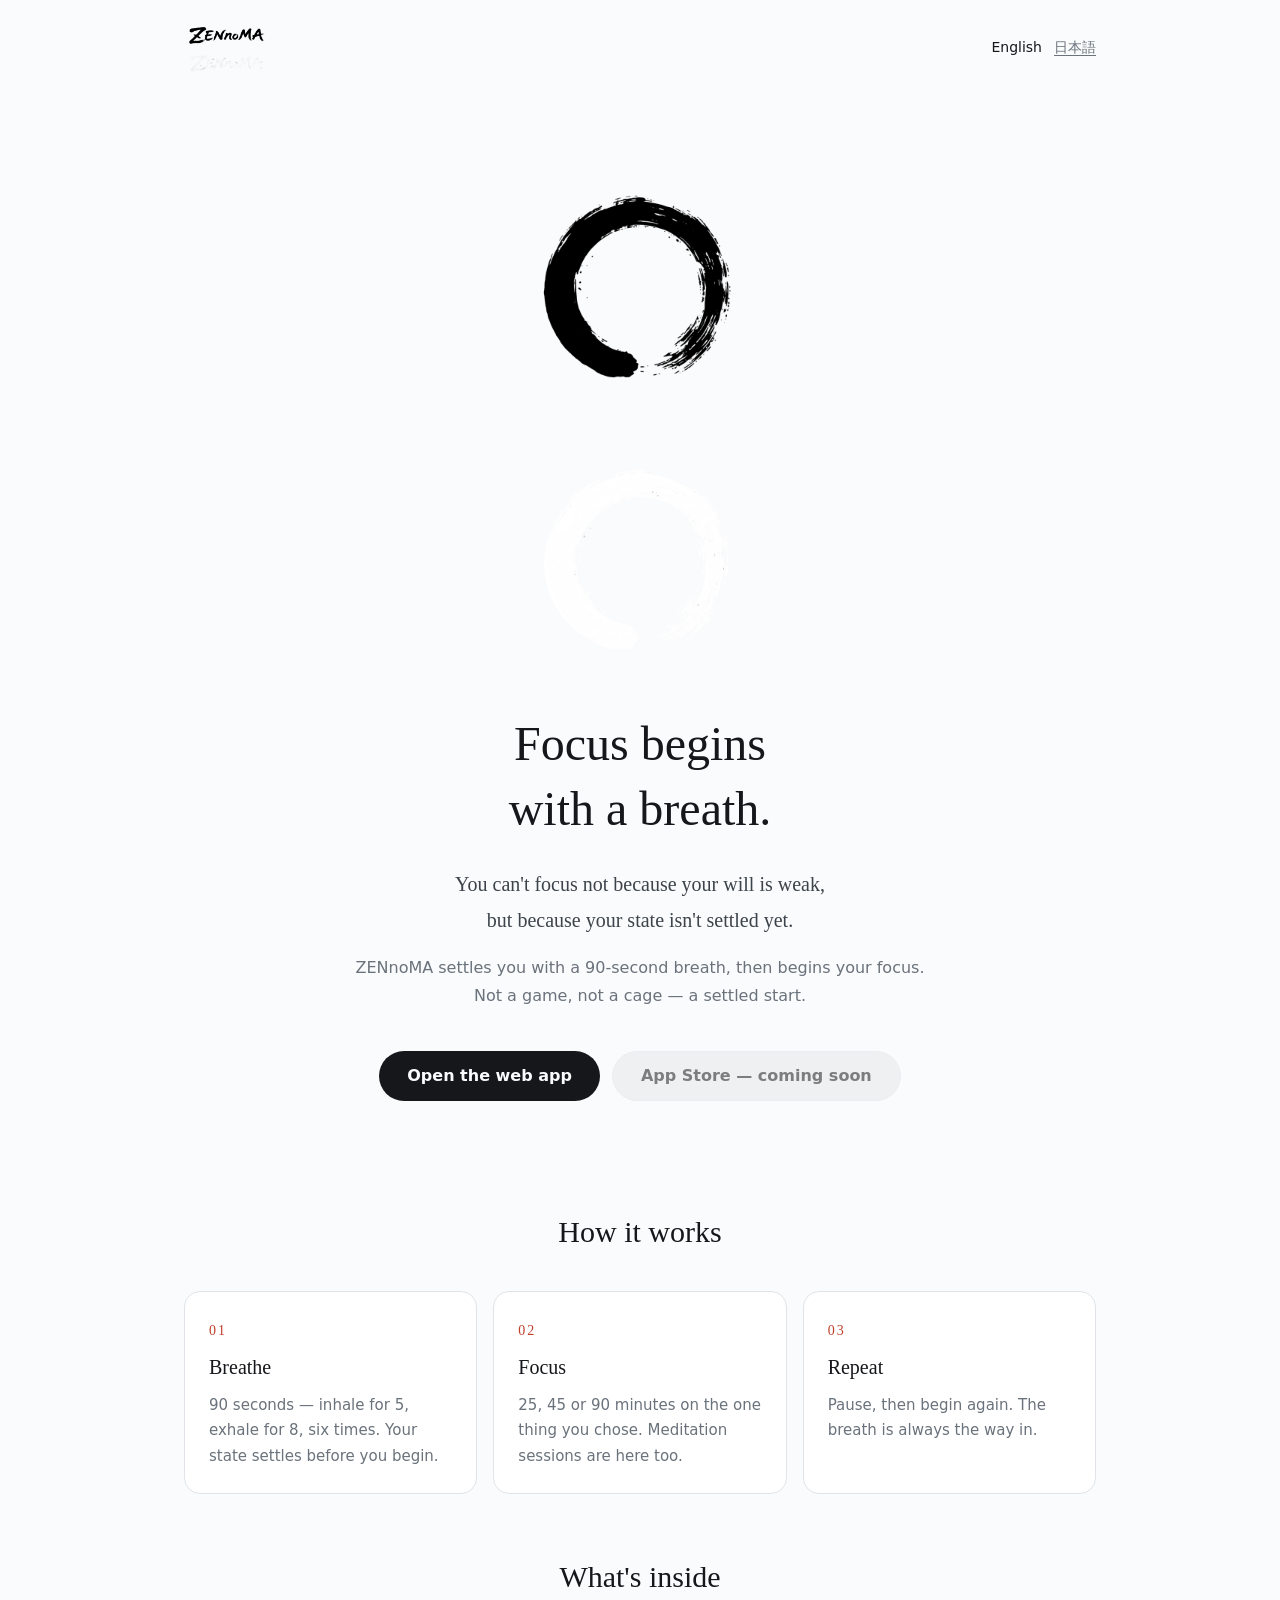
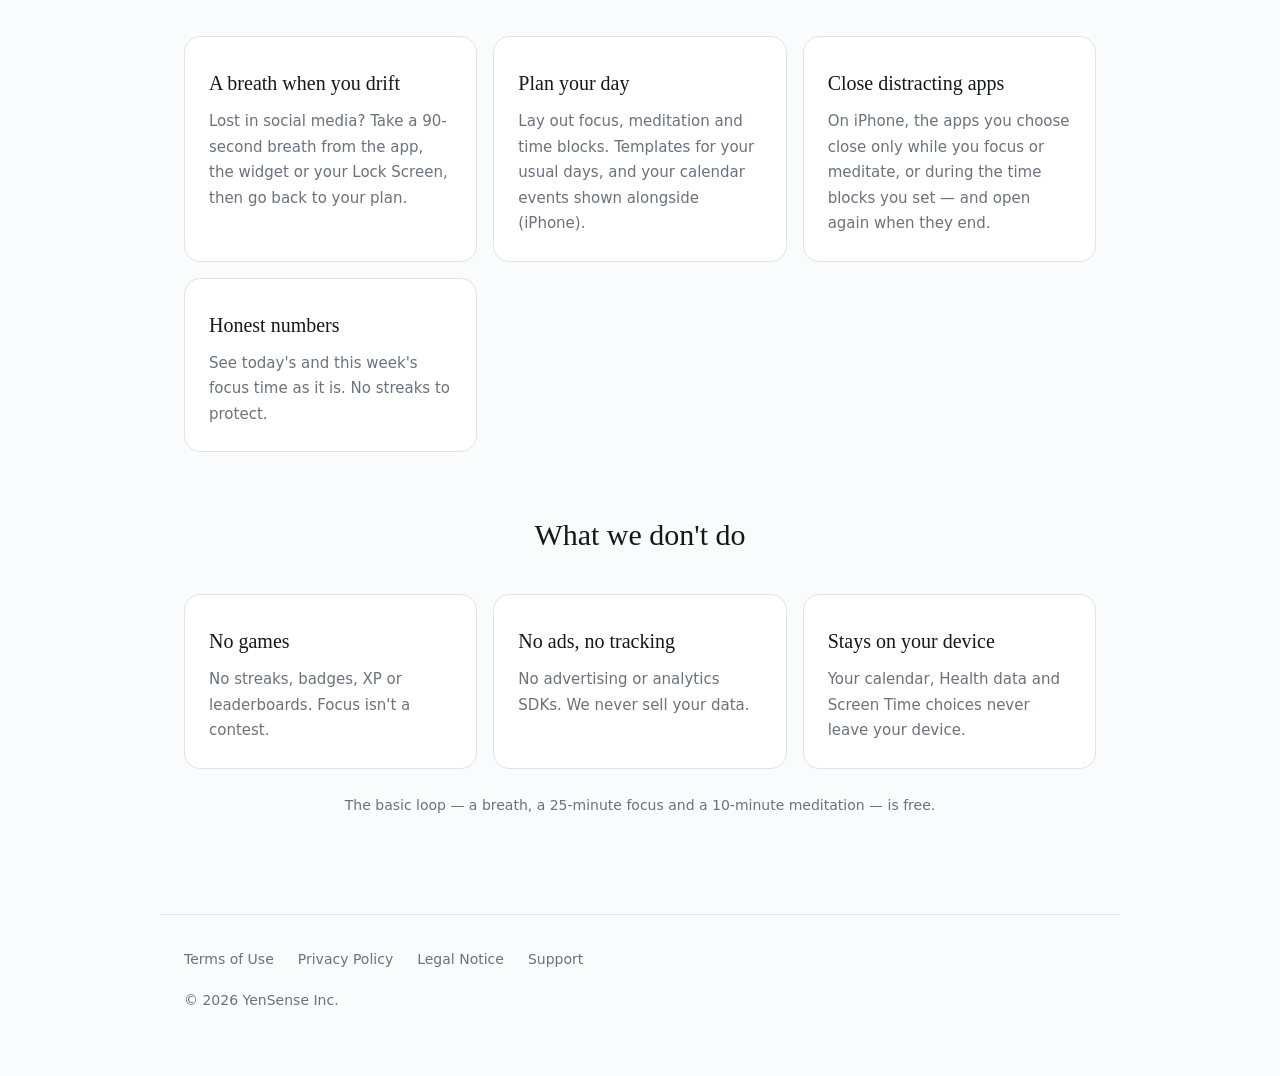
==== index.html @ 7a1404ad "公開（ZENnoMA 9e57c25）" ====
<!doctype html>
<html lang="en">
<head>
<meta charset="utf-8">
<meta name="viewport" content="width=device-width, initial-scale=1">
<title>ZENnoMA — Settle first. Then focus.</title>
<meta name="description" content="ZENnoMA settles you with a 90-second breath, then begins your focus. No streaks, no ads, no tracking.">
<link rel="stylesheet" href="/site.css">
<link rel="icon" href="/assets/icon-192.png">
<link rel="apple-touch-icon" href="/assets/apple-touch-icon.png">
<link rel="alternate" hreflang="en" href="https://zennoma.com/">
<link rel="alternate" hreflang="ja" href="https://zennoma.com/ja">
<link rel="alternate" hreflang="x-default" href="https://zennoma.com/">
</head>
<body>
<header class="top">
  <a class="wordmark" href="/"><img class="on-paper" src="/assets/brand-on-paper.png" alt="ZENnoMA" width="84" height="28"><img class="on-ink" src="/assets/brand-on-ink.png" alt="ZENnoMA" width="84" height="28"></a>
  <div class="lang"><span>English</span><a href="/ja" hreflang="ja" lang="ja">日本語</a></div>
</header>
<main>
<section class="hero">
  <img class="enso on-paper" src="/assets/enso-on-paper.png" alt="" width="240" height="240">
  <img class="enso on-ink" src="/assets/enso-on-ink.png" alt="" width="240" height="240">
  <h1>Focus begins<br>with a breath.</h1>
  <p class="claim">You can't focus not because your will is weak,<br>but because your state isn't settled yet.</p>
  <p class="lead">ZENnoMA settles you with a 90-second breath, then begins your focus. Not a game, not a cage — a settled start.</p>
  <div class="cta">
    <a class="button primary" href="https://app.zennoma.com">Open the web app</a>
    <span class="button quiet soon" aria-disabled="true">App Store — coming soon</span>
  </div>
</section>

<section class="section" aria-labelledby="how">
  <h2 id="how">How it works</h2>
  <ol class="steps">
    <li><span class="num">01</span><h3>Breathe</h3><p>90 seconds — inhale for 5, exhale for 8, six times. Your state settles before you begin.</p></li>
    <li><span class="num">02</span><h3>Focus</h3><p>25, 45 or 90 minutes on the one thing you chose. Meditation sessions are here too.</p></li>
    <li><span class="num">03</span><h3>Repeat</h3><p>Pause, then begin again. The breath is always the way in.</p></li>
  </ol>
</section>

<section class="section" aria-labelledby="inside">
  <h2 id="inside">What's inside</h2>
  <ul class="features">
    <li><h3>A breath when you drift</h3><p>Lost in social media? Take a 90-second breath from the app, the widget or your Lock Screen, then go back to your plan.</p></li>
    <li><h3>Plan your day</h3><p>Lay out focus, meditation and time blocks. Templates for your usual days, and your calendar events shown alongside (iPhone).</p></li>
    <li><h3>Close distracting apps</h3><p>On iPhone, the apps you choose close only while you focus or meditate, or during the time blocks you set — and open again when they end.</p></li>
    <li><h3>Honest numbers</h3><p>See today's and this week's focus time as it is. No streaks to protect.</p></li>
  </ul>
</section>

<section class="section" aria-labelledby="promise">
  <h2 id="promise">What we don't do</h2>
  <ul class="promises">
    <li><h3>No games</h3><p>No streaks, badges, XP or leaderboards. Focus isn't a contest.</p></li>
    <li><h3>No ads, no tracking</h3><p>No advertising or analytics SDKs. We never sell your data.</p></li>
    <li><h3>Stays on your device</h3><p>Your calendar, Health data and Screen Time choices never leave your device.</p></li>
  </ul>
  <p class="note">The basic loop — a breath, a 25-minute focus and a 10-minute meditation — is free.</p>
</section>
</main>
<footer class="foot">
  <nav><a href="/terms">Terms of Use</a><a href="/privacy">Privacy Policy</a><a href="/legal">Legal Notice</a><a href="/support">Support</a></nav>
  <p>© 2026 YenSense Inc.</p>
</footer>
</body>
</html>
---- site.css ----
/* zennoma.com の見た目（D233）— LP と規約類で共通。
   色はアプリと同じ（shared/tokens.json）— 端末が暗い表示なら墨、明るい表示なら白。
   外部の部品・フォントは読み込まない（アプリと同じく、外に何も取りに行かないページにする）。
   【要記入】/[TBD] の印（.todo）は公開前にすべて差し替える — 目立つ色にしてある */

:root {
  --bg: #fafbfc;
  --surface: #ffffff;
  --ink: #15171a;
  --ink2: #3c434a;
  --ink3: #6a727b;
  --hair: #e0e4e8;
  --accent: #c0402a;
  --serif: "Hiragino Mincho ProN", "Yu Mincho", "Noto Serif JP", serif;
  --sans: -apple-system, BlinkMacSystemFont, "Hiragino Sans", "Hiragino Kaku Gothic ProN", "Noto Sans JP", system-ui, sans-serif;
  color-scheme: light dark;
}
@media (prefers-color-scheme: dark) {
  :root {
    --bg: #050506;
    --surface: #0b0c0e;
    --ink: #f4f5f6;
    --ink2: #c6cbd0;
    --ink3: #8c939b;
    --hair: #32363b;
    --accent: #c9a96a;
  }
}

* { box-sizing: border-box; }
html { -webkit-text-size-adjust: 100%; }
body {
  margin: 0;
  background: var(--bg);
  color: var(--ink);
  font-family: var(--sans);
  font-size: 16px;
  line-height: 1.8;
}
a { color: inherit; text-underline-offset: 3px; }
img { max-width: 100%; height: auto; }

/* 明るい・暗いで絵を出し分ける（墨の地には白い絵、白い地には墨の絵） */
.on-ink { display: none; }
@media (prefers-color-scheme: dark) {
  .on-ink { display: inline; }
  .on-paper { display: none; }
}

/* ── いちばん上と下 ─────────────────────────────── */
.top {
  max-width: 960px;
  margin: 0 auto;
  padding: 20px 24px;
  display: flex;
  align-items: center;
  justify-content: space-between;
  gap: 16px;
}
.top .wordmark img { height: 28px; width: auto; display: block; }
.lang { font-size: 14px; color: var(--ink3); }
.lang a, .lang span { margin-left: 12px; }
.lang span { color: var(--ink); }

.foot {
  max-width: 960px;
  margin: 96px auto 0;
  padding: 32px 24px 48px;
  border-top: 1px solid var(--hair);
  font-size: 14px;
  color: var(--ink3);
}
.foot nav { display: flex; flex-wrap: wrap; gap: 8px 24px; margin-bottom: 16px; }
.foot nav a { text-decoration: none; }
.foot nav a:hover { text-decoration: underline; }

/* ── LP ─────────────────────────────────────────── */
.hero {
  max-width: 960px;
  margin: 0 auto;
  padding: 72px 24px 48px;
  text-align: center;
}
.hero .enso { width: 240px; margin: 0 auto 32px; display: block; }
.hero h1 {
  font-family: var(--serif);
  font-weight: 400;
  font-size: clamp(32px, 6vw, 48px);
  line-height: 1.35;
  margin: 0 0 24px;
}
.hero .claim {
  font-family: var(--serif);
  font-size: clamp(17px, 2.6vw, 20px);
  color: var(--ink2);
  margin: 0 auto 16px;
  max-width: 36em;
}
.hero .lead { color: var(--ink3); margin: 0 auto 40px; max-width: 36em; }
.cta { display: flex; flex-wrap: wrap; gap: 12px; justify-content: center; }
.button {
  display: inline-flex;
  align-items: center;
  justify-content: center;
  min-height: 50px;
  padding: 0 28px;
  border-radius: 9999px;
  font-weight: 600;
  font-size: 16px;
  text-decoration: none;
}
.button.primary { background: var(--ink); color: var(--bg); }
.button.quiet { background: color-mix(in srgb, var(--ink) 8%, transparent); color: var(--ink); border: 0.5px solid var(--hair); }
.button.soon { opacity: 0.55; pointer-events: none; }

.section {
  max-width: 960px;
  margin: 0 auto;
  padding: 56px 24px 0;
}
.section h2 {
  font-family: var(--serif);
  font-weight: 400;
  font-size: clamp(24px, 4vw, 30px);
  margin: 0 0 32px;
  text-align: center;
}
.steps, .features, .promises {
  list-style: none;
  margin: 0;
  padding: 0;
  display: grid;
  gap: 16px;
  grid-template-columns: repeat(auto-fit, minmax(240px, 1fr));
}
.steps li, .features li, .promises li {
  background: var(--surface);
  border: 0.5px solid var(--hair);
  border-radius: 16px;
  padding: 24px;
}
.steps .num { font-family: var(--serif); color: var(--accent); font-size: 14px; letter-spacing: 2px; }
.steps h3, .features h3, .promises h3 {
  font-family: var(--serif);
  font-weight: 400;
  font-size: 20px;
  margin: 4px 0 8px;
}
.steps p, .features p, .promises p { margin: 0; color: var(--ink3); font-size: 15px; line-height: 1.7; }
.note { text-align: center; color: var(--ink3); font-size: 14px; margin-top: 24px; }

/* ── 規約類 ─────────────────────────────────────── */
.doc {
  max-width: 760px;
  margin: 0 auto;
  padding: 48px 24px 0;
}
.doc h1 {
  font-family: var(--serif);
  font-weight: 400;
  font-size: clamp(26px, 5vw, 34px);
  line-height: 1.4;
  margin: 0 0 8px;
}
.doc .dates { color: var(--ink3); font-size: 14px; margin: 0 0 32px; }
.doc h2 {
  font-size: 18px;
  font-weight: 600;
  margin: 40px 0 12px;
}
.doc h3 { font-size: 16px; font-weight: 600; margin: 24px 0 8px; }
.doc p, .doc li { color: var(--ink2); }
.doc ol, .doc ul { padding-left: 1.4em; }
.doc li { margin: 6px 0; }
.doc .summary {
  background: var(--surface);
  border: 0.5px solid var(--hair);
  border-radius: 16px;
  padding: 20px 24px;
  margin: 0 0 32px;
}
.doc .summary ul { margin: 8px 0 0; }
.doc table { width: 100%; border-collapse: collapse; margin: 16px 0; }
.doc th, .doc td {
  text-align: left;
  vertical-align: top;
  padding: 14px 12px;
  border-bottom: 0.5px solid var(--hair);
  color: var(--ink2);
  font-size: 15px;
}
.doc th { width: 32%; color: var(--ink); font-weight: 600; }
@media (max-width: 560px) {
  .doc th, .doc td { display: block; width: 100%; padding: 8px 0; border: none; }
  .doc td { padding-bottom: 16px; border-bottom: 0.5px solid var(--hair); }
}

/* 公開前に差し替える印 */
.todo {
  background: #ffe35c;
  color: #15171a;
  padding: 0 4px;
  border-radius: 4px;
  font-weight: 600;
}
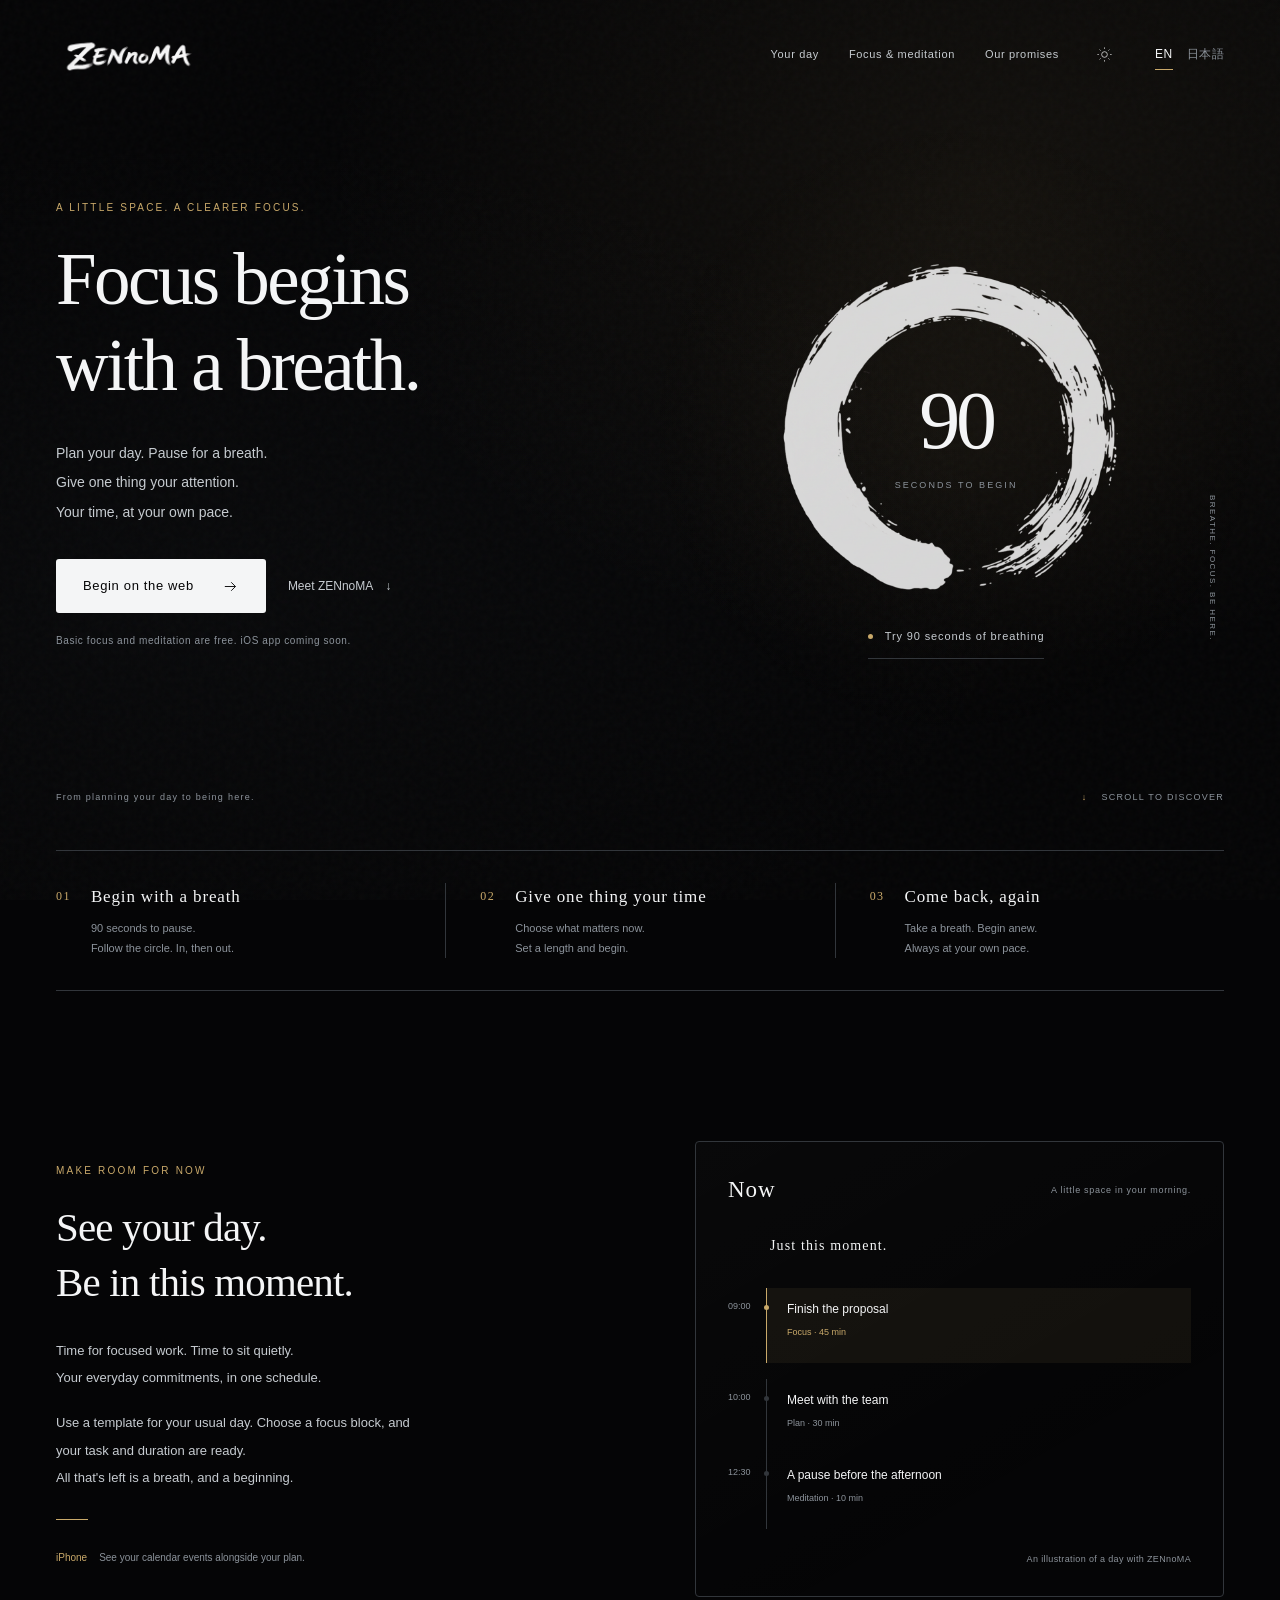
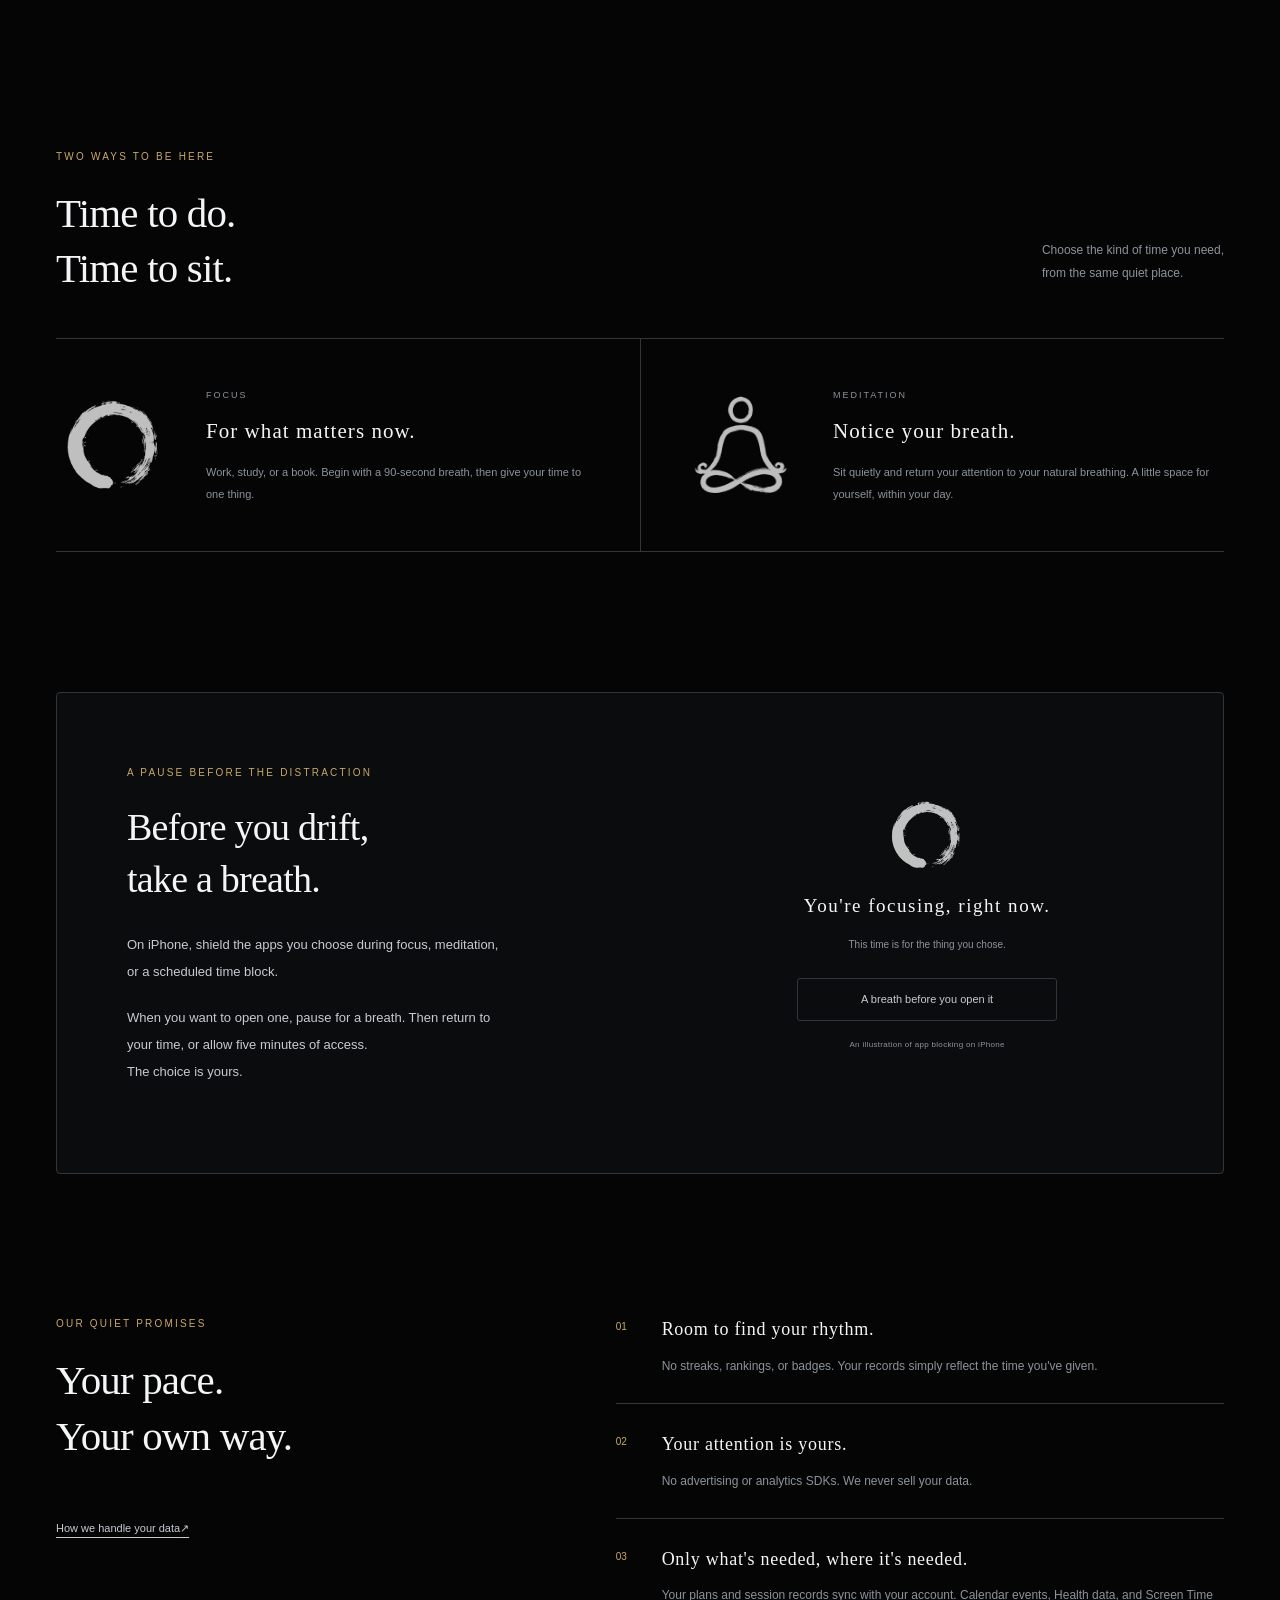
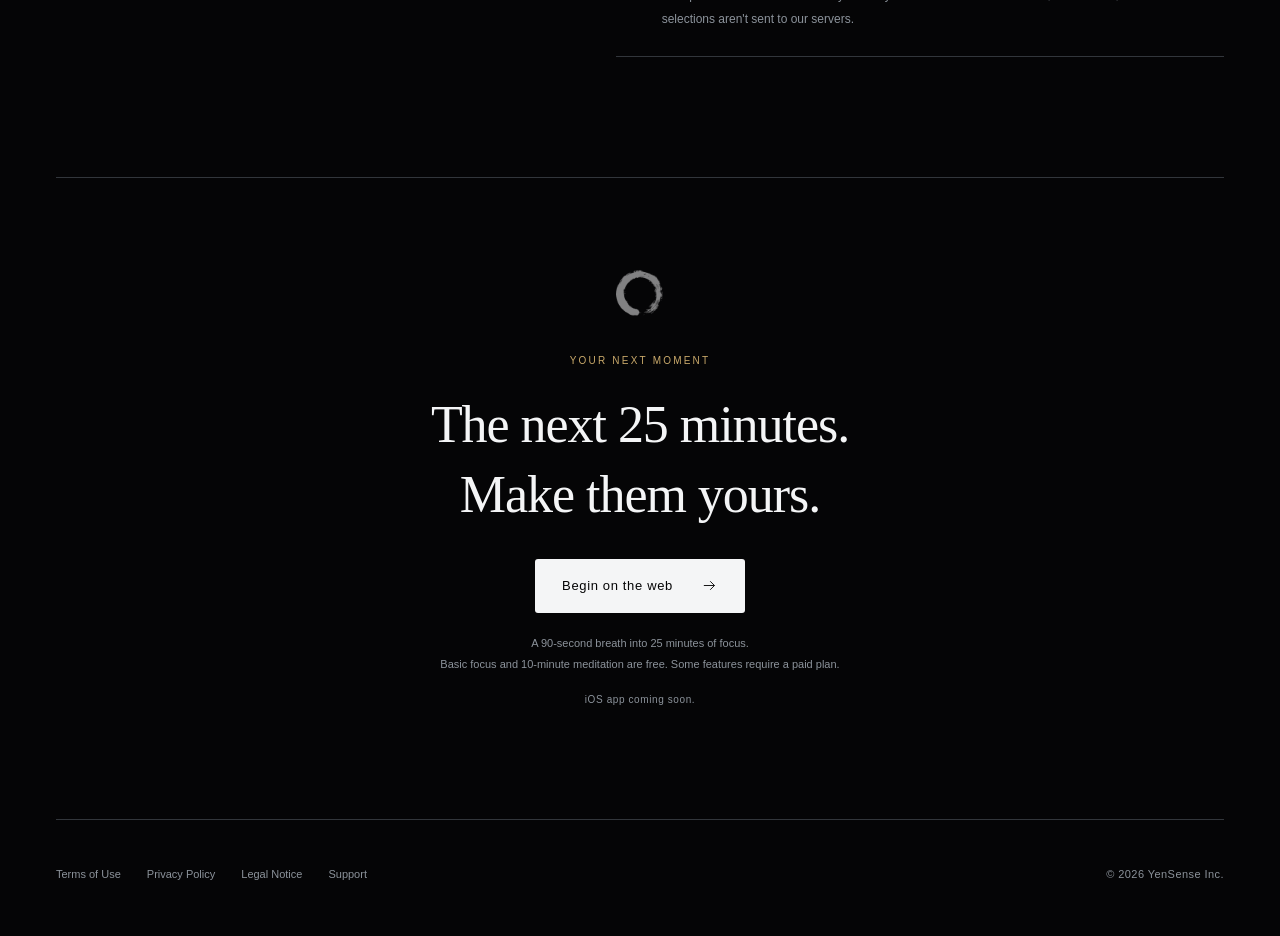
==== commit b4805f96: "公開（ZENnoMA d6d2232）" ====
--- a/index.html
+++ b/index.html
@@ -3,65 +3,95 @@
 <head>
 <meta charset="utf-8">
 <meta name="viewport" content="width=device-width, initial-scale=1">
-<title>ZENnoMA — Settle first. Then focus.</title>
-<meta name="description" content="ZENnoMA settles you with a 90-second breath, then begins your focus. No streaks, no ads, no tracking.">
+<title>ZENnoMA — Focus begins with a breath.</title>
+<meta name="description" content="Plan your day. Take a 90-second breath. Give one thing your attention. ZENnoMA brings planning, focus and meditation together, at your own pace.">
+<meta name="theme-color" content="#050506">
+<meta property="og:title" content="ZENnoMA — Focus begins with a breath.">
+<meta property="og:description" content="Plan your day. Take a 90-second breath. Give one thing your attention. ZENnoMA brings planning, focus and meditation together, at your own pace.">
+<meta property="og:type" content="website">
+<meta property="og:url" content="https://zennoma.com/">
+<link rel="canonical" href="https://zennoma.com/">
 <link rel="stylesheet" href="/site.css">
+<link rel="stylesheet" href="/landing.css">
 <link rel="icon" href="/assets/icon-192.png">
 <link rel="apple-touch-icon" href="/assets/apple-touch-icon.png">
 <link rel="alternate" hreflang="en" href="https://zennoma.com/">
-<link rel="alternate" hreflang="ja" href="https://zennoma.com/ja">
+<link rel="alternate" hreflang="ja" href="https://zennoma.com/ja/">
 <link rel="alternate" hreflang="x-default" href="https://zennoma.com/">
+<script src="/site.js" defer></script>
 </head>
-<body>
+<body class="landing">
+<a class="skip-link" href="#main">Skip to content</a>
+<div class="atmosphere" aria-hidden="true"></div>
 <header class="top">
-  <a class="wordmark" href="/"><img class="on-paper" src="/assets/brand-on-paper.png" alt="ZENnoMA" width="84" height="28"><img class="on-ink" src="/assets/brand-on-ink.png" alt="ZENnoMA" width="84" height="28"></a>
-  <div class="lang"><span>English</span><a href="/ja" hreflang="ja" lang="ja">日本語</a></div>
+  <a class="wordmark" href="/" aria-label="ZENnoMA"><img class="on-ink" src="/assets/brand-on-ink.png" alt="" width="144" height="48"><img class="on-paper" src="/assets/brand-on-paper.png" alt="" width="144" height="48"></a>
+  <nav class="site-nav" aria-label="On this page"><a href="#flow">Your day</a><a href="#practice">Focus &amp; meditation</a><a href="#promise">Our promises</a></nav>
+  <div class="top-actions">
+    <button class="theme-toggle" type="button" data-theme-toggle aria-label="Use the light theme" hidden><svg class="sun" viewBox="0 0 24 24" fill="none" stroke="currentColor" stroke-width="1" aria-hidden="true"><circle cx="12" cy="12" r="4"></circle><path d="M12 2v2m0 16v2M2 12h2m16 0h2M5 5l1.5 1.5m11 11L19 19M5 19l1.5-1.5m11-11L19 5"></path></svg><svg class="moon" viewBox="0 0 24 24" fill="none" stroke="currentColor" stroke-width="1" aria-hidden="true"><path d="M20 15.5A8.5 8.5 0 0 1 8.5 4 8.5 8.5 0 1 0 20 15.5Z"></path></svg></button>
+    <nav class="lang" aria-label="Language"><span aria-current="page">EN</span><a href="/ja/" hreflang="ja" lang="ja">日本語</a></nav>
+  </div>
 </header>
-<main>
-<section class="hero">
-  <img class="enso on-paper" src="/assets/enso-on-paper.png" alt="" width="240" height="240">
-  <img class="enso on-ink" src="/assets/enso-on-ink.png" alt="" width="240" height="240">
-  <h1>Focus begins<br>with a breath.</h1>
-  <p class="claim">You can't focus not because your will is weak,<br>but because your state isn't settled yet.</p>
-  <p class="lead">ZENnoMA settles you with a 90-second breath, then begins your focus. Not a game, not a cage — a settled start.</p>
-  <div class="cta">
-    <a class="button primary" href="https://app.zennoma.com">Open the web app</a>
-    <span class="button quiet soon" aria-disabled="true">App Store — coming soon</span>
-  </div>
-</section>
-
-<section class="section" aria-labelledby="how">
-  <h2 id="how">How it works</h2>
-  <ol class="steps">
-    <li><span class="num">01</span><h3>Breathe</h3><p>90 seconds — inhale for 5, exhale for 8, six times. Your state settles before you begin.</p></li>
-    <li><span class="num">02</span><h3>Focus</h3><p>25, 45 or 90 minutes on the one thing you chose. Meditation sessions are here too.</p></li>
-    <li><span class="num">03</span><h3>Repeat</h3><p>Pause, then begin again. The breath is always the way in.</p></li>
+<main id="main" class="wrap">
+  <section class="hero" aria-labelledby="hero-title">
+    <div class="hero-copy">
+      <p class="eyebrow" lang="en">A little space. A clearer focus.</p>
+      <h1 id="hero-title">Focus begins<br>with a breath.</h1>
+      <p class="hero-intro">Plan your day. Pause for a breath.<br>Give one thing your attention.<br>Your time, at your own pace.</p>
+      <div class="cta"><a class="button primary" href="https://app.zennoma.com">Begin on the web<svg viewBox="0 0 24 24" fill="none" stroke="currentColor" stroke-width="1.3" aria-hidden="true"><path d="M4 12h15m-6-6 6 6-6 6"></path></svg></a><a class="text-link" href="#flow">Meet ZENnoMA <span aria-hidden="true">↓</span></a></div>
+      <p class="availability">Basic focus and meditation are free. iOS app coming soon.</p>
+    </div>
+    <div class="hero-visual">
+      <div class="enso-stage">
+        <img class="on-ink" src="/assets/enso-on-ink.png" alt="" width="640" height="640"><img class="on-paper" src="/assets/enso-on-paper.png" alt="" width="640" height="640">
+        <div class="enso-content"><div data-breath-initial><div class="breath-number">90</div><p class="breath-unit" lang="en">Seconds to begin</p></div><div data-breath-guide hidden><p class="breath-phase" data-breath-phase aria-live="polite" aria-atomic="true"></p><span class="breath-progress" data-breath-progress></span></div></div>
+      </div>
+      <button class="breath-toggle" type="button" data-breath-toggle aria-pressed="false" hidden><span class="breath-dot" aria-hidden="true"></span><span data-breath-toggle-label>Try 90 seconds of breathing</span></button>
+      <span class="visual-caption" lang="en" aria-hidden="true">BREATHE. FOCUS. BE HERE.</span>
+    </div>
+  </section>
+  <div class="hero-bottom"><p>From planning your day to being here.</p><a href="#flow"><span aria-hidden="true">↓</span> SCROLL TO DISCOVER</a></div>
+  <ol class="steps reveal">
+    <li><span class="step-number">01</span><div><h2>Begin with a breath</h2><p>90 seconds to pause.<br>Follow the circle. In, then out.</p></div></li>
+    <li><span class="step-number">02</span><div><h2>Give one thing your time</h2><p>Choose what matters now.<br>Set a length and begin.</p></div></li>
+    <li><span class="step-number">03</span><div><h2>Come back, again</h2><p>Take a breath. Begin anew.<br>Always at your own pace.</p></div></li>
   </ol>
-</section>
-
-<section class="section" aria-labelledby="inside">
-  <h2 id="inside">What's inside</h2>
-  <ul class="features">
-    <li><h3>A breath when you drift</h3><p>Lost in social media? Take a 90-second breath from the app, the widget or your Lock Screen, then go back to your plan.</p></li>
-    <li><h3>Plan your day</h3><p>Lay out focus, meditation and time blocks. Templates for your usual days, and your calendar events shown alongside (iPhone).</p></li>
-    <li><h3>Close distracting apps</h3><p>On iPhone, the apps you choose close only while you focus or meditate, or during the time blocks you set — and open again when they end.</p></li>
-    <li><h3>Honest numbers</h3><p>See today's and this week's focus time as it is. No streaks to protect.</p></li>
-  </ul>
-</section>
-
-<section class="section" aria-labelledby="promise">
-  <h2 id="promise">What we don't do</h2>
-  <ul class="promises">
-    <li><h3>No games</h3><p>No streaks, badges, XP or leaderboards. Focus isn't a contest.</p></li>
-    <li><h3>No ads, no tracking</h3><p>No advertising or analytics SDKs. We never sell your data.</p></li>
-    <li><h3>Stays on your device</h3><p>Your calendar, Health data and Screen Time choices never leave your device.</p></li>
-  </ul>
-  <p class="note">The basic loop — a breath, a 25-minute focus and a 10-minute meditation — is free.</p>
-</section>
+  <section id="flow" class="story" aria-labelledby="flow-title">
+    <div class="reveal"><p class="eyebrow" lang="en">Make room for now</p><h2 class="section-title" id="flow-title">See your day.<br>Be in this moment.</h2><div class="section-copy"><p>Time for focused work. Time to sit quietly.<br>Your everyday commitments, in one schedule.</p><p>Use a template for your usual day. Choose a focus block, and your task and duration are ready.<br>All that's left is a breath, and a beginning.</p></div><div class="small-rule"></div><p class="inline-note"><span>iPhone</span> See your calendar events alongside your plan.</p></div>
+    <div class="day-preview reveal" role="img" aria-label="An illustrative schedule: 45 minutes working on a proposal at 9 am, a team meeting at 10 am, and 10 minutes of meditation at 12:30 pm.">
+      <div class="preview-head"><span class="preview-title">Now</span><span class="preview-date">A little space in your morning.</span></div>
+      <p class="preview-quote">Just this moment.</p>
+      <div class="day-line current"><span class="day-time">09:00</span><div class="day-band"><strong>Finish the proposal</strong><small>Focus · 45 min</small></div></div>
+      <div class="day-line"><span class="day-time">10:00</span><div class="day-band"><strong>Meet with the team</strong><small>Plan · 30 min</small></div></div>
+      <div class="day-line"><span class="day-time">12:30</span><div class="day-band"><strong>A pause before the afternoon</strong><small>Meditation · 10 min</small></div></div>
+      <p class="preview-caption">An illustration of a day with ZENnoMA</p>
+    </div>
+  </section>
+  <section id="practice" class="practice-section" aria-labelledby="practice-title">
+    <div class="section-heading reveal"><div><p class="eyebrow" lang="en">Two ways to be here</p><h2 id="practice-title" class="section-title">Time to do.<br>Time to sit.</h2></div><p>Choose the kind of time you need,<br>from the same quiet place.</p></div>
+    <div class="practices reveal">
+      <article class="practice"><div class="practice-image" aria-hidden="true"><img class="on-ink" src="/assets/enso-on-ink.png" alt="" width="116" height="116" loading="lazy"><img class="on-paper" src="/assets/enso-on-paper.png" alt="" width="116" height="116" loading="lazy"></div><div><p class="eyebrow" lang="en">Focus</p><h3>For what matters now.</h3><p>Work, study, or a book. Begin with a 90-second breath, then give your time to one thing.</p></div></article>
+      <article class="practice"><div class="practice-image" aria-hidden="true"><img class="on-ink" src="/assets/meditation-on-ink.png" alt="" width="116" height="116" loading="lazy"><img class="on-paper" src="/assets/meditation-on-paper.png" alt="" width="116" height="116" loading="lazy"></div><div><p class="eyebrow" lang="en">Meditation</p><h3>Notice your breath.</h3><p>Sit quietly and return your attention to your natural breathing. A little space for yourself, within your day.</p></div></article>
+    </div>
+  </section>
+  <section class="blocking reveal" aria-labelledby="blocking-title">
+    <div><p class="eyebrow" lang="en">A pause before the distraction</p><h2 id="blocking-title" class="section-title">Before you drift,<br>take a breath.</h2><div class="section-copy"><p>On iPhone, shield the apps you choose during focus, meditation, or a scheduled time block.</p><p>When you want to open one, pause for a breath. Then return to your time, or allow five minutes of access.<br>The choice is yours.</p></div></div>
+    <div class="shield-preview" role="img" aria-label="An illustration of the blocking feature, inviting you to breathe before opening a distracting app."><img class="on-ink" src="/assets/enso-on-ink.png" alt="" width="88" height="88" loading="lazy"><img class="on-paper" src="/assets/enso-on-paper.png" alt="" width="88" height="88" loading="lazy"><h3>You're focusing, right now.</h3><p>This time is for the thing you chose.</p><div class="shield-choice">A breath before you open it</div><p class="preview-caption">An illustration of app blocking on iPhone</p></div>
+  </section>
+  <section id="promise" class="promise-section" aria-labelledby="promise-title">
+    <div class="reveal"><p class="eyebrow" lang="en">Our quiet promises</p><h2 id="promise-title" class="section-title">Your pace.<br>Your own way.</h2><a class="promise-link" href="/privacy">How we handle your data <span aria-hidden="true"> ↗</span></a></div>
+    <ol class="promises reveal">
+      <li><span class="promise-number">01</span><div><h3>Room to find your rhythm.</h3><p>No streaks, rankings, or badges. Your records simply reflect the time you've given.</p></div></li>
+      <li><span class="promise-number">02</span><div><h3>Your attention is yours.</h3><p>No advertising or analytics SDKs. We never sell your data.</p></div></li>
+      <li><span class="promise-number">03</span><div><h3>Only what's needed, where it's needed.</h3><p>Your plans and session records sync with your account. Calendar events, Health data, and Screen Time selections aren't sent to our servers.</p></div></li>
+    </ol>
+  </section>
+  <section class="closing reveal" aria-labelledby="closing-title">
+    <img class="closing-mark on-ink" src="/assets/enso-on-ink.png" alt="" width="60" height="60" loading="lazy"><img class="closing-mark on-paper" src="/assets/enso-on-paper.png" alt="" width="60" height="60" loading="lazy">
+    <p class="eyebrow" lang="en">Your next moment</p><h2 class="section-title" id="closing-title">The next 25 minutes.<br>Make them yours.</h2>
+    <a class="button primary" href="https://app.zennoma.com">Begin on the web<svg viewBox="0 0 24 24" fill="none" stroke="currentColor" stroke-width="1.3" aria-hidden="true"><path d="M4 12h15m-6-6 6 6-6 6"></path></svg></a>
+    <p class="note">A 90-second breath into 25 minutes of focus.<br>Basic focus and 10-minute meditation are free. Some features require a paid plan.</p><p class="availability">iOS app coming soon.</p>
+  </section>
 </main>
-<footer class="foot">
-  <nav><a href="/terms">Terms of Use</a><a href="/privacy">Privacy Policy</a><a href="/legal">Legal Notice</a><a href="/support">Support</a></nav>
-  <p>© 2026 YenSense Inc.</p>
-</footer>
+<footer class="foot"><nav aria-label="Information"><a href="/terms">Terms of Use</a><a href="/privacy">Privacy Policy</a><a href="/legal">Legal Notice</a><a href="/support">Support</a></nav><p>© 2026 YenSense Inc.</p></footer>
 </body>
 </html>
--- a/site.css
+++ b/site.css
@@ -1,205 +1,80 @@
-/* zennoma.com の見た目（D233）— LP と規約類で共通。
-   色はアプリと同じ（shared/tokens.json）— 端末が暗い表示なら墨、明るい表示なら白。
-   外部の部品・フォントは読み込まない（アプリと同じく、外に何も取りに行かないページにする）。
-   【要記入】/[TBD] の印（.todo）は公開前にすべて差し替える — 目立つ色にしてある */
-
+/* サイト共通。色は shared/tokens.json の青墨・白・金・朱に合わせる。 */
 :root {
-  --bg: #fafbfc;
-  --surface: #ffffff;
-  --ink: #15171a;
-  --ink2: #3c434a;
-  --ink3: #6a727b;
-  --hair: #e0e4e8;
-  --accent: #c0402a;
-  --serif: "Hiragino Mincho ProN", "Yu Mincho", "Noto Serif JP", serif;
-  --sans: -apple-system, BlinkMacSystemFont, "Hiragino Sans", "Hiragino Kaku Gothic ProN", "Noto Sans JP", system-ui, sans-serif;
-  color-scheme: light dark;
+  color-scheme: dark;
+  --bg: #050506; --surface: #0b0c0e; --ink: #f4f5f6; --ink2: #c6cbd0;
+  --ink3: #8c939b; --hair: #32363b; --accent: #c9a96a; --accent-soft: #c9a96a12;
+  --serif: "Hiragino Mincho ProN", "Yu Mincho", "Noto Serif JP", Georgia, serif;
+  --sans: "Hiragino Sans", "Hiragino Kaku Gothic ProN", "Yu Gothic", "Noto Sans JP", -apple-system, BlinkMacSystemFont, sans-serif;
 }
-@media (prefers-color-scheme: dark) {
-  :root {
-    --bg: #050506;
-    --surface: #0b0c0e;
-    --ink: #f4f5f6;
-    --ink2: #c6cbd0;
-    --ink3: #8c939b;
-    --hair: #32363b;
-    --accent: #c9a96a;
-  }
+html[data-theme="light"] {
+  color-scheme: light;
+  --bg: #fafbfc; --surface: #ffffff; --ink: #15171a; --ink2: #3c434a;
+  --ink3: #6a727b; --hair: #e0e4e8; --accent: #c0402a; --accent-soft: #c0402a0a;
 }
-
 * { box-sizing: border-box; }
-html { -webkit-text-size-adjust: 100%; }
-body {
-  margin: 0;
-  background: var(--bg);
-  color: var(--ink);
-  font-family: var(--sans);
-  font-size: 16px;
-  line-height: 1.8;
-}
-a { color: inherit; text-underline-offset: 3px; }
+[hidden] { display: none !important; }
+html { -webkit-text-size-adjust: 100%; scroll-behavior: smooth; scroll-padding-top: 32px; }
+body { margin: 0; background: var(--bg); color: var(--ink); font: 300 15px/1.9 var(--sans); -webkit-font-smoothing: antialiased; }
+button, input { font: inherit; }
+button, a { -webkit-tap-highlight-color: transparent; }
+a { color: inherit; text-underline-offset: 5px; }
+button { color: inherit; }
 img { max-width: 100%; height: auto; }
-
-/* 明るい・暗いで絵を出し分ける（墨の地には白い絵、白い地には墨の絵） */
-.on-ink { display: none; }
-@media (prefers-color-scheme: dark) {
-  .on-ink { display: inline; }
-  .on-paper { display: none; }
-}
-
-/* ── いちばん上と下 ─────────────────────────────── */
-.top {
-  max-width: 960px;
-  margin: 0 auto;
-  padding: 20px 24px;
-  display: flex;
-  align-items: center;
-  justify-content: space-between;
-  gap: 16px;
-}
-.top .wordmark img { height: 28px; width: auto; display: block; }
-.lang { font-size: 14px; color: var(--ink3); }
-.lang a, .lang span { margin-left: 12px; }
-.lang span { color: var(--ink); }
-
-.foot {
-  max-width: 960px;
-  margin: 96px auto 0;
-  padding: 32px 24px 48px;
-  border-top: 1px solid var(--hair);
-  font-size: 14px;
-  color: var(--ink3);
-}
-.foot nav { display: flex; flex-wrap: wrap; gap: 8px 24px; margin-bottom: 16px; }
-.foot nav a { text-decoration: none; }
-.foot nav a:hover { text-decoration: underline; }
-
-/* ── LP ─────────────────────────────────────────── */
-.hero {
-  max-width: 960px;
-  margin: 0 auto;
-  padding: 72px 24px 48px;
-  text-align: center;
-}
-.hero .enso { width: 240px; margin: 0 auto 32px; display: block; }
-.hero h1 {
-  font-family: var(--serif);
-  font-weight: 400;
-  font-size: clamp(32px, 6vw, 48px);
-  line-height: 1.35;
-  margin: 0 0 24px;
-}
-.hero .claim {
-  font-family: var(--serif);
-  font-size: clamp(17px, 2.6vw, 20px);
-  color: var(--ink2);
-  margin: 0 auto 16px;
-  max-width: 36em;
-}
-.hero .lead { color: var(--ink3); margin: 0 auto 40px; max-width: 36em; }
-.cta { display: flex; flex-wrap: wrap; gap: 12px; justify-content: center; }
-.button {
-  display: inline-flex;
-  align-items: center;
-  justify-content: center;
-  min-height: 50px;
-  padding: 0 28px;
-  border-radius: 9999px;
-  font-weight: 600;
-  font-size: 16px;
-  text-decoration: none;
-}
+button, summary { cursor: pointer; }
+::selection { background: var(--accent); color: var(--bg); }
+:focus-visible { outline: 2px solid var(--accent); outline-offset: 6px; }
+.on-paper { display: none !important; }
+html[data-theme="light"] .on-paper { display: block !important; }
+html[data-theme="light"] .on-ink { display: none !important; }
+.skip-link { position: absolute; top: -80px; left: 20px; z-index: 10; padding: 12px 20px; background: var(--ink); color: var(--bg); }
+.skip-link:focus { top: 12px; }
+.top { position: relative; z-index: 2; max-width: 1248px; margin: auto; padding: 28px 40px; display: flex; align-items: center; justify-content: space-between; gap: 24px; }
+.wordmark { display: inline-flex; align-items: center; min-height: 44px; flex-shrink: 0; }
+.top .wordmark img { width: 144px; height: 48px; object-fit: contain; }
+.lang { display: flex; align-items: center; gap: 14px; font-size: 12px; letter-spacing: .04em; color: var(--ink3); }
+.lang a, .lang span { display: inline-flex; min-height: 44px; align-items: center; text-decoration: none; }
+.lang span, .lang a:hover { color: var(--ink); }
+.lang span { position: relative; }
+.lang span::after { content: ""; position: absolute; bottom: 6px; left: 0; right: 0; height: 1px; background: var(--accent); }
+.foot { position: relative; max-width: 1168px; margin: 96px auto 0; padding: 32px 0 40px; border-top: 1px solid var(--hair); font-size: 11px; color: var(--ink3); }
+.foot nav { display: flex; flex-wrap: wrap; gap: 8px 26px; }
+.foot nav a { display: inline-flex; align-items: center; min-height: 44px; text-decoration: none; }
+.foot nav a:hover { color: var(--ink); }
+.foot p { margin: 12px 0 0; letter-spacing: .04em; }
+.button { display: inline-flex; justify-content: center; align-items: center; gap: 28px; min-height: 54px; padding: 12px 26px; border: 1px solid transparent; border-radius: 3px; font: 500 13px/1.5 var(--sans); letter-spacing: .05em; text-decoration: none; transition: opacity .2s, background .2s; }
+.button:hover { opacity: .8; }
 .button.primary { background: var(--ink); color: var(--bg); }
-.button.quiet { background: color-mix(in srgb, var(--ink) 8%, transparent); color: var(--ink); border: 0.5px solid var(--hair); }
-.button.soon { opacity: 0.55; pointer-events: none; }
-
-.section {
-  max-width: 960px;
-  margin: 0 auto;
-  padding: 56px 24px 0;
-}
-.section h2 {
-  font-family: var(--serif);
-  font-weight: 400;
-  font-size: clamp(24px, 4vw, 30px);
-  margin: 0 0 32px;
-  text-align: center;
-}
-.steps, .features, .promises {
-  list-style: none;
-  margin: 0;
-  padding: 0;
-  display: grid;
-  gap: 16px;
-  grid-template-columns: repeat(auto-fit, minmax(240px, 1fr));
-}
-.steps li, .features li, .promises li {
-  background: var(--surface);
-  border: 0.5px solid var(--hair);
-  border-radius: 16px;
-  padding: 24px;
-}
-.steps .num { font-family: var(--serif); color: var(--accent); font-size: 14px; letter-spacing: 2px; }
-.steps h3, .features h3, .promises h3 {
-  font-family: var(--serif);
-  font-weight: 400;
-  font-size: 20px;
-  margin: 4px 0 8px;
-}
-.steps p, .features p, .promises p { margin: 0; color: var(--ink3); font-size: 15px; line-height: 1.7; }
-.note { text-align: center; color: var(--ink3); font-size: 14px; margin-top: 24px; }
-
-/* ── 規約類 ─────────────────────────────────────── */
-.doc {
-  max-width: 760px;
-  margin: 0 auto;
-  padding: 48px 24px 0;
-}
-.doc h1 {
-  font-family: var(--serif);
-  font-weight: 400;
-  font-size: clamp(26px, 5vw, 34px);
-  line-height: 1.4;
-  margin: 0 0 8px;
-}
-.doc .dates { color: var(--ink3); font-size: 14px; margin: 0 0 32px; }
-.doc h2 {
-  font-size: 18px;
-  font-weight: 600;
-  margin: 40px 0 12px;
-}
-.doc h3 { font-size: 16px; font-weight: 600; margin: 24px 0 8px; }
+.button.quiet { border-color: var(--hair); background: transparent; color: var(--ink); }
+.button svg { width: 17px; height: 17px; }
+.eyebrow { margin: 0 0 20px; color: var(--accent); font-size: 10px; font-weight: 400; letter-spacing: .22em; text-transform: uppercase; }
+.note { color: var(--ink3); font-size: 12px; }
+/* 規約・サポートは読みやすい幅と同じ書体で揃える。 */
+.doc { max-width: 760px; margin: 0 auto; padding: 72px 24px 0; }
+.doc h1 { font: 400 clamp(26px, 5vw, 38px)/1.5 var(--serif); letter-spacing: .06em; margin: 0 0 12px; }
+.doc .dates { color: var(--ink3); font-size: 12px; margin: 0 0 40px; }
+.doc h2 { font-size: 17px; font-weight: 500; margin: 44px 0 14px; }
+.doc h3 { font-size: 15px; font-weight: 500; margin: 28px 0 10px; }
 .doc p, .doc li { color: var(--ink2); }
 .doc ol, .doc ul { padding-left: 1.4em; }
-.doc li { margin: 6px 0; }
-.doc .summary {
-  background: var(--surface);
-  border: 0.5px solid var(--hair);
-  border-radius: 16px;
-  padding: 20px 24px;
-  margin: 0 0 32px;
+.doc li { margin: 8px 0; }
+.doc .summary { padding: 20px 24px; margin: 32px 0; border-left: 1px solid var(--accent); background: var(--accent-soft); }
+.doc .summary ul { margin: 12px 0 0; }
+.doc table { width: 100%; border-collapse: collapse; margin: 24px 0; }
+.doc th, .doc td { text-align: left; vertical-align: top; padding: 18px 12px; border-bottom: 1px solid var(--hair); color: var(--ink2); font-size: 14px; overflow-wrap: anywhere; }
+.doc th { width: 32%; color: var(--ink); font-weight: 500; }
+.todo { background: #ffe35c; color: #15171a; padding: 0 4px; border-radius: 4px; font-weight: 600; }
+@media (max-width: 1248px) { .foot { margin-left: 40px; margin-right: 40px; } }
+@media (max-width: 600px) {
+  .top { padding: 18px 24px; gap: 16px; }
+  .top .wordmark img { width: 120px; height: 40px; }
+  .foot { margin: 64px 24px 0; padding-bottom: 28px; }
+  .foot nav { gap: 0 20px; }
+  .doc { padding-top: 40px; }
+  .doc th, .doc td { display: block; width: 100%; padding: 8px 0; border: none; }
+  .doc th { padding-top: 20px; }
+  .doc td { padding-bottom: 20px; border-bottom: 1px solid var(--hair); }
 }
-.doc .summary ul { margin: 8px 0 0; }
-.doc table { width: 100%; border-collapse: collapse; margin: 16px 0; }
-.doc th, .doc td {
-  text-align: left;
-  vertical-align: top;
-  padding: 14px 12px;
-  border-bottom: 0.5px solid var(--hair);
-  color: var(--ink2);
-  font-size: 15px;
+@media (prefers-reduced-motion: reduce) {
+  html { scroll-behavior: auto; }
+  *, *::before, *::after { animation: none !important; transition: none !important; }
 }
-.doc th { width: 32%; color: var(--ink); font-weight: 600; }
-@media (max-width: 560px) {
-  .doc th, .doc td { display: block; width: 100%; padding: 8px 0; border: none; }
-  .doc td { padding-bottom: 16px; border-bottom: 0.5px solid var(--hair); }
-}
-
-/* 公開前に差し替える印 */
-.todo {
-  background: #ffe35c;
-  color: #15171a;
-  padding: 0 4px;
-  border-radius: 4px;
-  font-weight: 600;
-}
--- a/landing.css
+++ b/landing.css
@@ -0,0 +1,181 @@
+/* LP。アプリと同じ円相・青墨・金の大気。 */
+body.landing { position: relative; isolation: isolate; overflow-x: clip; }
+.atmosphere { position: fixed; z-index: -2; inset: 0; pointer-events: none; overflow: hidden; background: radial-gradient(ellipse at 78% 20%, var(--accent-soft), transparent 48%), radial-gradient(ellipse at 15% 65%, #6575850a, transparent 55%); }
+.atmosphere::after { content: ""; position: absolute; inset: 0; opacity: .055; background-image: url("data:image/svg+xml,%3Csvg viewBox='0 0 180 180' xmlns='http://www.w3.org/2000/svg'%3E%3Cfilter id='n'%3E%3CfeTurbulence type='fractalNoise' baseFrequency='.9' numOctaves='3' stitchTiles='stitch'/%3E%3C/filter%3E%3Cpath fill='%23fff' filter='url(%23n)' opacity='.5' d='M0 0h180v180H0z'/%3E%3C/svg%3E"); }
+.top { padding-top: 30px; }
+.top-actions { display: flex; align-items: center; gap: 28px; }
+.site-nav { display: flex; gap: 30px; margin-left: auto; }
+.site-nav a { display: inline-flex; align-items: center; min-height: 44px; color: var(--ink2); text-decoration: none; font-size: 11px; letter-spacing: .06em; }
+.site-nav a:hover { color: var(--accent); }
+.theme-toggle { display: grid; place-items: center; width: 44px; height: 44px; padding: 12px; border: 0; background: none; }
+.theme-toggle svg { width: 17px; height: 17px; }
+.theme-toggle .moon { display: none; }
+html[data-theme="light"] .theme-toggle .sun { display: none; }
+html[data-theme="light"] .theme-toggle .moon { display: block; }
+.wrap { max-width: 1168px; margin: auto; }
+.hero { position: relative; display: grid; grid-template-columns: 1.12fr 1fr; align-items: center; gap: 32px; min-height: 670px; padding: 66px 0 90px; }
+.hero-copy { position: relative; z-index: 1; }
+.hero h1 { margin: 0 0 30px; font: 400 clamp(42px, 4.6vw, 65px)/1.55 var(--serif); letter-spacing: .1em; }
+html[lang="en"] .hero h1 { font-size: clamp(52px, 5.7vw, 80px); line-height: 1.18; letter-spacing: -.035em; }
+.hero-intro { max-width: 370px; margin: 0 0 32px; color: var(--ink2); font-size: 14px; line-height: 2.1; }
+.hero .cta { display: flex; align-items: center; gap: 22px; flex-wrap: wrap; }
+.availability { margin-top: 18px; font-size: 10px; color: var(--ink3); letter-spacing: .06em; }
+.text-link { display: inline-flex; align-items: center; gap: 12px; min-height: 44px; font-size: 12px; color: var(--ink2); text-decoration: none; }
+.text-link:hover { color: var(--accent); }
+.hero-visual { position: relative; width: 100%; display: grid; place-items: center; min-height: 440px; }
+.hero-visual::before { content: ""; position: absolute; width: 115%; aspect-ratio: 1; border-radius: 50%; background: radial-gradient(closest-side, #c9a96a0d, transparent); }
+.enso-stage { position: relative; width: min(100%, 430px); aspect-ratio: 1; display: grid; place-items: center; }
+.enso-stage > img { position: absolute; width: 100%; height: 100%; object-fit: contain; opacity: .84; transition: transform .7s ease, opacity .7s; }
+.enso-content { position: relative; text-align: center; padding-top: 12px; }
+.breath-number { font: 400 82px/1.1 var(--serif); letter-spacing: -.05em; }
+.breath-unit { margin: 10px 0 0; color: var(--ink3); font-size: 9px; letter-spacing: .23em; text-transform: uppercase; }
+.breath-phase { min-height: 46px; margin: 0 0 8px; font: 400 24px/1.7 var(--serif); letter-spacing: .16em; }
+.breath-progress { color: var(--ink3); font-size: 11px; letter-spacing: .08em; }
+.breath-toggle { position: absolute; bottom: -10px; display: inline-flex; align-items: center; gap: 12px; min-height: 44px; padding: 6px 0; border: 0; border-bottom: 1px solid var(--hair); background: none; font-size: 11px; letter-spacing: .08em; color: var(--ink2); }
+.breath-toggle[hidden] { display: none; }
+.breath-toggle:hover { border-color: var(--accent); color: var(--accent); }
+.breath-dot { width: 5px; height: 5px; border-radius: 50%; background: var(--accent); }
+.visual-caption { position: absolute; right: 4px; bottom: 8px; color: var(--ink3); font-size: 8px; letter-spacing: .18em; writing-mode: vertical-rl; }
+.hero-bottom { display: flex; justify-content: space-between; align-items: center; padding-bottom: 30px; color: var(--ink3); font-size: 9px; letter-spacing: .14em; }
+.hero-bottom a { display: inline-flex; align-items: center; gap: 14px; min-height: 44px; text-decoration: none; }
+.hero-bottom span { color: var(--accent); }
+.steps { display: grid; grid-template-columns: repeat(3, 1fr); list-style: none; padding: 32px 0; margin: 0; border-block: 1px solid var(--hair); }
+.steps li { display: flex; gap: 20px; align-items: flex-start; padding: 0 34px; border-left: 1px solid var(--hair); }
+.steps li:first-child { padding-left: 0; border-left: 0; }
+.steps li:last-child { padding-right: 0; }
+.step-number { padding-top: 3px; color: var(--accent); font: 400 12px/1.8 var(--serif); letter-spacing: .12em; }
+.steps h2 { margin: 0 0 7px; font: 400 17px/1.7 var(--serif); letter-spacing: .05em; }
+.steps p { margin: 0; color: var(--ink3); font-size: 11px; line-height: 1.8; }
+.story { display: grid; grid-template-columns: 1fr 1fr; align-items: center; gap: 110px; padding: 150px 0; }
+.section-title { margin: 0 0 26px; font: 400 clamp(28px, 3.2vw, 43px)/1.8 var(--serif); letter-spacing: .08em; }
+html[lang="en"] .section-title { line-height: 1.35; letter-spacing: -.02em; }
+.section-copy { color: var(--ink2); font-size: 13px; line-height: 2.1; max-width: 380px; }
+.section-copy p { margin: 0 0 18px; }
+.small-rule { width: 32px; height: 1px; margin: 28px 0; background: var(--accent); }
+.inline-note { display: flex; gap: 12px; align-items: baseline; color: var(--ink3); font-size: 10px; }
+.inline-note span { color: var(--accent); }
+.day-preview { position: relative; padding: 32px 32px 28px; background: linear-gradient(150deg, #ffffff05, transparent 75%); border: 1px solid var(--hair); border-radius: 4px; }
+.preview-head { display: flex; justify-content: space-between; gap: 20px; align-items: center; padding-bottom: 26px; }
+.preview-title { font: 400 23px/1.4 var(--serif); letter-spacing: .04em; }
+.preview-date { font-size: 9px; color: var(--ink3); letter-spacing: .08em; }
+.preview-quote { margin: 0 0 30px 42px; font: 400 14px/1.8 var(--serif); letter-spacing: .08em; }
+.day-line { display: grid; grid-template-columns: 38px 1fr; min-height: 75px; position: relative; }
+.day-time { padding-top: 10px; color: var(--ink3); font-size: 9px; }
+.day-band { position: relative; border-left: 1px solid var(--hair); padding: 10px 0 22px 20px; }
+.day-band::before { content: ""; position: absolute; width: 5px; height: 5px; border-radius: 50%; background: var(--hair); left: -3px; top: 17px; }
+.day-band strong { display: block; font-size: 12px; font-weight: 400; }
+.day-band small { display: block; color: var(--ink3); font-size: 9px; margin-top: 3px; }
+.day-line.current .day-band { background: var(--accent-soft); border-color: var(--accent); padding-right: 12px; margin-bottom: 16px; }
+.day-line.current .day-band::before { background: var(--accent); }
+.day-line.current .day-band small { color: var(--accent); }
+.day-line:last-of-type .day-band { padding-bottom: 8px; }
+.preview-caption { margin: 22px 0 0; color: var(--ink3); font-size: 9px; text-align: right; letter-spacing: .04em; }
+.practice-section { padding: 0 0 140px; }
+.section-heading { display: flex; justify-content: space-between; align-items: end; gap: 28px; margin-bottom: 42px; }
+.section-heading .section-title { margin: 0; }
+.section-heading > p { color: var(--ink3); max-width: 240px; font-size: 12px; line-height: 1.9; }
+.practices { display: grid; grid-template-columns: 1fr 1fr; border-block: 1px solid var(--hair); }
+.practice { display: grid; grid-template-columns: 116px 1fr; gap: 34px; align-items: center; padding: 40px 42px 40px 0; }
+.practice + .practice { padding: 40px 0 40px 42px; border-left: 1px solid var(--hair); }
+.practice-image { display: grid; align-items: center; width: 116px; height: 132px; }
+.practice-image img { width: 116px; max-height: 132px; object-fit: contain; opacity: .75; }
+.practice .eyebrow { margin-bottom: 10px; font-size: 9px; }
+.practice h3 { margin: 0 0 12px; font: 400 21px/1.7 var(--serif); letter-spacing: .05em; }
+.practice p { margin: 0; color: var(--ink3); font-size: 11px; line-height: 2; }
+.blocking { position: relative; display: grid; grid-template-columns: 1.05fr 1fr; gap: 100px; align-items: center; padding: 70px; background: var(--surface); border: 1px solid var(--hair); border-radius: 4px; }
+.blocking .section-title { font-size: clamp(28px, 3vw, 38px); }
+.shield-preview { text-align: center; }
+.shield-preview img { display: block; width: 88px; height: 88px; margin: 0 auto 10px; object-fit: contain; opacity: .75; }
+.shield-preview h3 { font: 400 19px/1.8 var(--serif); letter-spacing: .08em; margin: 0 0 12px; }
+.shield-preview > p { max-width: 210px; margin: 0 auto 24px; color: var(--ink3); font-size: 10px; line-height: 1.9; }
+.shield-choice { padding: 10px 18px; border: 1px solid var(--hair); max-width: 260px; margin: 0 auto; border-radius: 3px; font-size: 11px; color: var(--ink2); }
+.shield-preview .preview-caption { margin-top: 16px; font-size: 8px; text-align: center; }
+.promise-section { padding: 140px 0 120px; display: grid; grid-template-columns: .85fr 1.15fr; gap: 110px; }
+.promises { padding: 0; margin: 0; list-style: none; }
+.promises li { display: grid; grid-template-columns: 28px 1fr; column-gap: 18px; padding: 25px 0; border-bottom: 1px solid var(--hair); }
+.promises li:first-child { padding-top: 0; }
+.promise-number { color: var(--accent); padding-top: 3px; font-size: 10px; }
+.promises h3 { margin: 0 0 9px; font: 400 18px/1.7 var(--serif); letter-spacing: .04em; }
+.promises p { margin: 0; color: var(--ink3); font-size: 12px; line-height: 2; }
+.promise-link { display: inline-flex; align-items: center; min-height: 44px; margin-top: 16px; color: var(--ink2); font-size: 11px; }
+.closing { position: relative; text-align: center; padding: 85px 24px 60px; border-top: 1px solid var(--hair); overflow: hidden; }
+.closing .section-title { margin-bottom: 28px; font-size: clamp(30px, 4.2vw, 52px); }
+.closing .note { margin: 20px auto 0; max-width: 440px; font-size: 11px; }
+.closing .availability { margin-top: 16px; }
+.closing-mark { width: 60px; height: 60px; object-fit: contain; opacity: .5; margin: 0 auto 28px; display: block; }
+.landing .foot { display: flex; justify-content: space-between; align-items: center; gap: 20px; margin-top: 40px; }
+.landing .foot p { margin: 0; }
+.reveal { opacity: 1; transform: none; }
+@media (prefers-reduced-motion: no-preference) {
+  html.has-observer .reveal { opacity: 0; transform: translateY(16px); transition: opacity .8s ease, transform .8s ease; }
+  html.has-observer .reveal.is-visible { opacity: 1; transform: none; }
+}
+@media (max-width: 1248px) { .wrap { margin-inline: 40px; } }
+@media (max-width: 1000px) {
+  .site-nav { gap: 18px; }
+  .top-actions { gap: 12px; }
+  .hero { min-height: 600px; padding-top: 44px; }
+  .hero h1 { font-size: 45px; }
+  .hero-visual { min-height: 350px; }
+  .breath-number { font-size: 68px; }
+  .story { gap: 50px; padding-block: 110px; }
+  .practice { grid-template-columns: 80px 1fr; gap: 22px; padding-right: 25px; }
+  .practice + .practice { padding-left: 25px; }
+  .practice-image, .practice-image img { width: 80px; }
+  .blocking { gap: 50px; padding: 50px 40px; }
+  .promise-section { gap: 60px; }
+}
+@media (max-width: 760px) {
+  .site-nav { display: none; }
+  .hero { grid-template-columns: 1fr; gap: 0; padding: 48px 0 50px; }
+  .hero h1 { font-size: clamp(35px, 7.8vw, 52px); margin-bottom: 22px; }
+  .hero-copy { text-align: center; }
+  .hero-intro { margin: 0 auto 28px; max-width: 350px; font-size: 12px; }
+  .hero .cta { justify-content: center; gap: 12px 24px; }
+  .hero-visual { min-height: 0; margin: 48px auto 30px; width: min(100%, 350px); }
+  .hero-visual::before { width: 100%; }
+  .enso-stage { width: 300px; max-width: 100%; }
+  .breath-number { font-size: 62px; }
+  .breath-toggle { bottom: -15px; }
+  .visual-caption { right: -12px; }
+  .hero-bottom { padding-bottom: 12px; font-size: 8px; }
+  .steps { padding-block: 26px; }
+  .steps li { display: block; padding-inline: 18px; }
+  .step-number { display: block; margin-bottom: 9px; font-size: 10px; }
+  .steps h2 { font-size: 14px; }
+  .steps p { font-size: 10px; }
+  .story { grid-template-columns: 1fr; gap: 40px; padding-block: 85px; }
+  .section-title { font-size: 30px; }
+  .section-copy { max-width: 480px; }
+  .day-preview { width: 100%; max-width: 440px; margin: auto; padding: 26px 24px; }
+  .section-heading { display: block; margin-bottom: 30px; }
+  .section-heading > p { max-width: none; margin-top: 18px; }
+  .practice-section { padding-bottom: 80px; }
+  .practices { grid-template-columns: 1fr; }
+  .practice, .practice + .practice { grid-template-columns: 88px 1fr; padding: 30px 0; gap: 26px; border-left: 0; }
+  .practice + .practice { border-top: 1px solid var(--hair); }
+  .practice-image, .practice-image img { width: 88px; height: 100px; }
+  .practice h3 { font-size: 20px; }
+  .blocking { grid-template-columns: 1fr; gap: 40px; padding: 36px 26px; }
+  .shield-preview { padding-top: 30px; border-top: 1px solid var(--hair); }
+  .promise-section { grid-template-columns: 1fr; gap: 35px; padding-block: 85px; }
+  .closing { padding: 60px 0 40px; }
+  .landing .foot { display: block; }
+  .landing .foot p { margin-top: 20px; }
+}
+@media (max-width: 600px) {
+  .wrap { margin-inline: 24px; }
+  .top { padding-top: 18px; }
+  .top-actions { gap: 0; }
+  .theme-toggle { width: 44px; padding: 12px; }
+  .lang { gap: 11px; font-size: 11px; }
+  html[lang="en"] .hero h1 { font-size: clamp(45px, 11vw, 64px); }
+  .hero .eyebrow { font-size: 8px; letter-spacing: .18em; }
+  .hero .cta .button { width: 100%; max-width: 310px; }
+  .hero .text-link { display: none; }
+  .hero-bottom { gap: 12px; }
+  .hero-bottom > p { max-width: 160px; }
+  .steps li { padding-inline: 14px; }
+  .steps h2 { font-size: 12px; }
+  .steps p { font-size: 9px; }
+}
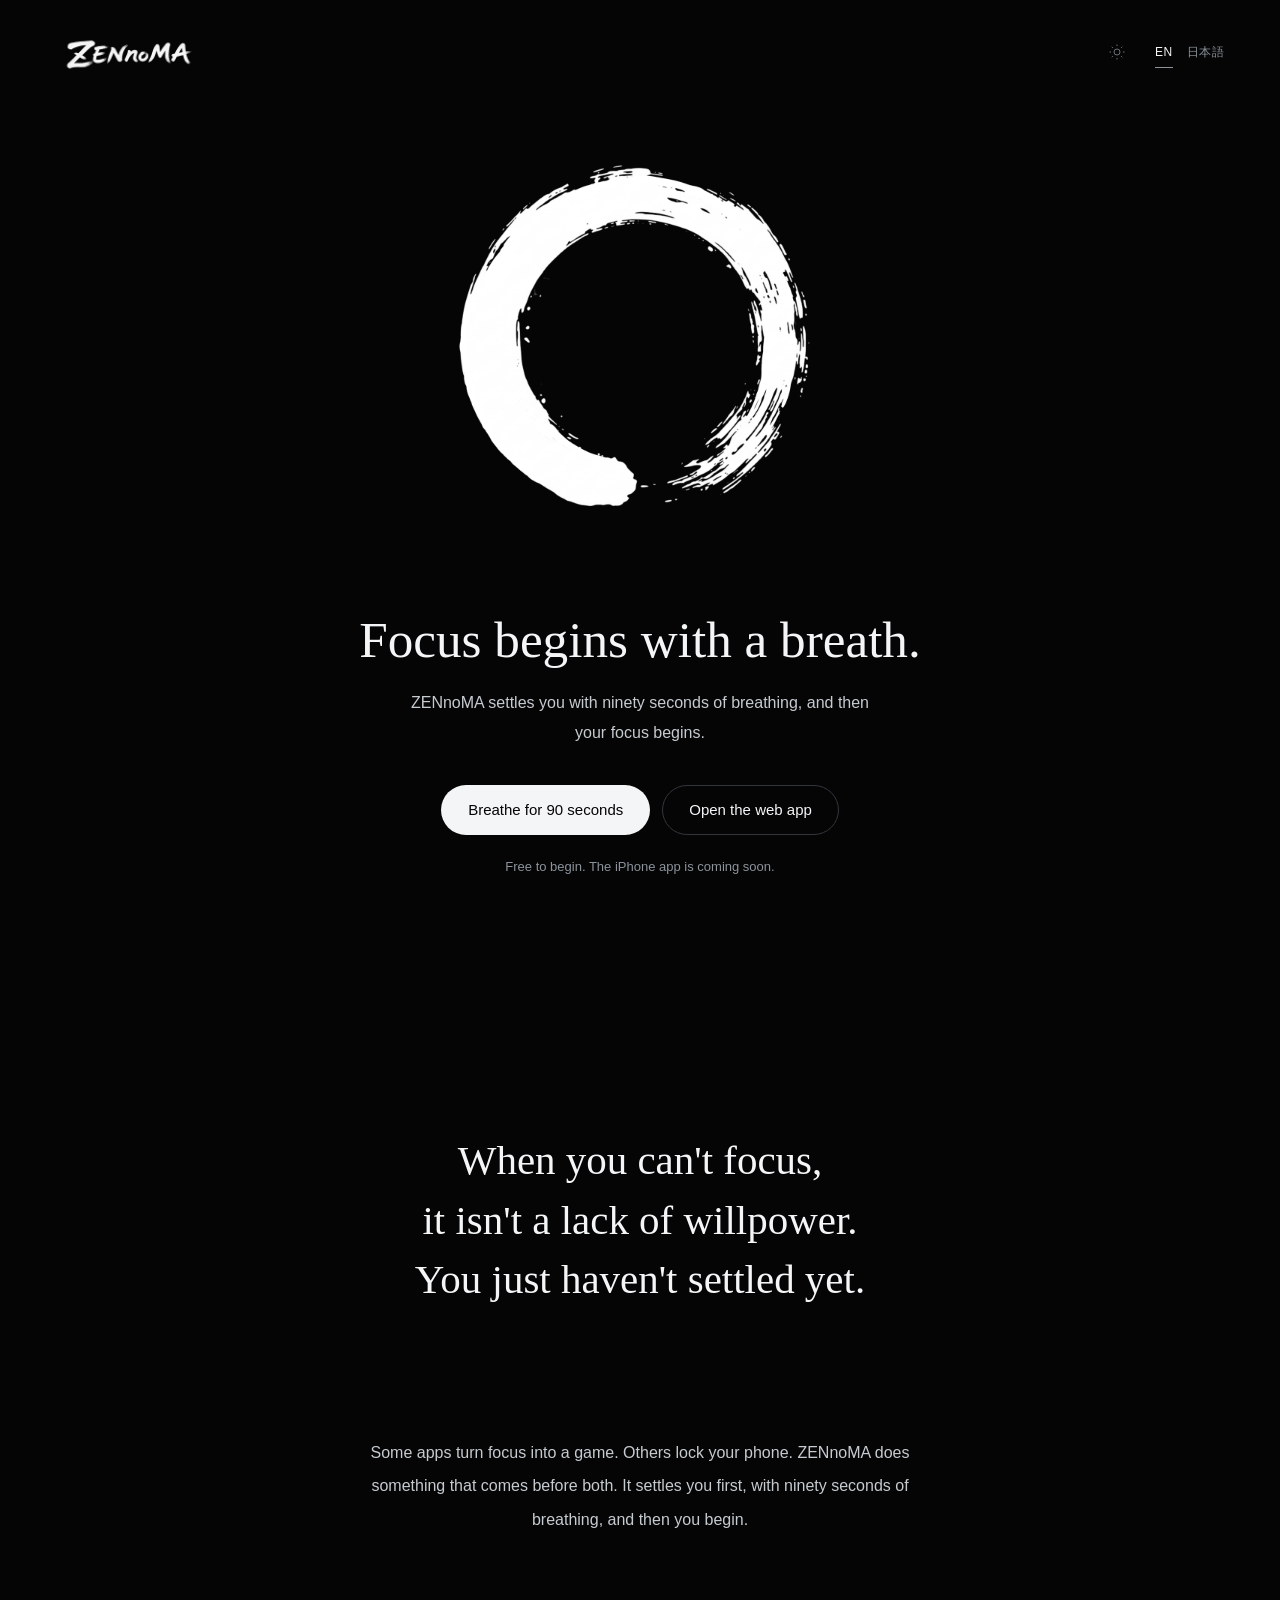
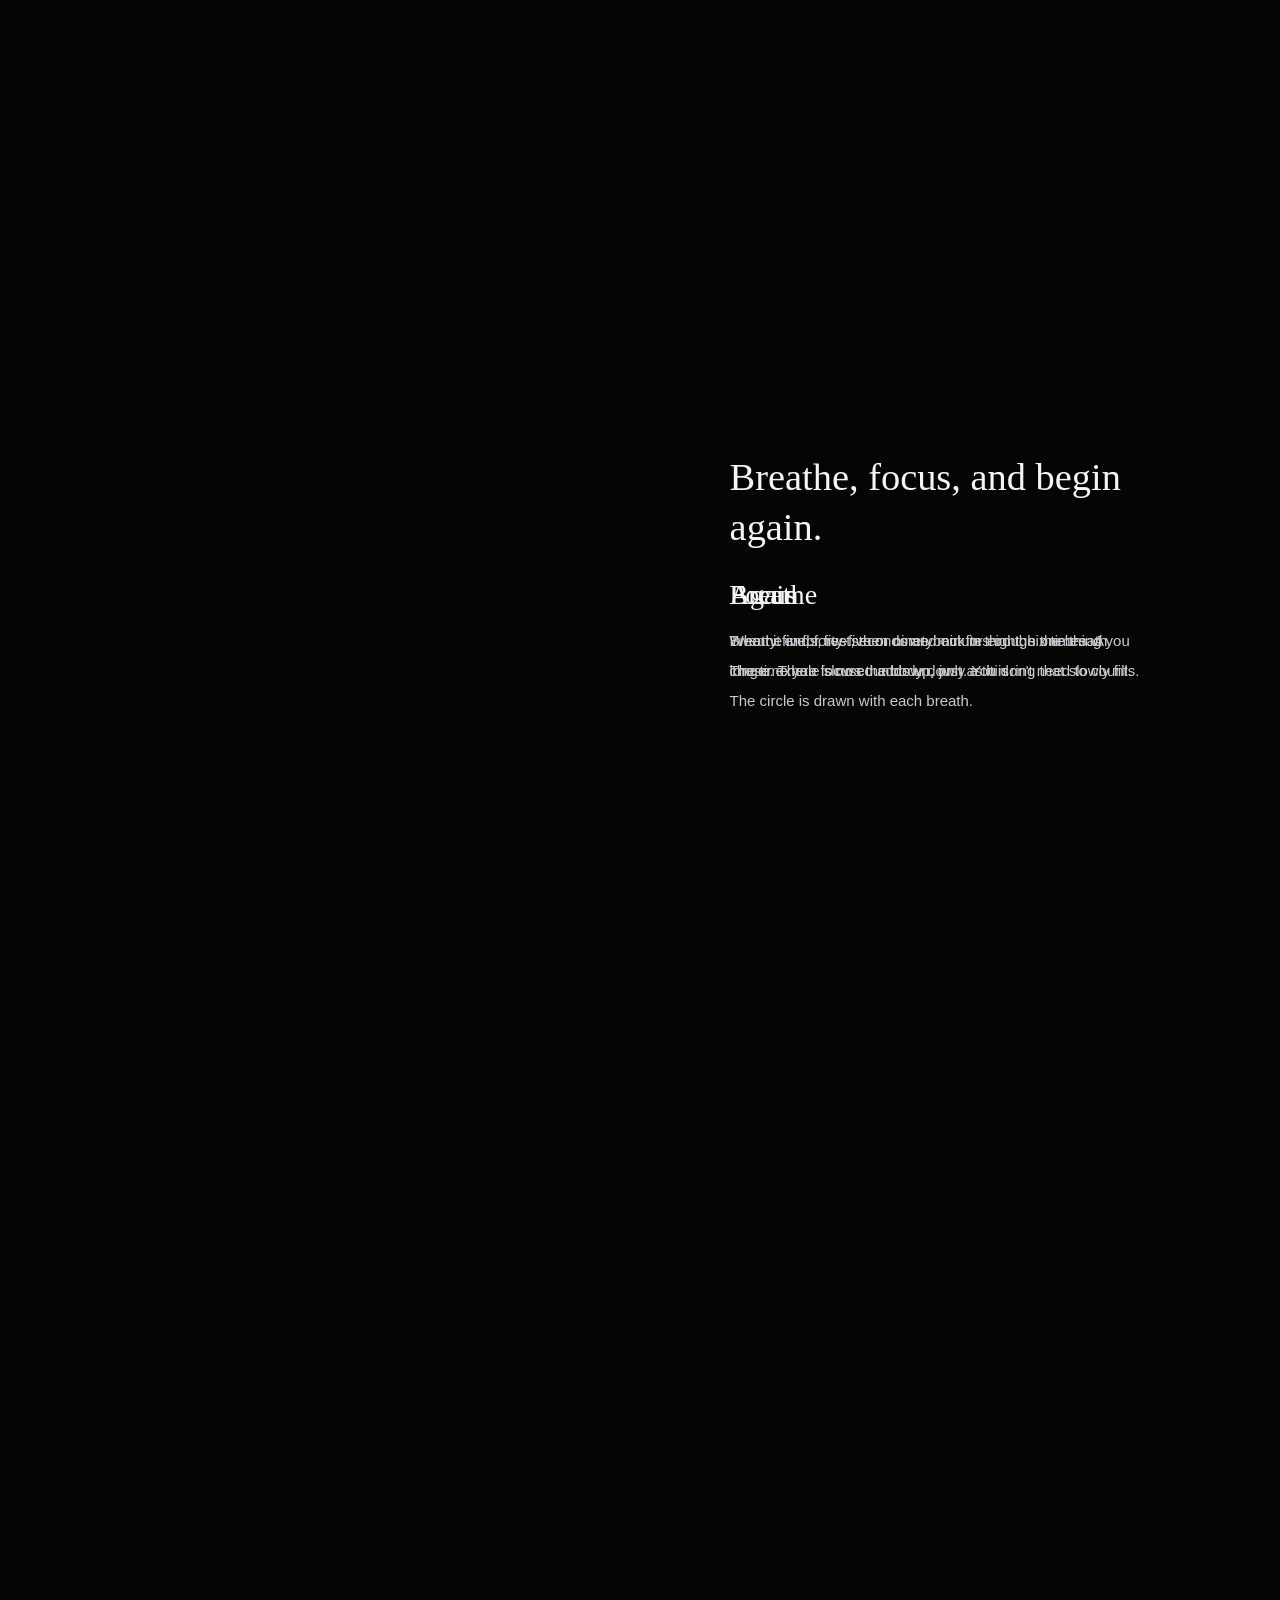
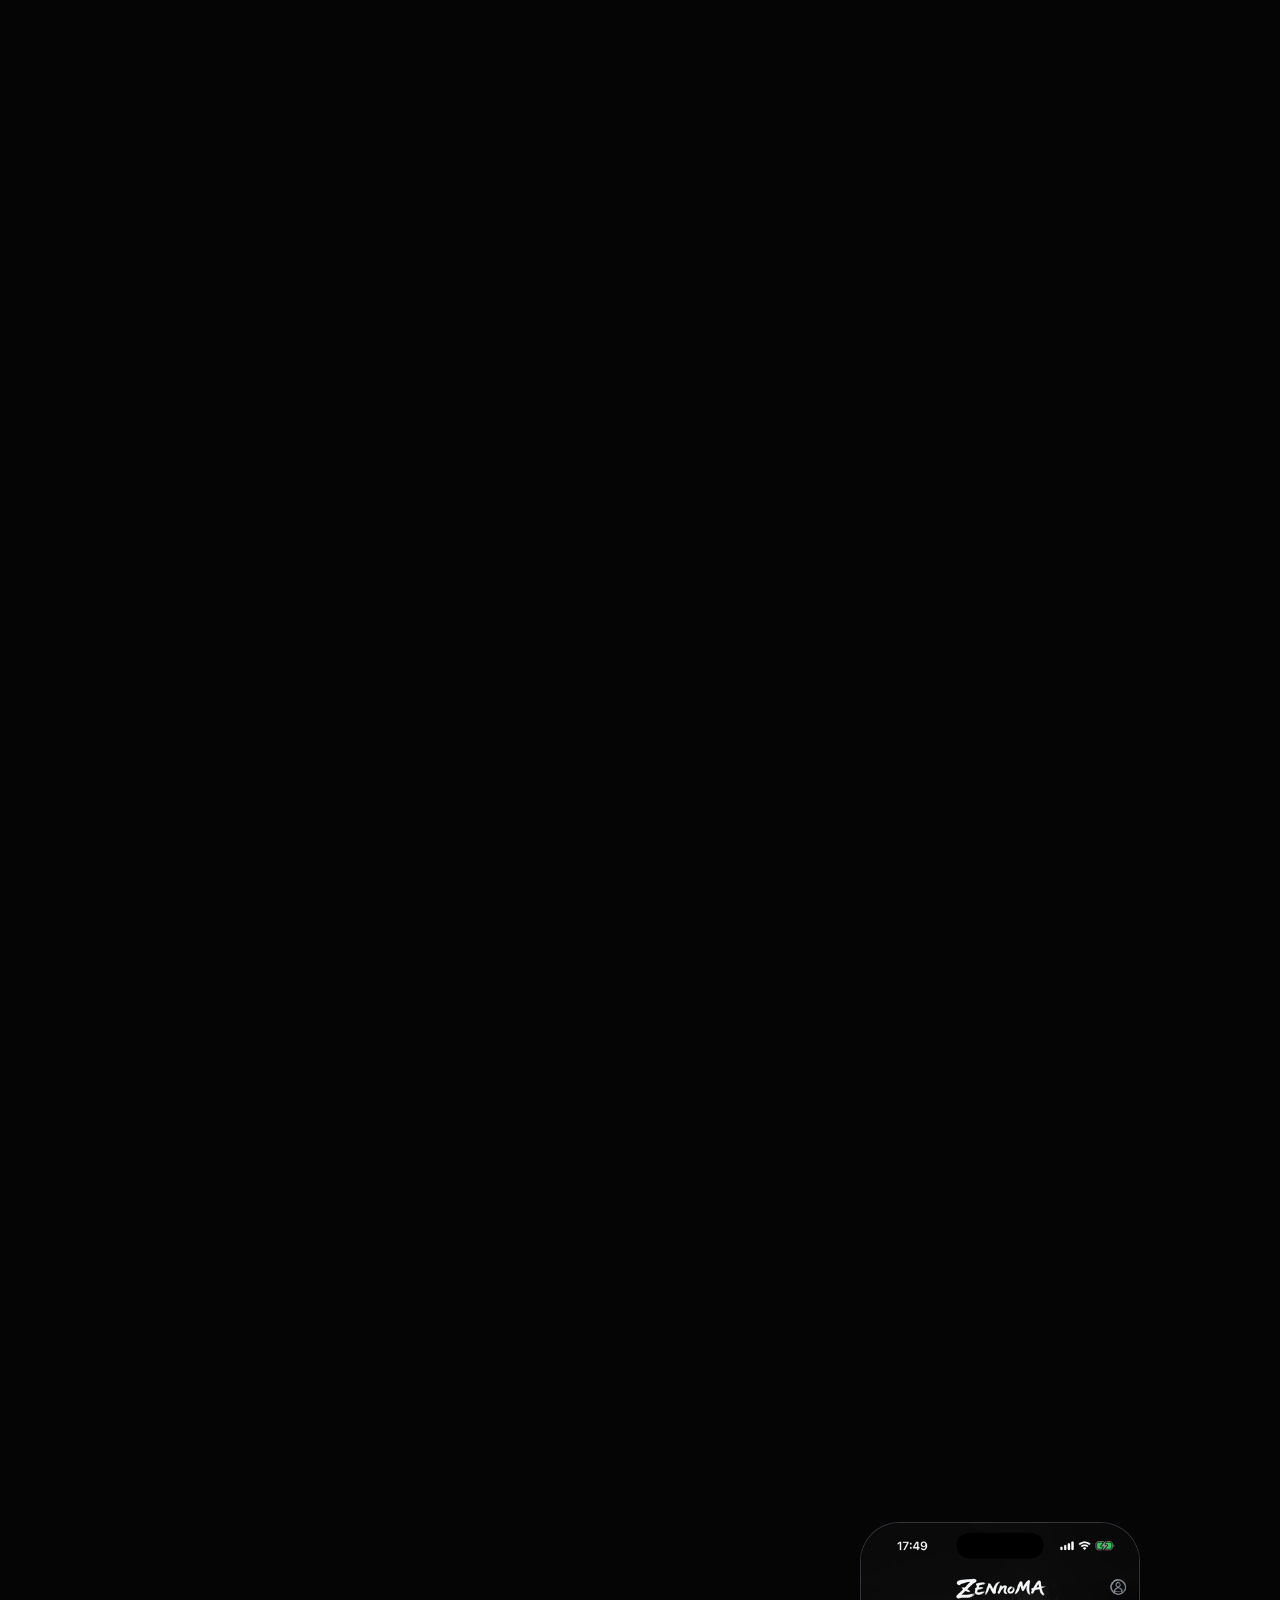
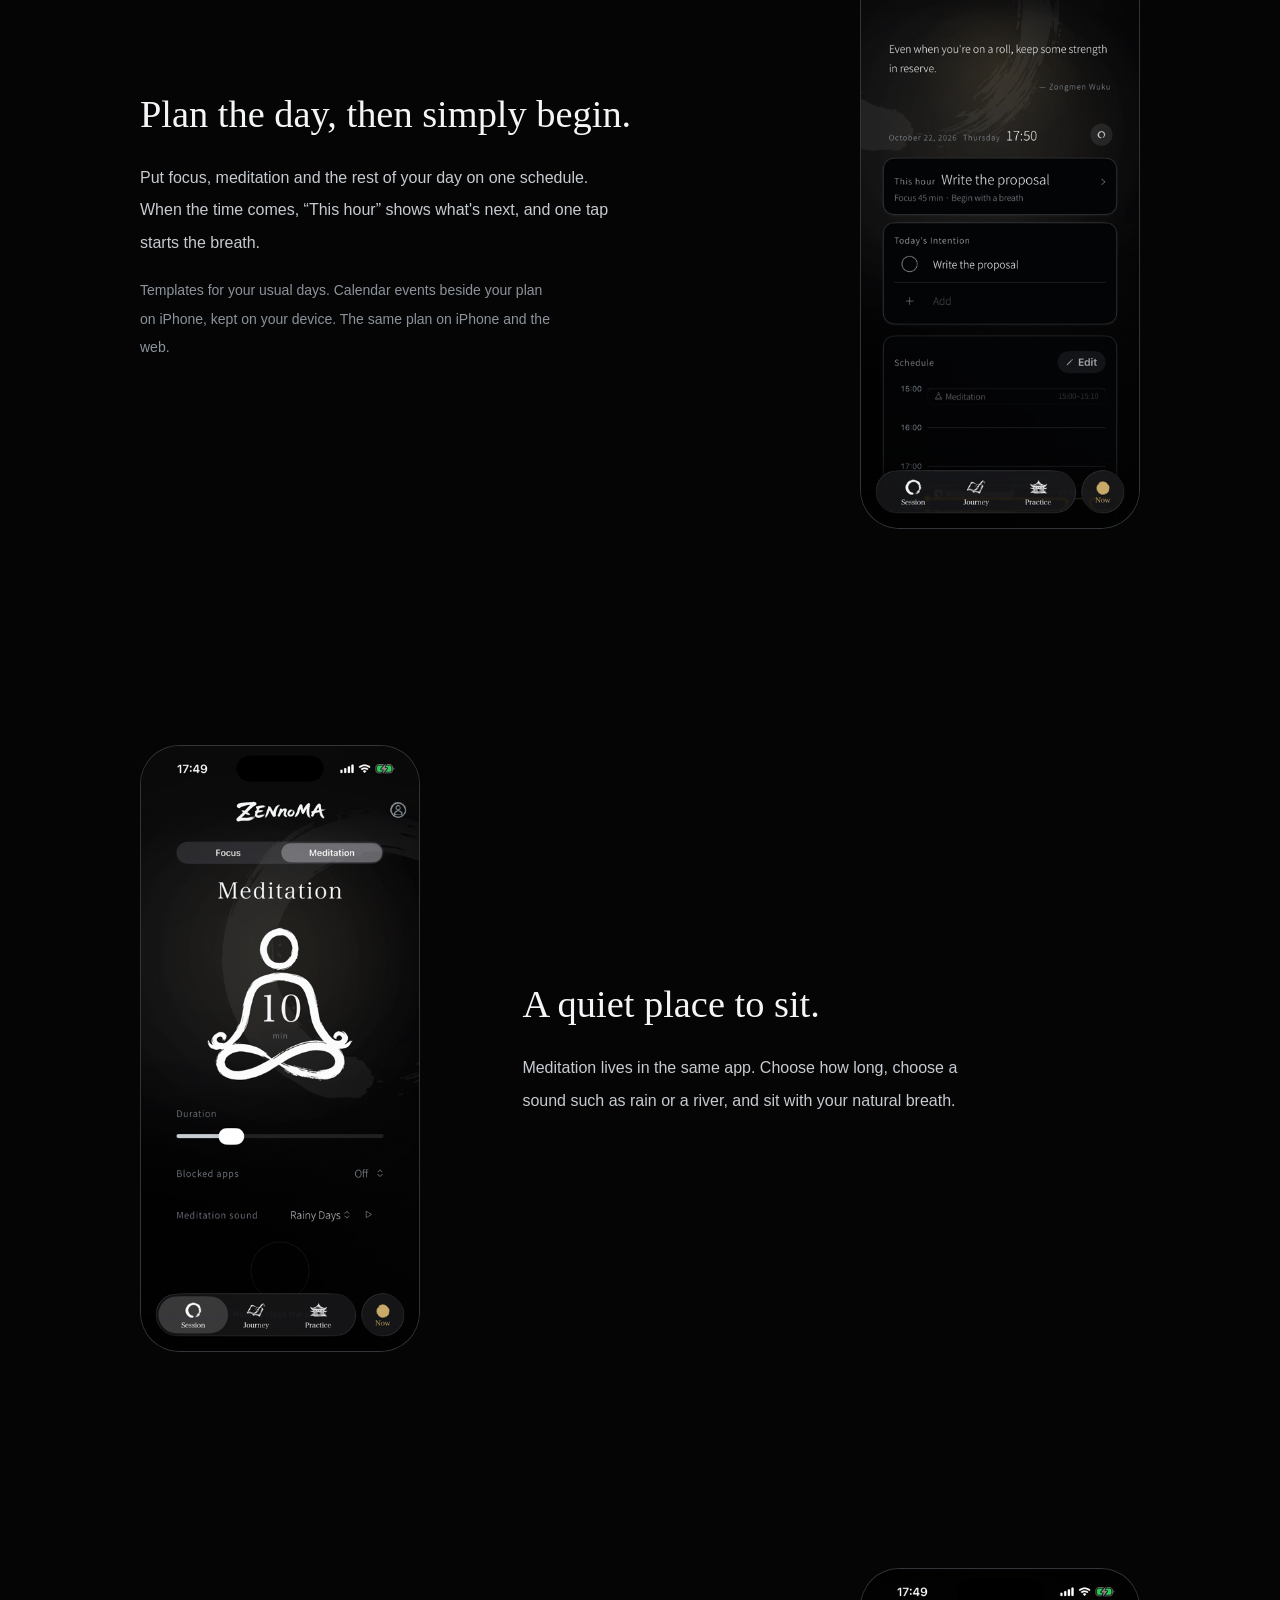
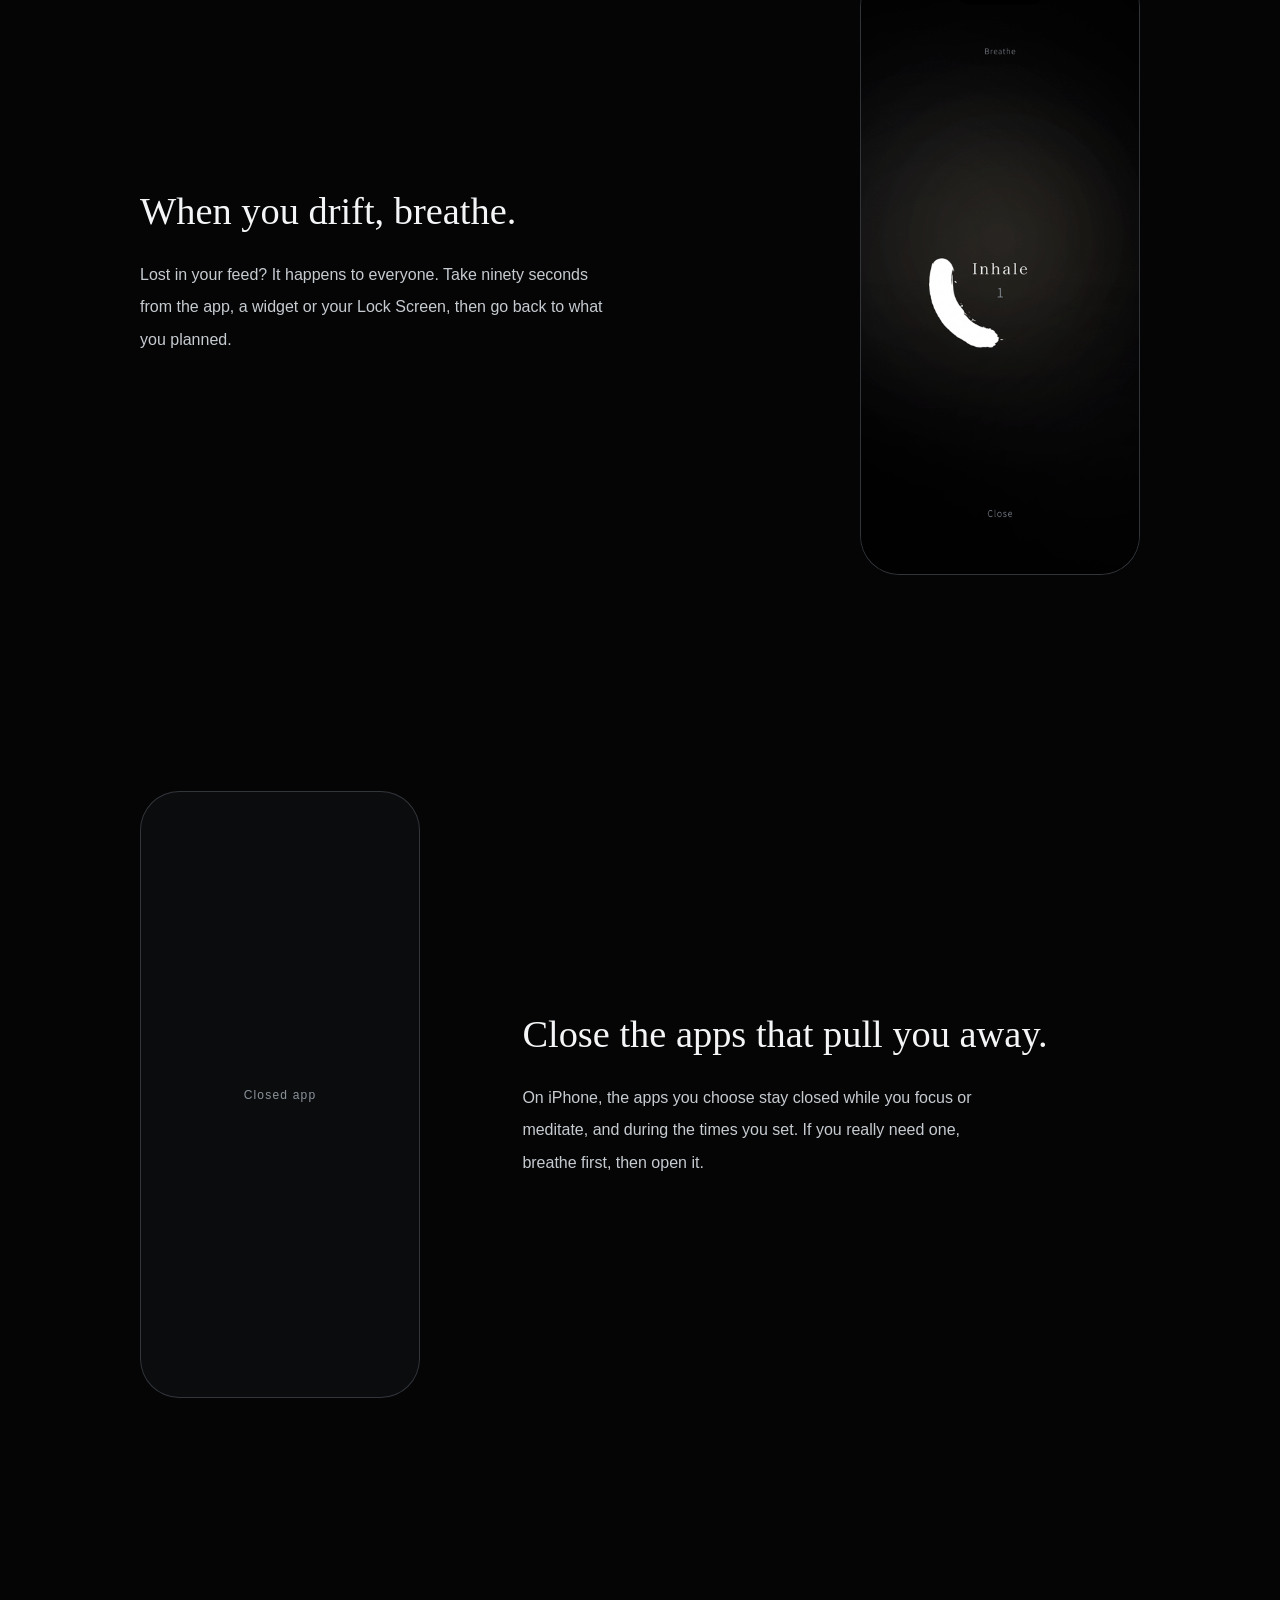
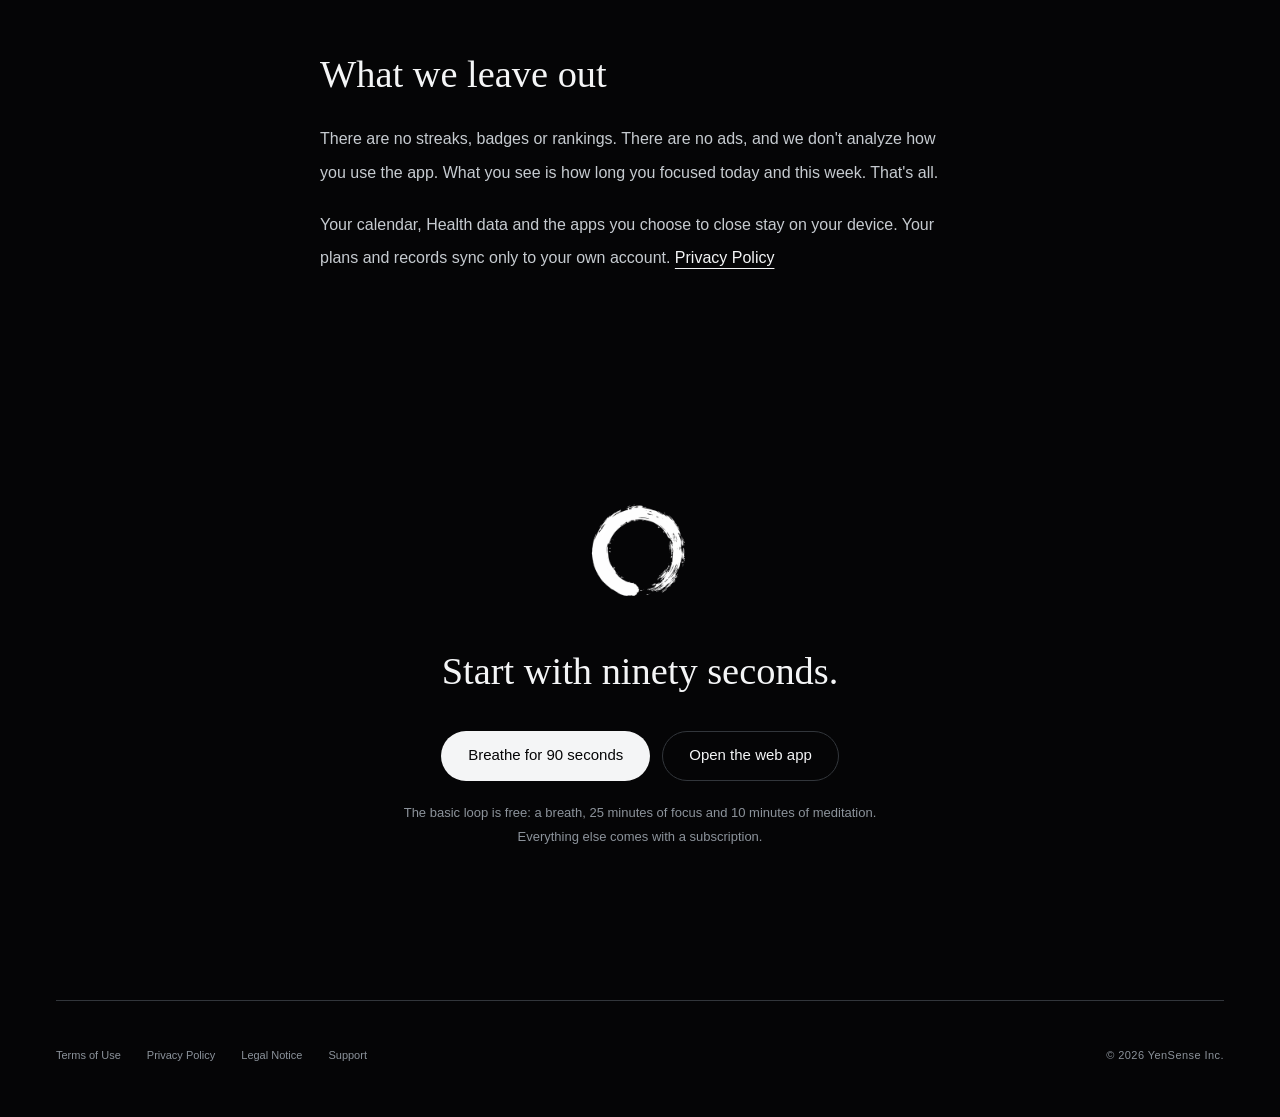
==== commit d49765a4: "公開（ZENnoMA 89ae71f）" ====
--- a/index.html
+++ b/index.html
@@ -3,95 +3,131 @@
 <head>
 <meta charset="utf-8">
 <meta name="viewport" content="width=device-width, initial-scale=1">
-<title>ZENnoMA — Focus begins with a breath.</title>
-<meta name="description" content="Plan your day. Take a 90-second breath. Give one thing your attention. ZENnoMA brings planning, focus and meditation together, at your own pace.">
+<title>ZENnoMA | Focus begins with a breath</title>
+<meta name="description" content="When you can't focus, it isn't a lack of willpower. ZENnoMA settles you with ninety seconds of breathing, then begins your focus. No streaks, no ads, no tracking.">
 <meta name="theme-color" content="#050506">
-<meta property="og:title" content="ZENnoMA — Focus begins with a breath.">
-<meta property="og:description" content="Plan your day. Take a 90-second breath. Give one thing your attention. ZENnoMA brings planning, focus and meditation together, at your own pace.">
+<meta property="og:title" content="ZENnoMA | Focus begins with a breath">
+<meta property="og:description" content="ZENnoMA settles you with ninety seconds of breathing, then begins your focus.">
 <meta property="og:type" content="website">
 <meta property="og:url" content="https://zennoma.com/">
 <link rel="canonical" href="https://zennoma.com/">
-<link rel="stylesheet" href="/site.css">
-<link rel="stylesheet" href="/landing.css">
-<link rel="icon" href="/assets/icon-192.png">
-<link rel="apple-touch-icon" href="/assets/apple-touch-icon.png">
 <link rel="alternate" hreflang="en" href="https://zennoma.com/">
 <link rel="alternate" hreflang="ja" href="https://zennoma.com/ja/">
 <link rel="alternate" hreflang="x-default" href="https://zennoma.com/">
+<link rel="icon" href="/assets/icon-192.png">
+<link rel="apple-touch-icon" href="/assets/apple-touch-icon.png">
+<script>document.documentElement.classList.add("js");try{if(localStorage.getItem("zennoma.site.theme")==="light")document.documentElement.dataset.theme="light"}catch(e){}</script>
+<link rel="stylesheet" href="/site.css">
+<link rel="stylesheet" href="/lp/lp.css">
+<link rel="stylesheet" href="/lp/lp-sections.css">
 <script src="/site.js" defer></script>
+<script type="module" src="/lp/scenes.js"></script>
+<script type="module" src="/lp/breath.js"></script>
 </head>
 <body class="landing">
 <a class="skip-link" href="#main">Skip to content</a>
-<div class="atmosphere" aria-hidden="true"></div>
 <header class="top">
   <a class="wordmark" href="/" aria-label="ZENnoMA"><img class="on-ink" src="/assets/brand-on-ink.png" alt="" width="144" height="48"><img class="on-paper" src="/assets/brand-on-paper.png" alt="" width="144" height="48"></a>
-  <nav class="site-nav" aria-label="On this page"><a href="#flow">Your day</a><a href="#practice">Focus &amp; meditation</a><a href="#promise">Our promises</a></nav>
   <div class="top-actions">
-    <button class="theme-toggle" type="button" data-theme-toggle aria-label="Use the light theme" hidden><svg class="sun" viewBox="0 0 24 24" fill="none" stroke="currentColor" stroke-width="1" aria-hidden="true"><circle cx="12" cy="12" r="4"></circle><path d="M12 2v2m0 16v2M2 12h2m16 0h2M5 5l1.5 1.5m11 11L19 19M5 19l1.5-1.5m11-11L19 5"></path></svg><svg class="moon" viewBox="0 0 24 24" fill="none" stroke="currentColor" stroke-width="1" aria-hidden="true"><path d="M20 15.5A8.5 8.5 0 0 1 8.5 4 8.5 8.5 0 1 0 20 15.5Z"></path></svg></button>
+    <button class="theme-toggle" type="button" data-theme-toggle aria-label="Use the light theme" hidden><svg class="sun" viewBox="0 0 24 24" fill="none" stroke="currentColor" stroke-width="1" aria-hidden="true"><circle cx="12" cy="12" r="4"/><path d="M12 2v2m0 16v2M2 12h2m16 0h2M5 5l1.5 1.5m11 11L19 19M5 19l1.5-1.5m11-11L19 5"/></svg><svg class="moon" viewBox="0 0 24 24" fill="none" stroke="currentColor" stroke-width="1" aria-hidden="true"><path d="M20 15.5A8.5 8.5 0 0 1 8.5 4 8.5 8.5 0 1 0 20 15.5Z"/></svg></button>
     <nav class="lang" aria-label="Language"><span aria-current="page">EN</span><a href="/ja/" hreflang="ja" lang="ja">日本語</a></nav>
   </div>
 </header>
-<main id="main" class="wrap">
+
+<main id="main">
   <section class="hero" aria-labelledby="hero-title">
-    <div class="hero-copy">
-      <p class="eyebrow" lang="en">A little space. A clearer focus.</p>
-      <h1 id="hero-title">Focus begins<br>with a breath.</h1>
-      <p class="hero-intro">Plan your day. Pause for a breath.<br>Give one thing your attention.<br>Your time, at your own pace.</p>
-      <div class="cta"><a class="button primary" href="https://app.zennoma.com">Begin on the web<svg viewBox="0 0 24 24" fill="none" stroke="currentColor" stroke-width="1.3" aria-hidden="true"><path d="M4 12h15m-6-6 6 6-6 6"></path></svg></a><a class="text-link" href="#flow">Meet ZENnoMA <span aria-hidden="true">↓</span></a></div>
-      <p class="availability">Basic focus and meditation are free. iOS app coming soon.</p>
+    <div class="hero-enso" aria-hidden="true">
+      <canvas data-hero-enso></canvas>
+      <img class="hero-still on-ink" src="/assets/enso-on-ink.png" alt="" width="1200" height="1200"><img class="hero-still on-paper" src="/assets/enso-on-paper.png" alt="" width="1200" height="1200">
     </div>
-    <div class="hero-visual">
-      <div class="enso-stage">
-        <img class="on-ink" src="/assets/enso-on-ink.png" alt="" width="640" height="640"><img class="on-paper" src="/assets/enso-on-paper.png" alt="" width="640" height="640">
-        <div class="enso-content"><div data-breath-initial><div class="breath-number">90</div><p class="breath-unit" lang="en">Seconds to begin</p></div><div data-breath-guide hidden><p class="breath-phase" data-breath-phase aria-live="polite" aria-atomic="true"></p><span class="breath-progress" data-breath-progress></span></div></div>
+    <h1 id="hero-title">Focus begins with a breath.</h1>
+    <p class="hero-lead">ZENnoMA settles you with ninety seconds of breathing, and then your focus begins.</p>
+    <div class="actions">
+      <button class="button primary" type="button" data-breath-open>Breathe for 90 seconds</button>
+      <a class="button quiet" href="https://app.zennoma.com">Open the web app</a>
+    </div>
+    <p class="small">Free to begin. The iPhone app is coming soon.</p>
+  </section>
+
+  <section class="why" aria-labelledby="why-title">
+    <h2 id="why-title" class="visually-hidden">Why ZENnoMA</h2>
+    <p class="manifesto"><span class="reveal">When you can't focus,</span><span class="reveal">it isn't a lack of willpower.</span><span class="reveal">You just haven't settled yet.</span></p>
+    <p class="why-body reveal">Some apps turn focus into a game. Others lock your phone. ZENnoMA does something that comes before both. It settles you first, with ninety seconds of breathing, and then you begin.</p>
+  </section>
+
+  <section class="loop" data-loop aria-labelledby="loop-title">
+    <div class="loop-sticky">
+      <div class="loop-stage" aria-hidden="true">
+        <canvas data-loop-enso></canvas>
+        <div class="loop-ring" data-loop-ring>
+          <svg viewBox="0 0 200 200"><circle class="ring-track" cx="100" cy="100" r="84"/><circle class="ring-mark" cx="192" cy="100" r="1.2"/><circle class="ring-mark" cx="100" cy="192" r="1.2"/><circle class="ring-mark" cx="8" cy="100" r="1.2"/><circle class="ring-arc" cx="100" cy="100" r="84" pathLength="1" transform="rotate(-90 100 100)"/><circle class="ring-head" cx="100" cy="16" r="3"/></svg>
+          <p class="loop-minutes">25<small>min</small></p>
+        </div>
       </div>
-      <button class="breath-toggle" type="button" data-breath-toggle aria-pressed="false" hidden><span class="breath-dot" aria-hidden="true"></span><span data-breath-toggle-label>Try 90 seconds of breathing</span></button>
-      <span class="visual-caption" lang="en" aria-hidden="true">BREATHE. FOCUS. BE HERE.</span>
+      <div class="loop-text">
+        <h2 id="loop-title" class="section-title">Breathe, focus, and begin again.</h2>
+        <ol class="loop-steps">
+          <li class="loop-step is-active" data-loop-step><h3>Breathe</h3><p>Breathe in for five seconds and out for eight, six times. A longer exhale slows the body down. You don't need to count. The circle is drawn with each breath.</p></li>
+          <li class="loop-step" data-loop-step><h3>Focus</h3><p>Twenty-five, forty-five or ninety minutes on the one thing you chose. There is no countdown, only a thin ring that slowly fills.</p></li>
+          <li class="loop-step" data-loop-step><h3>Again</h3><p>When it ends, rest, then come back in through the breath. The time you focused adds up, just as it is.</p></li>
+        </ol>
+      </div>
     </div>
   </section>
-  <div class="hero-bottom"><p>From planning your day to being here.</p><a href="#flow"><span aria-hidden="true">↓</span> SCROLL TO DISCOVER</a></div>
-  <ol class="steps reveal">
-    <li><span class="step-number">01</span><div><h2>Begin with a breath</h2><p>90 seconds to pause.<br>Follow the circle. In, then out.</p></div></li>
-    <li><span class="step-number">02</span><div><h2>Give one thing your time</h2><p>Choose what matters now.<br>Set a length and begin.</p></div></li>
-    <li><span class="step-number">03</span><div><h2>Come back, again</h2><p>Take a breath. Begin anew.<br>Always at your own pace.</p></div></li>
-  </ol>
-  <section id="flow" class="story" aria-labelledby="flow-title">
-    <div class="reveal"><p class="eyebrow" lang="en">Make room for now</p><h2 class="section-title" id="flow-title">See your day.<br>Be in this moment.</h2><div class="section-copy"><p>Time for focused work. Time to sit quietly.<br>Your everyday commitments, in one schedule.</p><p>Use a template for your usual day. Choose a focus block, and your task and duration are ready.<br>All that's left is a breath, and a beginning.</p></div><div class="small-rule"></div><p class="inline-note"><span>iPhone</span> See your calendar events alongside your plan.</p></div>
-    <div class="day-preview reveal" role="img" aria-label="An illustrative schedule: 45 minutes working on a proposal at 9 am, a team meeting at 10 am, and 10 minutes of meditation at 12:30 pm.">
-      <div class="preview-head"><span class="preview-title">Now</span><span class="preview-date">A little space in your morning.</span></div>
-      <p class="preview-quote">Just this moment.</p>
-      <div class="day-line current"><span class="day-time">09:00</span><div class="day-band"><strong>Finish the proposal</strong><small>Focus · 45 min</small></div></div>
-      <div class="day-line"><span class="day-time">10:00</span><div class="day-band"><strong>Meet with the team</strong><small>Plan · 30 min</small></div></div>
-      <div class="day-line"><span class="day-time">12:30</span><div class="day-band"><strong>A pause before the afternoon</strong><small>Meditation · 10 min</small></div></div>
-      <p class="preview-caption">An illustration of a day with ZENnoMA</p>
+
+  <section class="feature" aria-labelledby="day-title">
+    <div class="feature-text reveal">
+      <h2 id="day-title" class="section-title">Plan the day, then simply begin.</h2>
+      <p>Put focus, meditation and the rest of your day on one schedule. When the time comes, “This hour” shows what's next, and one tap starts the breath.</p>
+      <p class="small">Templates for your usual days. Calendar events beside your plan on iPhone, kept on your device. The same plan on iPhone and the web.</p>
     </div>
+    <figure class="shot reveal"><div class="shot-frame" data-shot="Now"><img src="/assets/shots/en/now.png" alt="The Now screen, with This hour and today's schedule" width="1179" height="2556" loading="lazy" onerror="this.hidden=true"></div></figure>
   </section>
-  <section id="practice" class="practice-section" aria-labelledby="practice-title">
-    <div class="section-heading reveal"><div><p class="eyebrow" lang="en">Two ways to be here</p><h2 id="practice-title" class="section-title">Time to do.<br>Time to sit.</h2></div><p>Choose the kind of time you need,<br>from the same quiet place.</p></div>
-    <div class="practices reveal">
-      <article class="practice"><div class="practice-image" aria-hidden="true"><img class="on-ink" src="/assets/enso-on-ink.png" alt="" width="116" height="116" loading="lazy"><img class="on-paper" src="/assets/enso-on-paper.png" alt="" width="116" height="116" loading="lazy"></div><div><p class="eyebrow" lang="en">Focus</p><h3>For what matters now.</h3><p>Work, study, or a book. Begin with a 90-second breath, then give your time to one thing.</p></div></article>
-      <article class="practice"><div class="practice-image" aria-hidden="true"><img class="on-ink" src="/assets/meditation-on-ink.png" alt="" width="116" height="116" loading="lazy"><img class="on-paper" src="/assets/meditation-on-paper.png" alt="" width="116" height="116" loading="lazy"></div><div><p class="eyebrow" lang="en">Meditation</p><h3>Notice your breath.</h3><p>Sit quietly and return your attention to your natural breathing. A little space for yourself, within your day.</p></div></article>
+
+  <section class="feature" aria-labelledby="sit-title">
+    <div class="feature-text reveal">
+      <h2 id="sit-title" class="section-title">A quiet place to sit.</h2>
+      <p>Meditation lives in the same app. Choose how long, choose a sound such as rain or a river, and sit with your natural breath.</p>
     </div>
+    <figure class="shot reveal"><div class="shot-frame" data-shot="Meditation"><img src="/assets/shots/en/meditation.png" alt="The meditation screen" width="1179" height="2556" loading="lazy" onerror="this.hidden=true"></div></figure>
   </section>
-  <section class="blocking reveal" aria-labelledby="blocking-title">
-    <div><p class="eyebrow" lang="en">A pause before the distraction</p><h2 id="blocking-title" class="section-title">Before you drift,<br>take a breath.</h2><div class="section-copy"><p>On iPhone, shield the apps you choose during focus, meditation, or a scheduled time block.</p><p>When you want to open one, pause for a breath. Then return to your time, or allow five minutes of access.<br>The choice is yours.</p></div></div>
-    <div class="shield-preview" role="img" aria-label="An illustration of the blocking feature, inviting you to breathe before opening a distracting app."><img class="on-ink" src="/assets/enso-on-ink.png" alt="" width="88" height="88" loading="lazy"><img class="on-paper" src="/assets/enso-on-paper.png" alt="" width="88" height="88" loading="lazy"><h3>You're focusing, right now.</h3><p>This time is for the thing you chose.</p><div class="shield-choice">A breath before you open it</div><p class="preview-caption">An illustration of app blocking on iPhone</p></div>
+
+  <section class="feature" aria-labelledby="drift-title">
+    <div class="feature-text reveal">
+      <h2 id="drift-title" class="section-title">When you drift, breathe.</h2>
+      <p>Lost in your feed? It happens to everyone. Take ninety seconds from the app, a widget or your Lock Screen, then go back to what you planned.</p>
+    </div>
+    <figure class="shot reveal"><div class="shot-frame" data-shot="Breathe"><img src="/assets/shots/en/breath.png" alt="The breathing screen" width="1179" height="2556" loading="lazy" onerror="this.hidden=true"></div></figure>
   </section>
-  <section id="promise" class="promise-section" aria-labelledby="promise-title">
-    <div class="reveal"><p class="eyebrow" lang="en">Our quiet promises</p><h2 id="promise-title" class="section-title">Your pace.<br>Your own way.</h2><a class="promise-link" href="/privacy">How we handle your data <span aria-hidden="true"> ↗</span></a></div>
-    <ol class="promises reveal">
-      <li><span class="promise-number">01</span><div><h3>Room to find your rhythm.</h3><p>No streaks, rankings, or badges. Your records simply reflect the time you've given.</p></div></li>
-      <li><span class="promise-number">02</span><div><h3>Your attention is yours.</h3><p>No advertising or analytics SDKs. We never sell your data.</p></div></li>
-      <li><span class="promise-number">03</span><div><h3>Only what's needed, where it's needed.</h3><p>Your plans and session records sync with your account. Calendar events, Health data, and Screen Time selections aren't sent to our servers.</p></div></li>
-    </ol>
+
+  <section class="feature" aria-labelledby="shield-title">
+    <div class="feature-text reveal">
+      <h2 id="shield-title" class="section-title">Close the apps that pull you away.</h2>
+      <p>On iPhone, the apps you choose stay closed while you focus or meditate, and during the times you set. If you really need one, breathe first, then open it.</p>
+    </div>
+    <figure class="shot reveal"><div class="shot-frame" data-shot="Closed app"><img src="/assets/shots/en/shield.png" alt="The screen shown when you open a closed app" width="1179" height="2556" loading="lazy" onerror="this.hidden=true"></div></figure>
   </section>
-  <section class="closing reveal" aria-labelledby="closing-title">
-    <img class="closing-mark on-ink" src="/assets/enso-on-ink.png" alt="" width="60" height="60" loading="lazy"><img class="closing-mark on-paper" src="/assets/enso-on-paper.png" alt="" width="60" height="60" loading="lazy">
-    <p class="eyebrow" lang="en">Your next moment</p><h2 class="section-title" id="closing-title">The next 25 minutes.<br>Make them yours.</h2>
-    <a class="button primary" href="https://app.zennoma.com">Begin on the web<svg viewBox="0 0 24 24" fill="none" stroke="currentColor" stroke-width="1.3" aria-hidden="true"><path d="M4 12h15m-6-6 6 6-6 6"></path></svg></a>
-    <p class="note">A 90-second breath into 25 minutes of focus.<br>Basic focus and 10-minute meditation are free. Some features require a paid plan.</p><p class="availability">iOS app coming soon.</p>
+
+  <section class="leave-out reveal" aria-labelledby="leave-title">
+    <h2 id="leave-title" class="section-title">What we leave out</h2>
+    <p>There are no streaks, badges or rankings. There are no ads, and we don't analyze how you use the app. What you see is how long you focused today and this week. That's all.</p>
+    <p>Your calendar, Health data and the apps you choose to close stay on your device. Your plans and records sync only to your own account. <a href="/privacy">Privacy Policy</a></p>
+  </section>
+
+  <section class="closing" aria-labelledby="closing-title">
+    <span class="closing-enso" aria-hidden="true"><img class="on-ink" src="/assets/enso-on-ink.png" alt="" width="160" height="160" loading="lazy"><img class="on-paper" src="/assets/enso-on-paper.png" alt="" width="160" height="160" loading="lazy"></span>
+    <h2 id="closing-title" class="section-title">Start with ninety seconds.</h2>
+    <div class="actions"><button class="button primary" type="button" data-breath-open>Breathe for 90 seconds</button><a class="button quiet" href="https://app.zennoma.com">Open the web app</a></div>
+    <p class="small">The basic loop is free: a breath, 25 minutes of focus and 10 minutes of meditation. Everything else comes with a subscription.</p>
   </section>
 </main>
+
+<div class="breath" data-breath data-inhale="Inhale" data-exhale="Exhale" role="dialog" aria-modal="true" aria-label="90 seconds of breathing" hidden>
+  <button class="breath-close" type="button" data-breath-close aria-label="Close"><svg viewBox="0 0 24 24" fill="none" stroke="currentColor" stroke-width="1.2" aria-hidden="true"><path d="M6 6l12 12M18 6 6 18"/></svg></button>
+  <div class="breath-stage"><div class="breath-ripple"></div><div class="breath-ripple"></div><canvas data-breath-enso></canvas><div class="breath-center"><p class="breath-phase" data-breath-phase aria-live="polite"></p><p class="breath-count" data-breath-count></p></div></div>
+  <div class="breath-done" data-breath-done hidden><h2>You're settled.</h2><p>Begin while it's still with you.</p><div class="actions"><a class="button primary" href="https://app.zennoma.com">Start focusing on the web</a><button class="button quiet" type="button" data-breath-again>Breathe again</button></div></div>
+</div>
+
 <footer class="foot"><nav aria-label="Information"><a href="/terms">Terms of Use</a><a href="/privacy">Privacy Policy</a><a href="/legal">Legal Notice</a><a href="/support">Support</a></nav><p>© 2026 YenSense Inc.</p></footer>
 </body>
 </html>
--- a/site.css
+++ b/site.css
@@ -1,4 +1,4 @@
-/* サイト共通。色は shared/tokens.json の青墨・白・金・朱に合わせる。 */
+/* サイト共通。色は shared/tokens.json の青墨・白に合わせる。差し色（金・朱）は使わない（D235）。 */
 :root {
   color-scheme: dark;
   --bg: #050506; --surface: #0b0c0e; --ink: #f4f5f6; --ink2: #c6cbd0;
@@ -15,14 +15,16 @@
 [hidden] { display: none !important; }
 html { -webkit-text-size-adjust: 100%; scroll-behavior: smooth; scroll-padding-top: 32px; }
 body { margin: 0; background: var(--bg); color: var(--ink); font: 300 15px/1.9 var(--sans); -webkit-font-smoothing: antialiased; }
+/* 英語のページは欧文の書体を先に（ヒラギノの欧文より読みやすい） */
+html[lang="en"] body { font-family: -apple-system, BlinkMacSystemFont, "Segoe UI", "Helvetica Neue", Arial, var(--sans); }
 button, input { font: inherit; }
 button, a { -webkit-tap-highlight-color: transparent; }
 a { color: inherit; text-underline-offset: 5px; }
 button { color: inherit; }
 img { max-width: 100%; height: auto; }
 button, summary { cursor: pointer; }
-::selection { background: var(--accent); color: var(--bg); }
-:focus-visible { outline: 2px solid var(--accent); outline-offset: 6px; }
+::selection { background: var(--ink); color: var(--bg); }
+:focus-visible { outline: 2px solid var(--ink2); outline-offset: 6px; }
 .on-paper { display: none !important; }
 html[data-theme="light"] .on-paper { display: block !important; }
 html[data-theme="light"] .on-ink { display: none !important; }
@@ -35,7 +37,7 @@
 .lang a, .lang span { display: inline-flex; min-height: 44px; align-items: center; text-decoration: none; }
 .lang span, .lang a:hover { color: var(--ink); }
 .lang span { position: relative; }
-.lang span::after { content: ""; position: absolute; bottom: 6px; left: 0; right: 0; height: 1px; background: var(--accent); }
+.lang span::after { content: ""; position: absolute; bottom: 6px; left: 0; right: 0; height: 1px; background: var(--ink3); }
 .foot { position: relative; max-width: 1168px; margin: 96px auto 0; padding: 32px 0 40px; border-top: 1px solid var(--hair); font-size: 11px; color: var(--ink3); }
 .foot nav { display: flex; flex-wrap: wrap; gap: 8px 26px; }
 .foot nav a { display: inline-flex; align-items: center; min-height: 44px; text-decoration: none; }
@@ -46,7 +48,6 @@
 .button.primary { background: var(--ink); color: var(--bg); }
 .button.quiet { border-color: var(--hair); background: transparent; color: var(--ink); }
 .button svg { width: 17px; height: 17px; }
-.eyebrow { margin: 0 0 20px; color: var(--accent); font-size: 10px; font-weight: 400; letter-spacing: .22em; text-transform: uppercase; }
 .note { color: var(--ink3); font-size: 12px; }
 /* 規約・サポートは読みやすい幅と同じ書体で揃える。 */
 .doc { max-width: 760px; margin: 0 auto; padding: 72px 24px 0; }
@@ -57,7 +58,7 @@
 .doc p, .doc li { color: var(--ink2); }
 .doc ol, .doc ul { padding-left: 1.4em; }
 .doc li { margin: 8px 0; }
-.doc .summary { padding: 20px 24px; margin: 32px 0; border-left: 1px solid var(--accent); background: var(--accent-soft); }
+.doc .summary { padding: 20px 24px; margin: 32px 0; border-left: 1px solid var(--ink3); background: var(--surface); }
 .doc .summary ul { margin: 12px 0 0; }
 .doc table { width: 100%; border-collapse: collapse; margin: 24px 0; }
 .doc th, .doc td { text-align: left; vertical-align: top; padding: 18px 12px; border-bottom: 1px solid var(--hair); color: var(--ink2); font-size: 14px; overflow-wrap: anywhere; }
--- a/lp/lp.css
+++ b/lp/lp.css
@@ -0,0 +1,89 @@
+/* LP — 上から: 書体・頭の帯・最初の円相・考え方・呼吸と集中の輪・90秒の呼吸。
+   色は墨と白と灰だけ（差し色は使わない — 金は「AIで作った感」・CEO 2026-08-14 / D235）。
+   光・粒子・傾き・見出しの上の小さなラベル・番号は使わない。外部の書体は読まない（端末の書体だけ）。 */
+:root { --display: var(--serif); }
+html[lang="en"] { --display: "Iowan Old Style", "Palatino Linotype", Palatino, "Book Antiqua", Georgia, serif; }
+html.is-breathing { overflow: hidden; }
+body.landing { overflow-x: clip; }
+.visually-hidden { position: absolute !important; width: 1px; height: 1px; overflow: hidden; clip: rect(0 0 0 0); white-space: nowrap; }
+
+/* 頭の帯 */
+.top-actions { display: flex; align-items: center; gap: 16px; }
+.theme-toggle { display: grid; place-items: center; width: 44px; height: 44px; padding: 12px; border: 0; background: none; color: var(--ink3); }
+.theme-toggle:hover { color: var(--ink); }
+.theme-toggle svg { width: 18px; height: 18px; }
+.theme-toggle .moon, html[data-theme="light"] .theme-toggle .sun { display: none; }
+html[data-theme="light"] .theme-toggle .moon { display: block; }
+
+/* 共通 */
+.landing .button { min-height: 50px; padding: 12px 26px; border-radius: 999px; font-size: 15px; font-weight: 500; letter-spacing: 0; }
+.landing .button.quiet { border-color: var(--hair); }
+.landing .button.quiet:hover { border-color: var(--ink3); opacity: 1; }
+.actions { display: flex; flex-wrap: wrap; justify-content: center; gap: 12px; margin-top: 36px; }
+.small { margin: 20px 0 0; color: var(--ink3); font-size: 13px; line-height: 1.9; }
+.section-title { margin: 0 0 22px; font: 400 clamp(28px, 3vw, 40px)/1.3 var(--display); }
+html[lang="ja"] .section-title { font-size: clamp(24px, 2.5vw, 32px); line-height: 1.75; letter-spacing: .1em; }
+@media (prefers-reduced-motion: no-preference) {
+  html.has-observer .reveal { opacity: 0; transform: translateY(14px); transition: opacity 1.2s ease, transform 1.2s ease; }
+  html.has-observer .reveal.is-visible { opacity: 1; transform: none; }
+}
+
+/* 最初の円相 — 開くと筆が一周描く。見出しは円相の下（文字と筆を重ねない） */
+.hero { display: flex; flex-direction: column; align-items: center; padding: 1vh 24px 20vh; text-align: center; }
+.hero-enso { position: relative; width: min(50vh, 74vw, 500px); aspect-ratio: 1; margin-bottom: 5vh; }
+.hero-enso canvas, .hero-still { position: absolute; inset: 0; width: 100%; height: 100%; }
+html.js .hero-enso .hero-still { display: none !important; }
+html:not(.js) .hero-enso canvas { display: none; }
+.hero h1 { margin: 0 0 16px; font: 400 clamp(32px, 4vw, 52px)/1.25 var(--display); }
+html[lang="ja"] .hero h1 { font-size: clamp(26px, 3.2vw, 40px); line-height: 1.6; letter-spacing: .16em; }
+.hero-lead { max-width: 30em; margin: 0; color: var(--ink2); font-size: 16px; line-height: 1.9; }
+
+/* 考え方 — 売り物の主張（CLAUDE.md 第1節）。日本語は縦書き */
+.why { display: grid; justify-items: center; gap: 14vh; max-width: 1080px; margin: 0 auto; padding: 8vh 40px 22vh; }
+.manifesto { margin: 0; font: 400 clamp(26px, 3.2vw, 44px)/1.45 var(--display); text-align: center; }
+.manifesto span { display: block; }
+.manifesto .reveal:nth-child(2) { transition-delay: .4s; }
+.manifesto .reveal:nth-child(3) { transition-delay: 1s; }
+html[lang="ja"] .manifesto { writing-mode: vertical-rl; font-size: clamp(22px, 2.7vw, 34px); line-height: 2.5; letter-spacing: .28em; text-align: start; }
+.why-body { max-width: 34em; margin: 0; color: var(--ink2); font-size: 16px; line-height: 2.1; text-align: center; }
+
+/* 呼吸 → 集中 → また。既定は3つを横に並べる。JS が is-live を付けると、場面を画面に留めてスクロールで進める */
+.loop { max-width: 1080px; margin: 0 auto; padding: 10vh 40px; }
+.loop-stage { display: none; }
+.loop-steps { display: grid; grid-template-columns: repeat(3, 1fr); gap: 48px; margin: 40px 0 0; padding: 0; list-style: none; }
+.loop-step h3 { margin: 0 0 12px; font: 400 clamp(22px, 2.2vw, 30px)/1.3 var(--display); }
+html[lang="ja"] .loop-step h3 { letter-spacing: .2em; }
+.loop-step p { max-width: 28em; margin: 0; color: var(--ink2); font-size: 15px; line-height: 2; }
+.ring-track { fill: none; stroke: var(--hair); stroke-width: 1; }
+.ring-mark { fill: var(--ink3); }
+.ring-arc { fill: none; stroke: var(--ink); stroke-width: 2; stroke-linecap: round; stroke-dasharray: 0 1; }
+.ring-head { fill: var(--ink); }
+.loop.is-live { max-width: none; height: 320vh; padding: 0; }
+.loop.is-live .loop-sticky { position: sticky; top: 0; display: grid; grid-template-columns: 1fr 1fr; align-items: center; gap: 7vw; height: 100svh; max-width: 1080px; margin: 0 auto; padding: 0 40px; }
+.loop.is-live .loop-stage { position: relative; display: grid; place-items: center; justify-self: center; width: min(40vw, 62vh, 500px); aspect-ratio: 1; }
+.loop-stage canvas { position: absolute; inset: 0; width: 100%; height: 100%; }
+.loop-ring { position: absolute; inset: 9%; opacity: 0; }
+.loop-ring svg { width: 100%; height: 100%; }
+.loop-minutes { position: absolute; inset: 0; display: grid; place-content: center; margin: 0; text-align: center; font: 300 clamp(40px, 4.4vw, 60px)/1 var(--sans); font-variant-numeric: tabular-nums; }
+.loop-minutes small { margin-top: 10px; color: var(--ink3); font-size: 12px; letter-spacing: .12em; }
+.loop.is-live .loop-steps { grid-template-columns: 1fr; grid-template-areas: "step"; margin-top: 24px; }
+.loop.is-live .loop-step { grid-area: step; opacity: 0; transition: opacity .8s ease; }
+.loop.is-live .loop-step.is-active { opacity: 1; }
+
+/* 90秒の呼吸 — 画面いっぱいに。アプリの呼吸と同じ見た目（円相と波紋だけ） */
+.breath { position: fixed; inset: 0; z-index: 50; display: grid; place-items: center; align-content: center; gap: 36px; padding: 24px; background: var(--bg); animation: fade-in .8s ease; }
+@keyframes fade-in { from { opacity: 0; } }
+.breath-close { position: absolute; top: 16px; right: 16px; display: grid; place-items: center; width: 48px; height: 48px; border: 0; border-radius: 50%; background: none; color: var(--ink2); }
+.breath-close svg { width: 22px; height: 22px; }
+.breath-stage { position: relative; display: grid; place-items: center; width: min(76vw, 50vh, 400px); aspect-ratio: 1; }
+.breath-stage canvas { position: absolute; inset: 0; width: 100%; height: 100%; transform-origin: center; }
+.breath-ripple { position: absolute; left: 50%; top: 50%; border: 1px solid var(--ink2); border-radius: 50%; transform: translate(-50%, -50%); opacity: 0; pointer-events: none; }
+.breath-center { position: relative; text-align: center; }
+.breath-phase { min-height: 1.6em; margin: 0; font: 400 clamp(22px, 2.6vw, 28px)/1.6 var(--display); }
+html[lang="ja"] .breath-phase { letter-spacing: .3em; }
+.breath-count { min-height: 1.5em; margin: 6px 0 0; color: var(--ink3); font-size: 12px; letter-spacing: .14em; font-variant-numeric: tabular-nums; }
+.breath-done { text-align: center; animation: fade-in 1.2s ease; }
+.breath-done h2 { margin: 0 0 8px; font: 400 clamp(26px, 3vw, 34px)/1.4 var(--display); }
+html[lang="ja"] .breath-done h2 { letter-spacing: .16em; }
+.breath-done p { margin: 0; color: var(--ink2); }
+.breath-done .actions { margin-top: 28px; }
--- a/lp/lp-sections.css
+++ b/lp/lp-sections.css
@@ -0,0 +1,53 @@
+/* LP — 中ほどから: アプリの実際の画面と短い文・やらないこと・締め・足もと、と幅ごとの直し。
+   画面は CEO が iPhone で撮ったスクリーンショット（site/assets/shots/<言語>/）。
+   まだ無い画面は、枠と名前だけを出す（公開のスクリプトは、無い画面があると送る前に止める）。 */
+
+/* 文と画面を交互に（1つ目は文が左、2つ目は画面が左…） */
+.feature { display: grid; grid-template-columns: 1fr auto; align-items: center; gap: 8vw; max-width: 1080px; margin: 0 auto; padding: 12vh 40px; }
+.feature:nth-child(odd) { grid-template-columns: auto 1fr; }
+.feature:nth-child(odd) .shot { order: -1; }
+.feature-text p { max-width: 30em; margin: 0; color: var(--ink2); font-size: 16px; line-height: 2.05; }
+.feature-text p + p { margin-top: 16px; }
+.feature-text .small { color: var(--ink3); font-size: 14px; }
+.shot { margin: 0; }
+/* 画面そのものの角の丸み（幅の14%・高さの6.5%）。枠の絵は描かない */
+.shot-frame { position: relative; width: min(280px, 66vw); aspect-ratio: 1179 / 2556; overflow: hidden; border: 1px solid var(--hair); border-radius: 14% / 6.46%; background: var(--surface); }
+.shot-frame::before { content: attr(data-shot); position: absolute; inset: 0; display: grid; place-items: center; color: var(--ink3); font-size: 12px; letter-spacing: .1em; }
+.shot-frame img { position: relative; display: block; width: 100%; height: 100%; object-fit: cover; }
+
+/* やらないこと */
+.leave-out { max-width: 720px; margin: 0 auto; padding: 16vh 40px 10vh; }
+.leave-out p { margin: 0; color: var(--ink2); font-size: 16px; line-height: 2.1; }
+.leave-out p + p { margin-top: 18px; }
+.leave-out a { color: var(--ink); white-space: nowrap; }
+
+/* 締め */
+.closing { display: flex; flex-direction: column; align-items: center; padding: 14vh 24px 6vh; text-align: center; }
+.closing-enso { display: block; width: 120px; height: 120px; margin-bottom: 36px; }
+.closing-enso img { width: 100%; height: 100%; object-fit: contain; }
+.closing .actions { margin-top: 12px; }
+.closing .small { max-width: 40em; }
+.landing .foot { display: flex; justify-content: space-between; align-items: center; gap: 20px; }
+.landing .foot p { margin: 0; }
+
+@media (max-width: 900px) {
+  .loop-steps { grid-template-columns: 1fr; gap: 36px; }
+  .loop.is-live .loop-sticky { grid-template-columns: 1fr; align-content: center; gap: 3vh; padding: 0 24px; }
+  .loop.is-live .loop-stage { width: min(66vw, 38vh); }
+  .loop.is-live .section-title { margin-bottom: 0; font-size: 24px; }
+  .loop.is-live .loop-steps { margin-top: 14px; }
+  .loop.is-live .loop-step p { font-size: 14px; line-height: 1.9; }
+  .feature, .feature:nth-child(odd) { grid-template-columns: 1fr; gap: 48px; justify-items: center; }
+  .feature:nth-child(odd) .shot { order: 0; }
+  .feature-text { justify-self: stretch; }
+}
+@media (max-width: 600px) {
+  .top-actions { gap: 0; }
+  .hero { padding-bottom: 14vh; }
+  .hero-enso { width: min(80vw, 46vh); }
+  .why { gap: 10vh; padding: 6vh 24px 16vh; }
+  .loop, .feature, .leave-out { padding-left: 24px; padding-right: 24px; }
+  .feature { padding-top: 9vh; padding-bottom: 9vh; }
+  .landing .foot { display: block; }
+  .landing .foot p { margin-top: 16px; }
+}
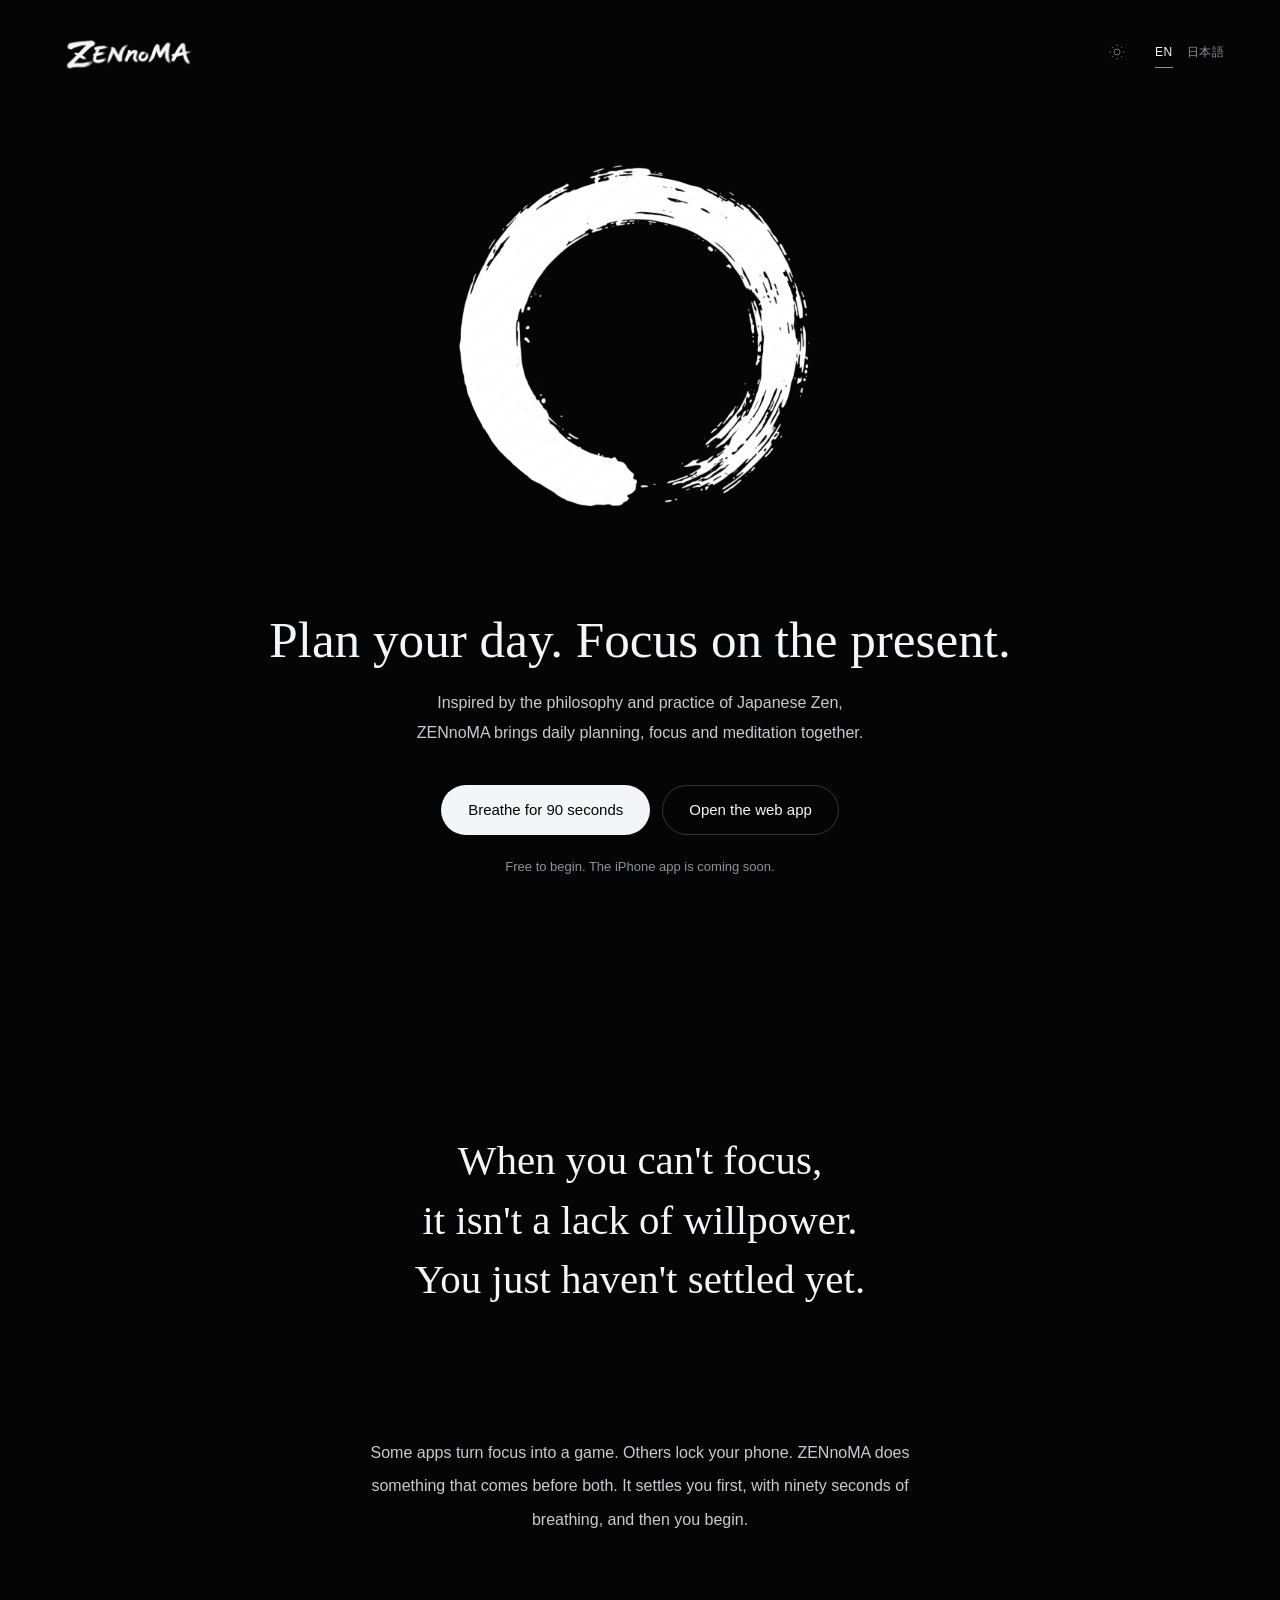
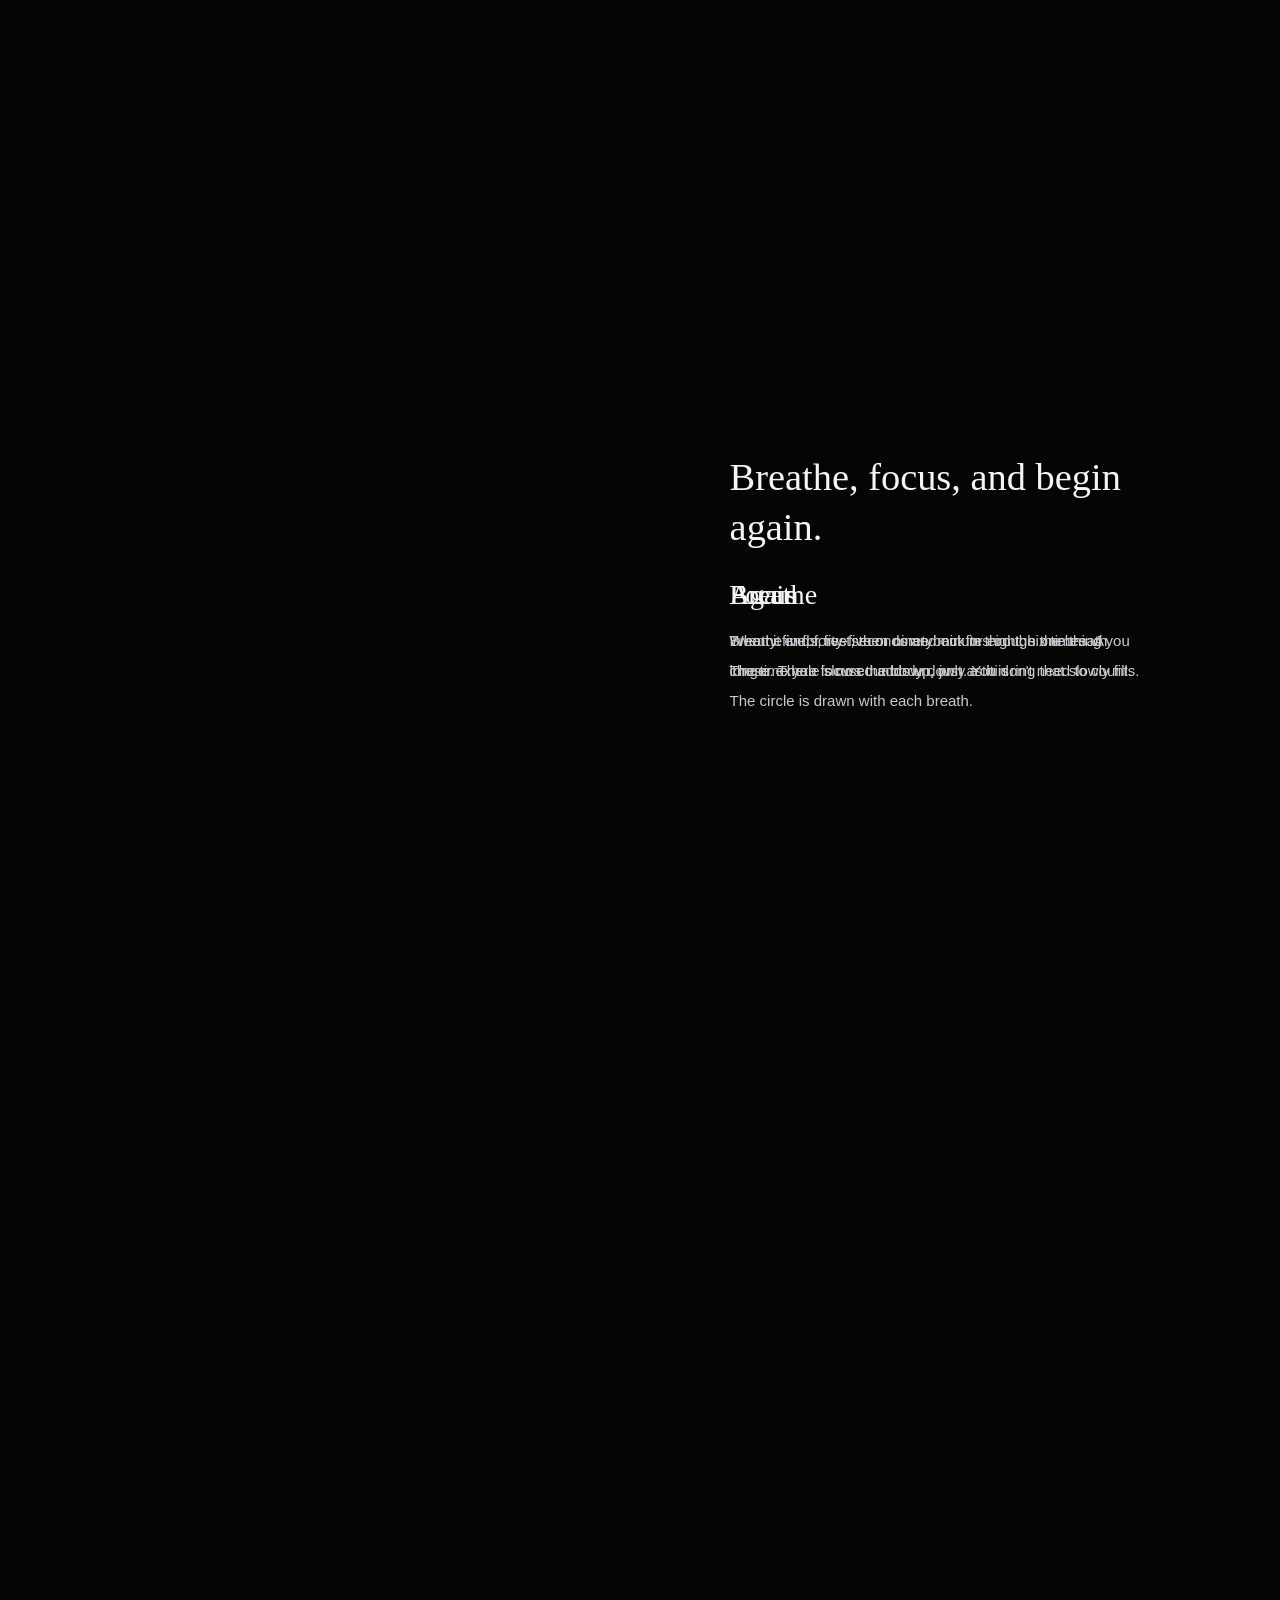
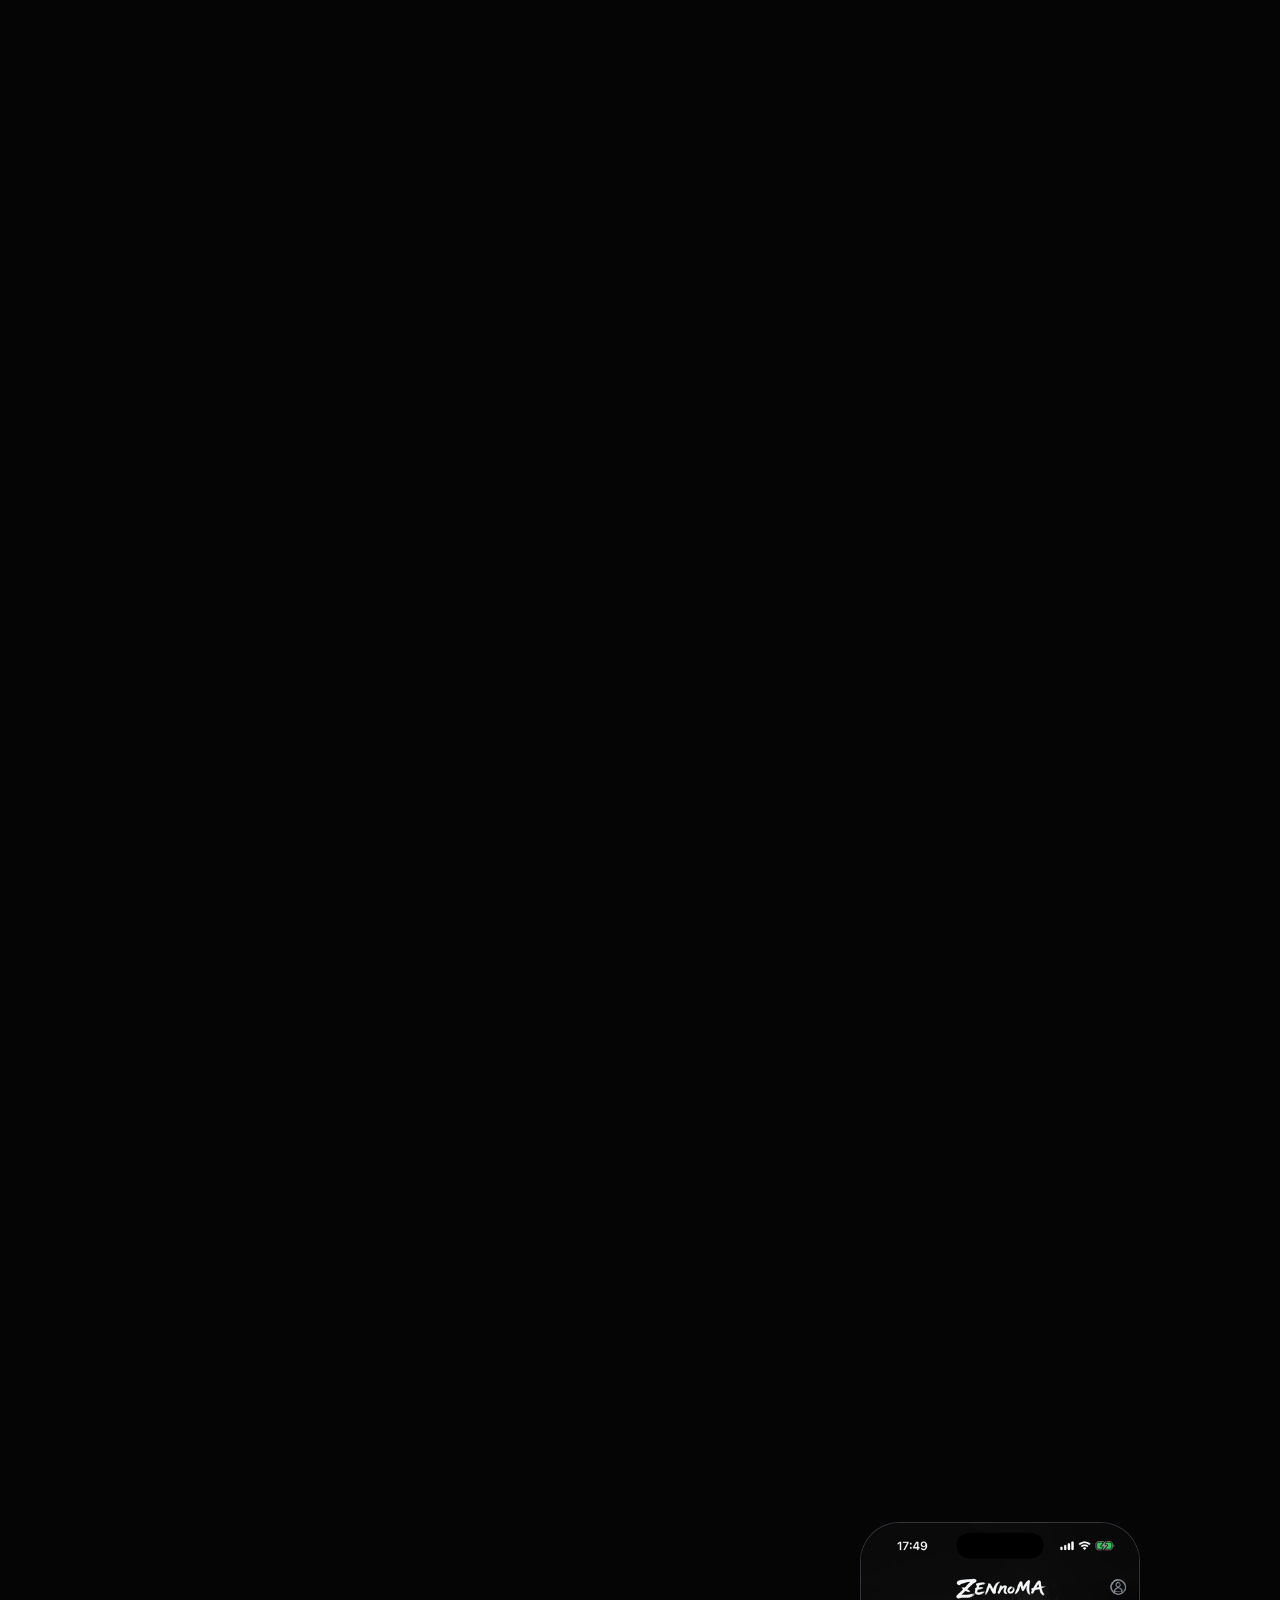
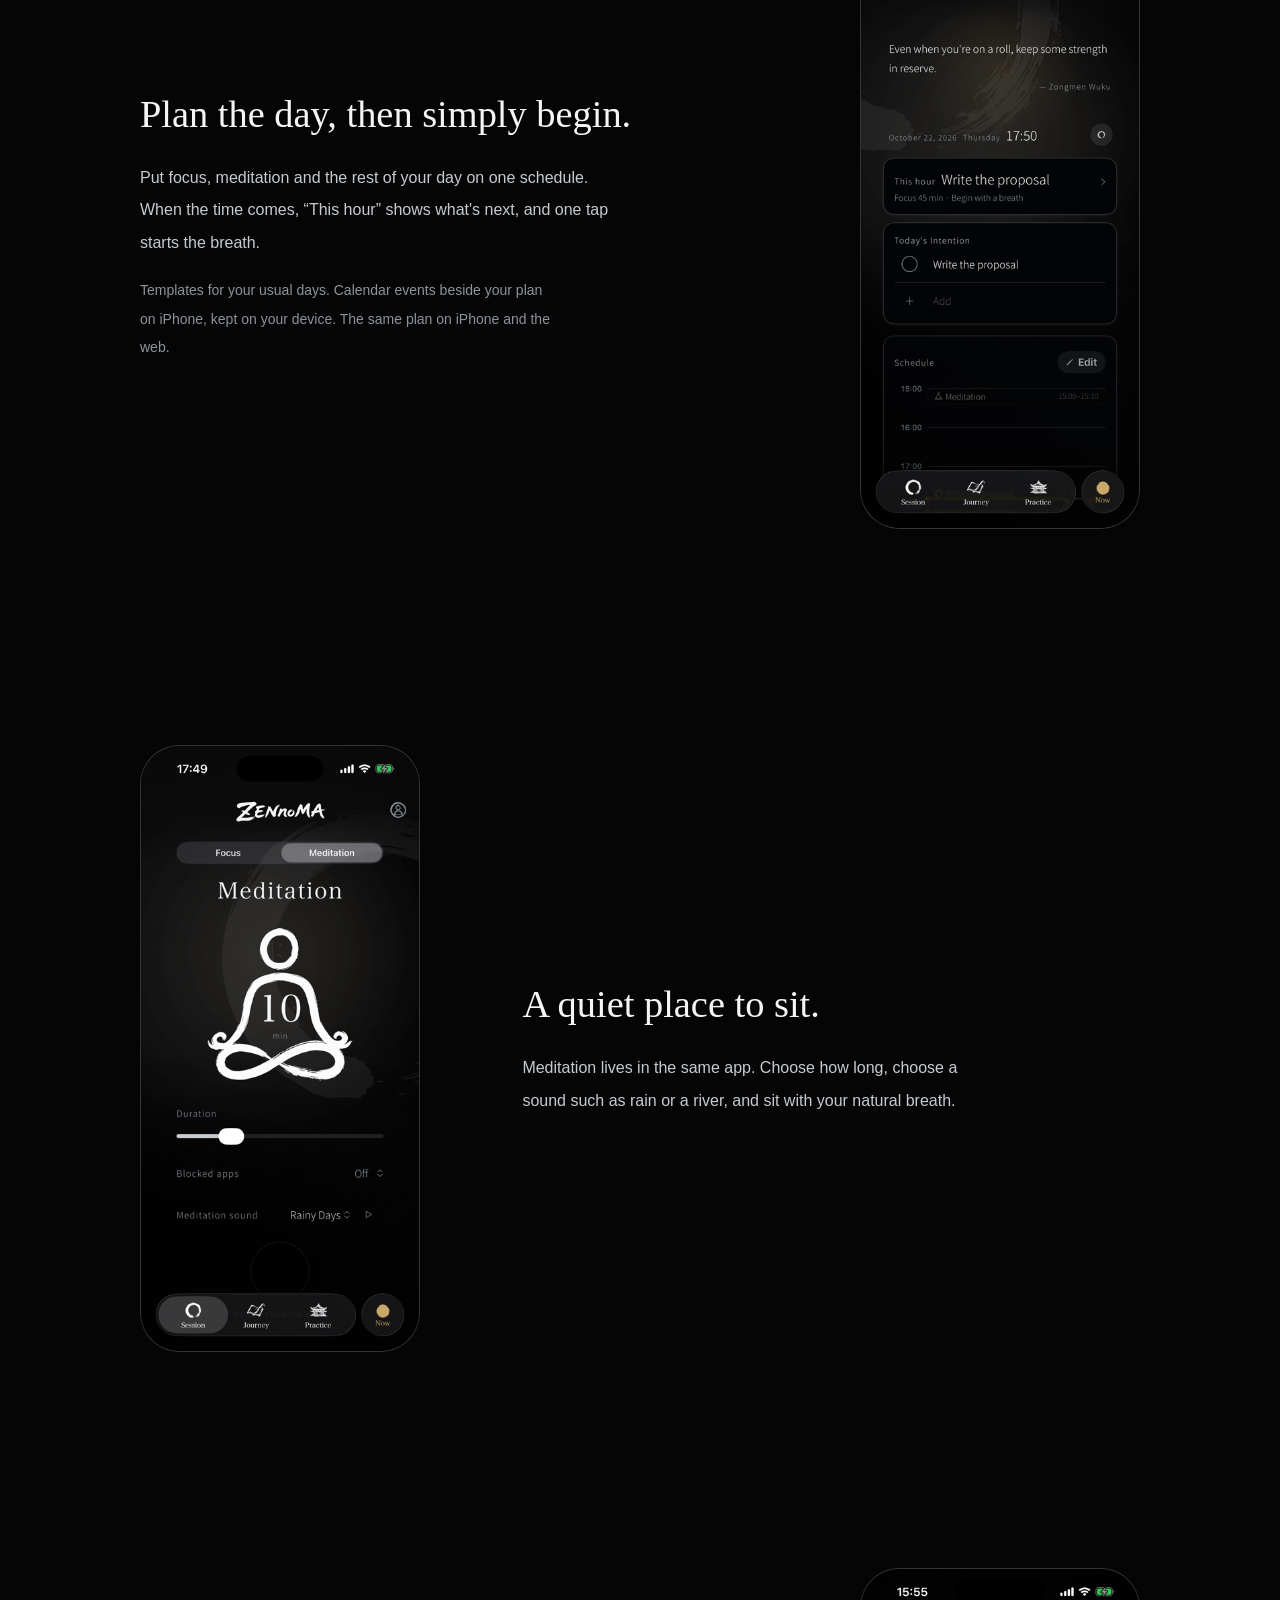
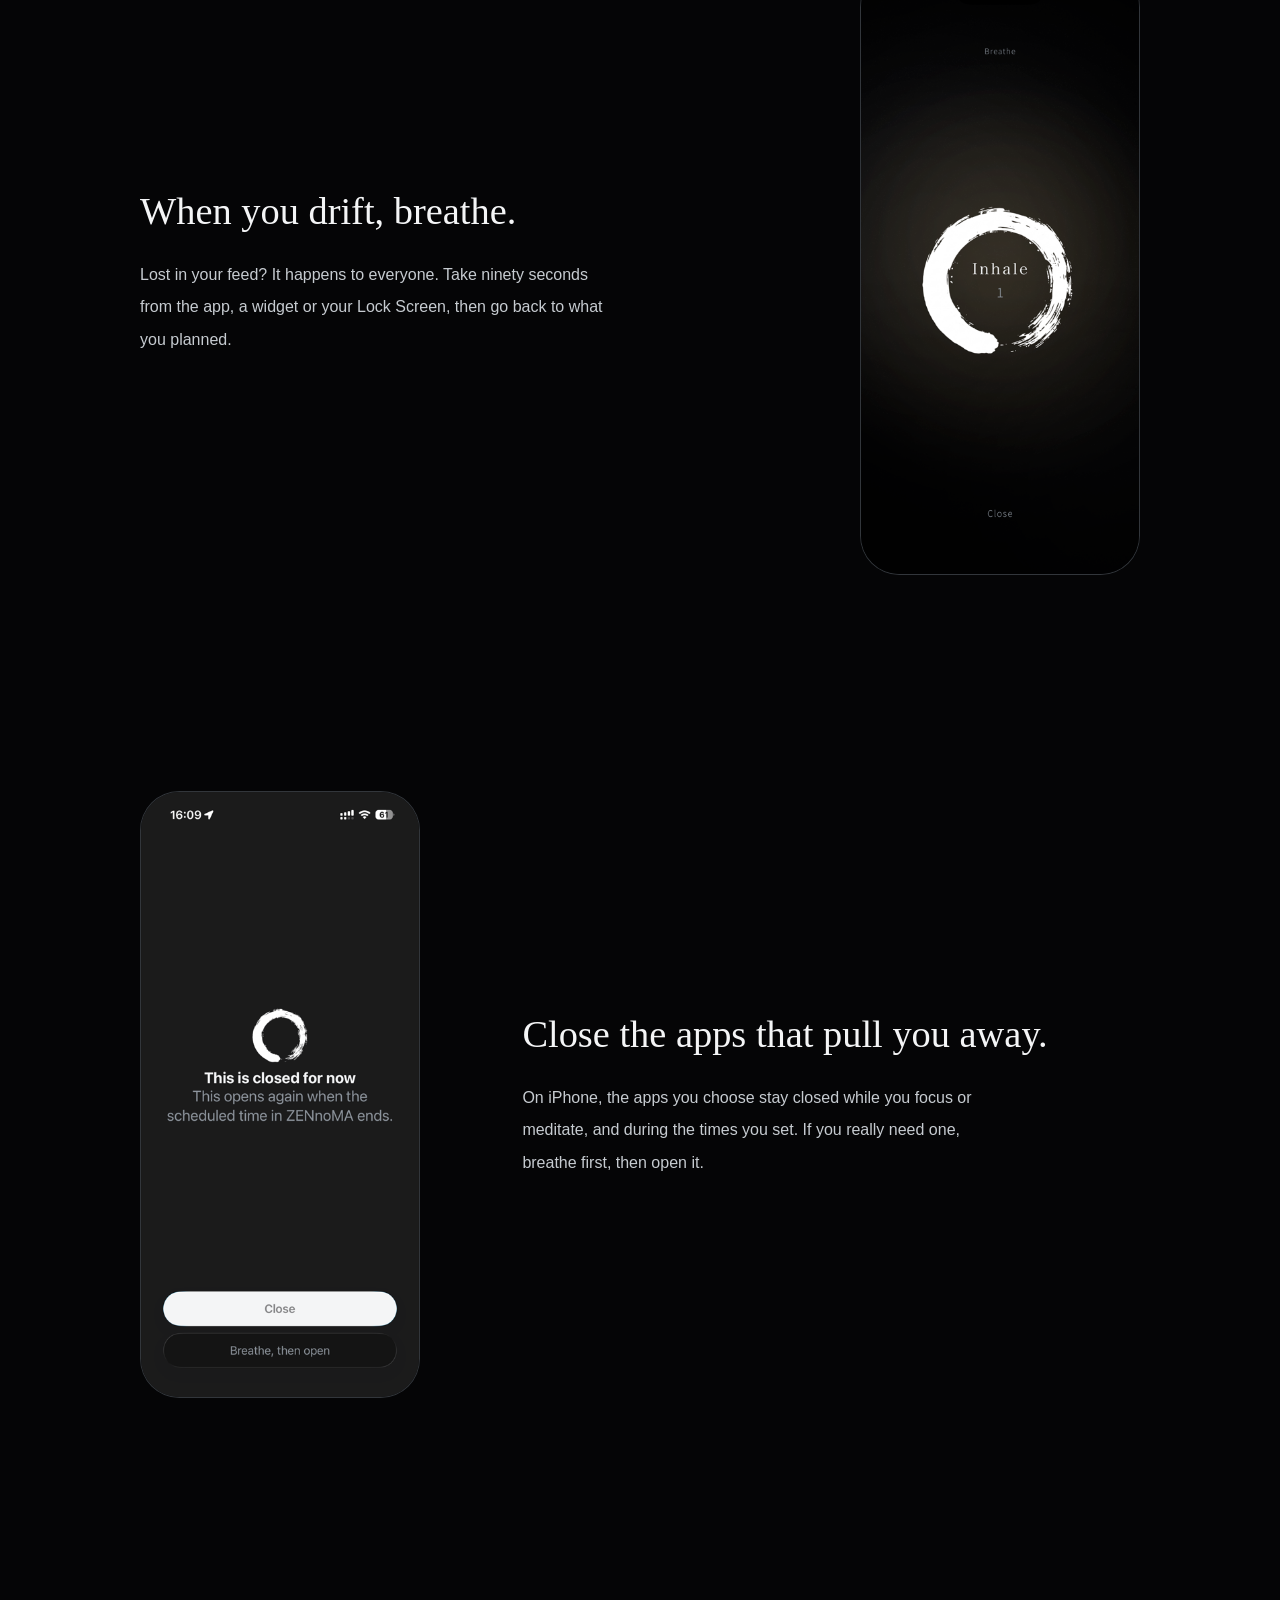
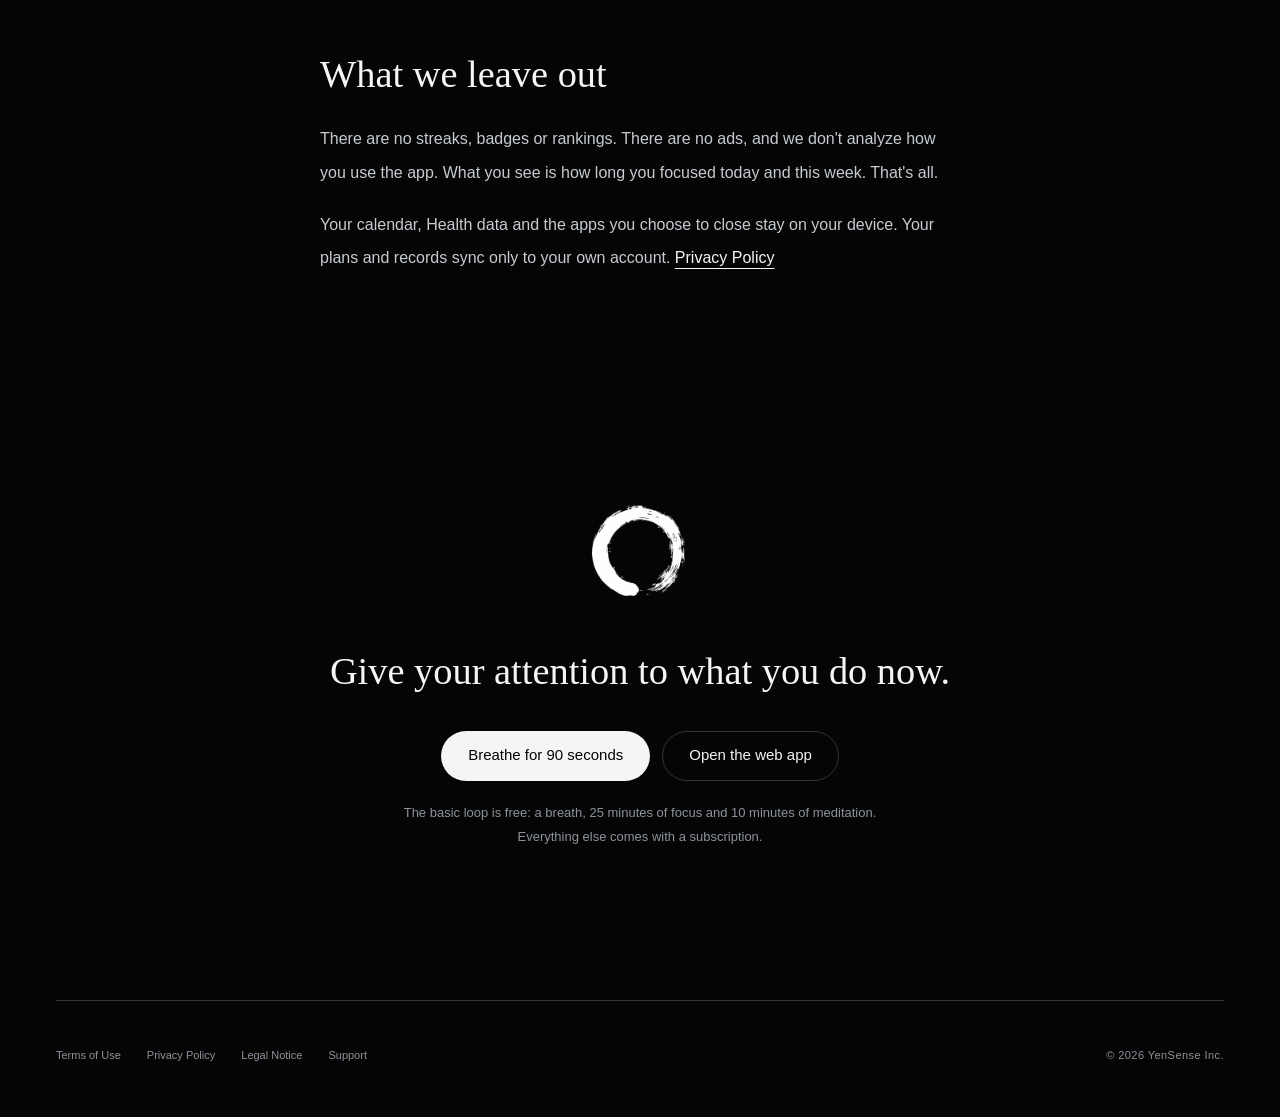
==== commit 30eb5abb: "公開（ZENnoMA 342161f）" ====
--- a/index.html
+++ b/index.html
@@ -3,11 +3,11 @@
 <head>
 <meta charset="utf-8">
 <meta name="viewport" content="width=device-width, initial-scale=1">
-<title>ZENnoMA | Focus begins with a breath</title>
-<meta name="description" content="When you can't focus, it isn't a lack of willpower. ZENnoMA settles you with ninety seconds of breathing, then begins your focus. No streaks, no ads, no tracking.">
+<title>ZENnoMA | Plan your day. Focus on the present.</title>
+<meta name="description" content="Inspired by the philosophy and practice of Japanese Zen, ZENnoMA brings daily planning, focus and meditation together.">
 <meta name="theme-color" content="#050506">
-<meta property="og:title" content="ZENnoMA | Focus begins with a breath">
-<meta property="og:description" content="ZENnoMA settles you with ninety seconds of breathing, then begins your focus.">
+<meta property="og:title" content="ZENnoMA | Plan your day. Focus on the present.">
+<meta property="og:description" content="Inspired by the philosophy and practice of Japanese Zen, ZENnoMA brings daily planning, focus and meditation together.">
 <meta property="og:type" content="website">
 <meta property="og:url" content="https://zennoma.com/">
 <link rel="canonical" href="https://zennoma.com/">
@@ -40,11 +40,11 @@
       <canvas data-hero-enso></canvas>
       <img class="hero-still on-ink" src="/assets/enso-on-ink.png" alt="" width="1200" height="1200"><img class="hero-still on-paper" src="/assets/enso-on-paper.png" alt="" width="1200" height="1200">
     </div>
-    <h1 id="hero-title">Focus begins with a breath.</h1>
-    <p class="hero-lead">ZENnoMA settles you with ninety seconds of breathing, and then your focus begins.</p>
+    <h1 id="hero-title">Plan your day. Focus on the present.</h1>
+    <p class="hero-lead">Inspired by the philosophy and practice of Japanese Zen, ZENnoMA brings daily planning, focus and meditation together.</p>
     <div class="actions">
       <button class="button primary" type="button" data-breath-open>Breathe for 90 seconds</button>
-      <a class="button quiet" href="https://app.zennoma.com">Open the web app</a>
+      <a class="button quiet" href="https://app.zennoma.com/?lang=en">Open the web app</a>
     </div>
     <p class="small">Free to begin. The iPhone app is coming soon.</p>
   </section>
@@ -116,8 +116,8 @@
 
   <section class="closing" aria-labelledby="closing-title">
     <span class="closing-enso" aria-hidden="true"><img class="on-ink" src="/assets/enso-on-ink.png" alt="" width="160" height="160" loading="lazy"><img class="on-paper" src="/assets/enso-on-paper.png" alt="" width="160" height="160" loading="lazy"></span>
-    <h2 id="closing-title" class="section-title">Start with ninety seconds.</h2>
-    <div class="actions"><button class="button primary" type="button" data-breath-open>Breathe for 90 seconds</button><a class="button quiet" href="https://app.zennoma.com">Open the web app</a></div>
+    <h2 id="closing-title" class="section-title">Give your attention to what you do now.</h2>
+    <div class="actions"><button class="button primary" type="button" data-breath-open>Breathe for 90 seconds</button><a class="button quiet" href="https://app.zennoma.com/?lang=en">Open the web app</a></div>
     <p class="small">The basic loop is free: a breath, 25 minutes of focus and 10 minutes of meditation. Everything else comes with a subscription.</p>
   </section>
 </main>
@@ -125,7 +125,7 @@
 <div class="breath" data-breath data-inhale="Inhale" data-exhale="Exhale" role="dialog" aria-modal="true" aria-label="90 seconds of breathing" hidden>
   <button class="breath-close" type="button" data-breath-close aria-label="Close"><svg viewBox="0 0 24 24" fill="none" stroke="currentColor" stroke-width="1.2" aria-hidden="true"><path d="M6 6l12 12M18 6 6 18"/></svg></button>
   <div class="breath-stage"><div class="breath-ripple"></div><div class="breath-ripple"></div><canvas data-breath-enso></canvas><div class="breath-center"><p class="breath-phase" data-breath-phase aria-live="polite"></p><p class="breath-count" data-breath-count></p></div></div>
-  <div class="breath-done" data-breath-done hidden><h2>You're settled.</h2><p>Begin while it's still with you.</p><div class="actions"><a class="button primary" href="https://app.zennoma.com">Start focusing on the web</a><button class="button quiet" type="button" data-breath-again>Breathe again</button></div></div>
+  <div class="breath-done" data-breath-done hidden><h2>You're settled.</h2><p>Begin while it's still with you.</p><div class="actions"><a class="button primary" href="https://app.zennoma.com/?lang=en">Start focusing on the web</a><button class="button quiet" type="button" data-breath-again>Breathe again</button></div></div>
 </div>
 
 <footer class="foot"><nav aria-label="Information"><a href="/terms">Terms of Use</a><a href="/privacy">Privacy Policy</a><a href="/legal">Legal Notice</a><a href="/support">Support</a></nav><p>© 2026 YenSense Inc.</p></footer>
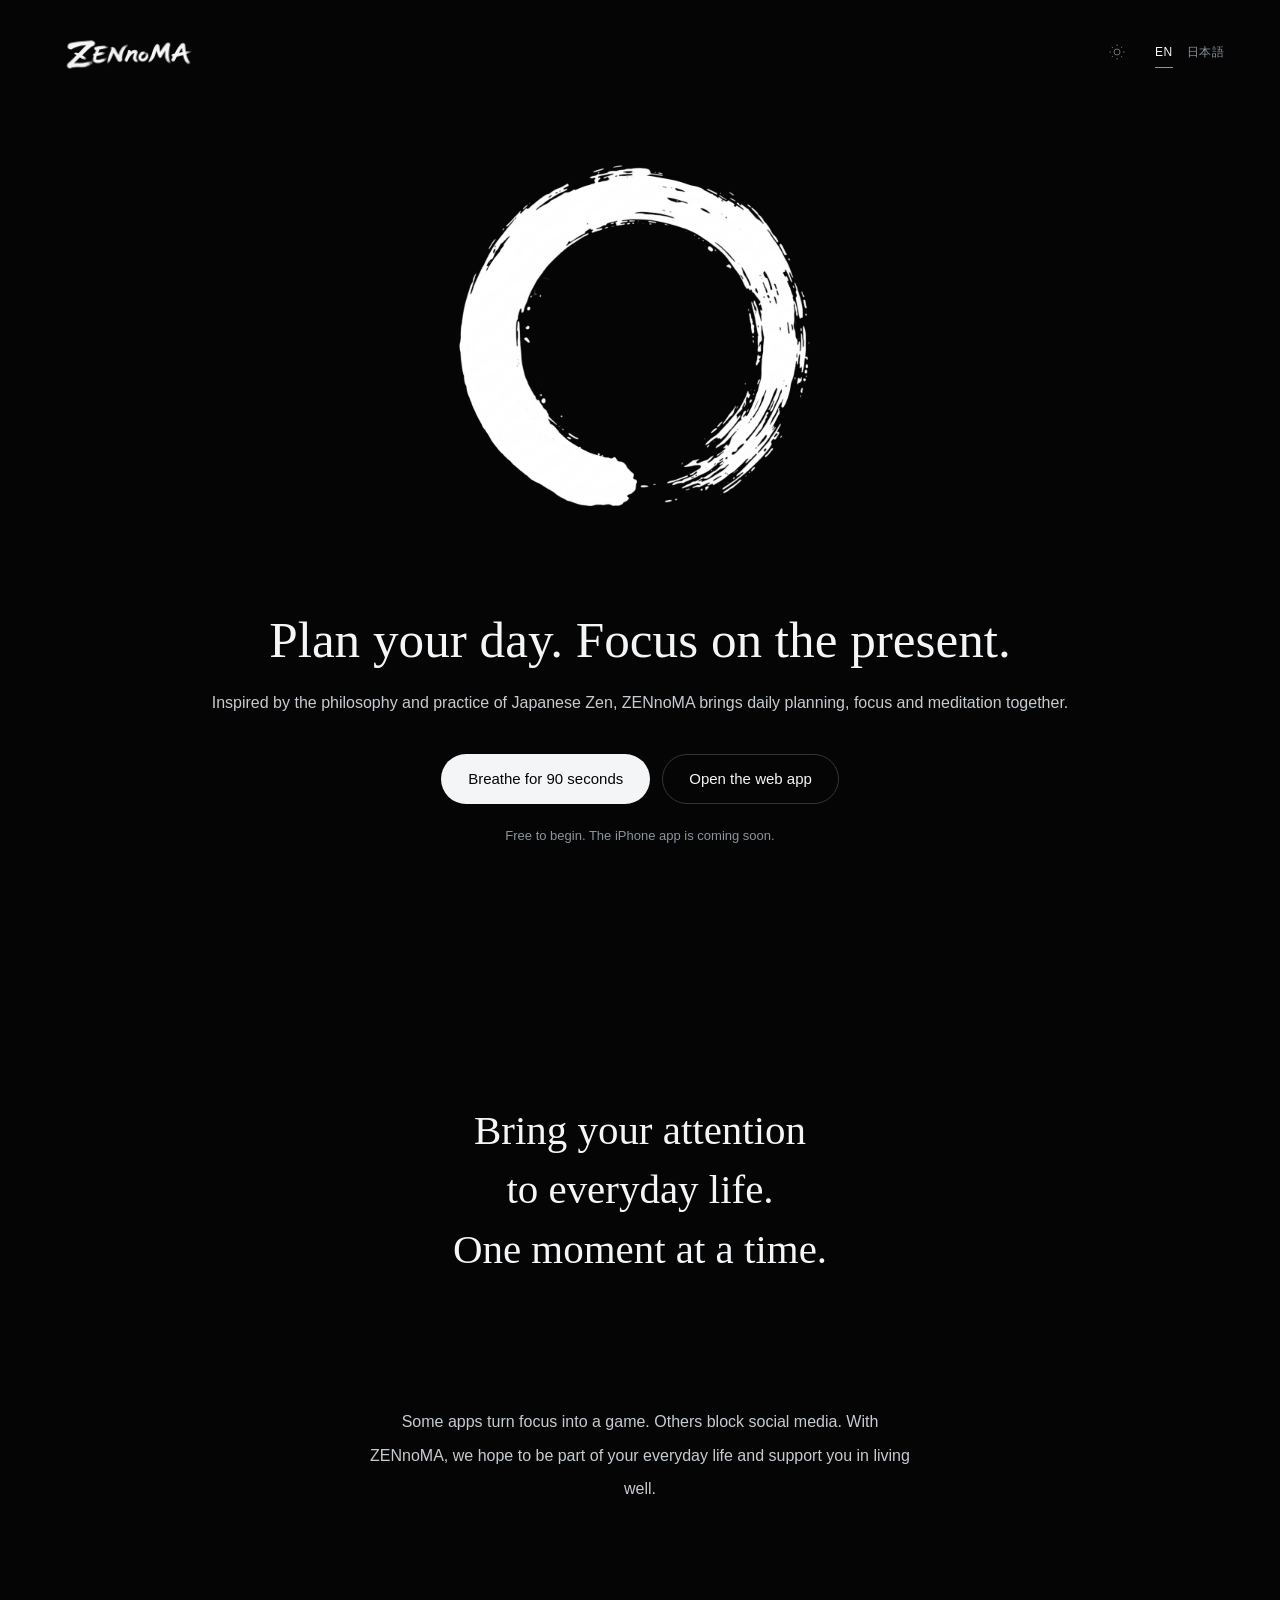
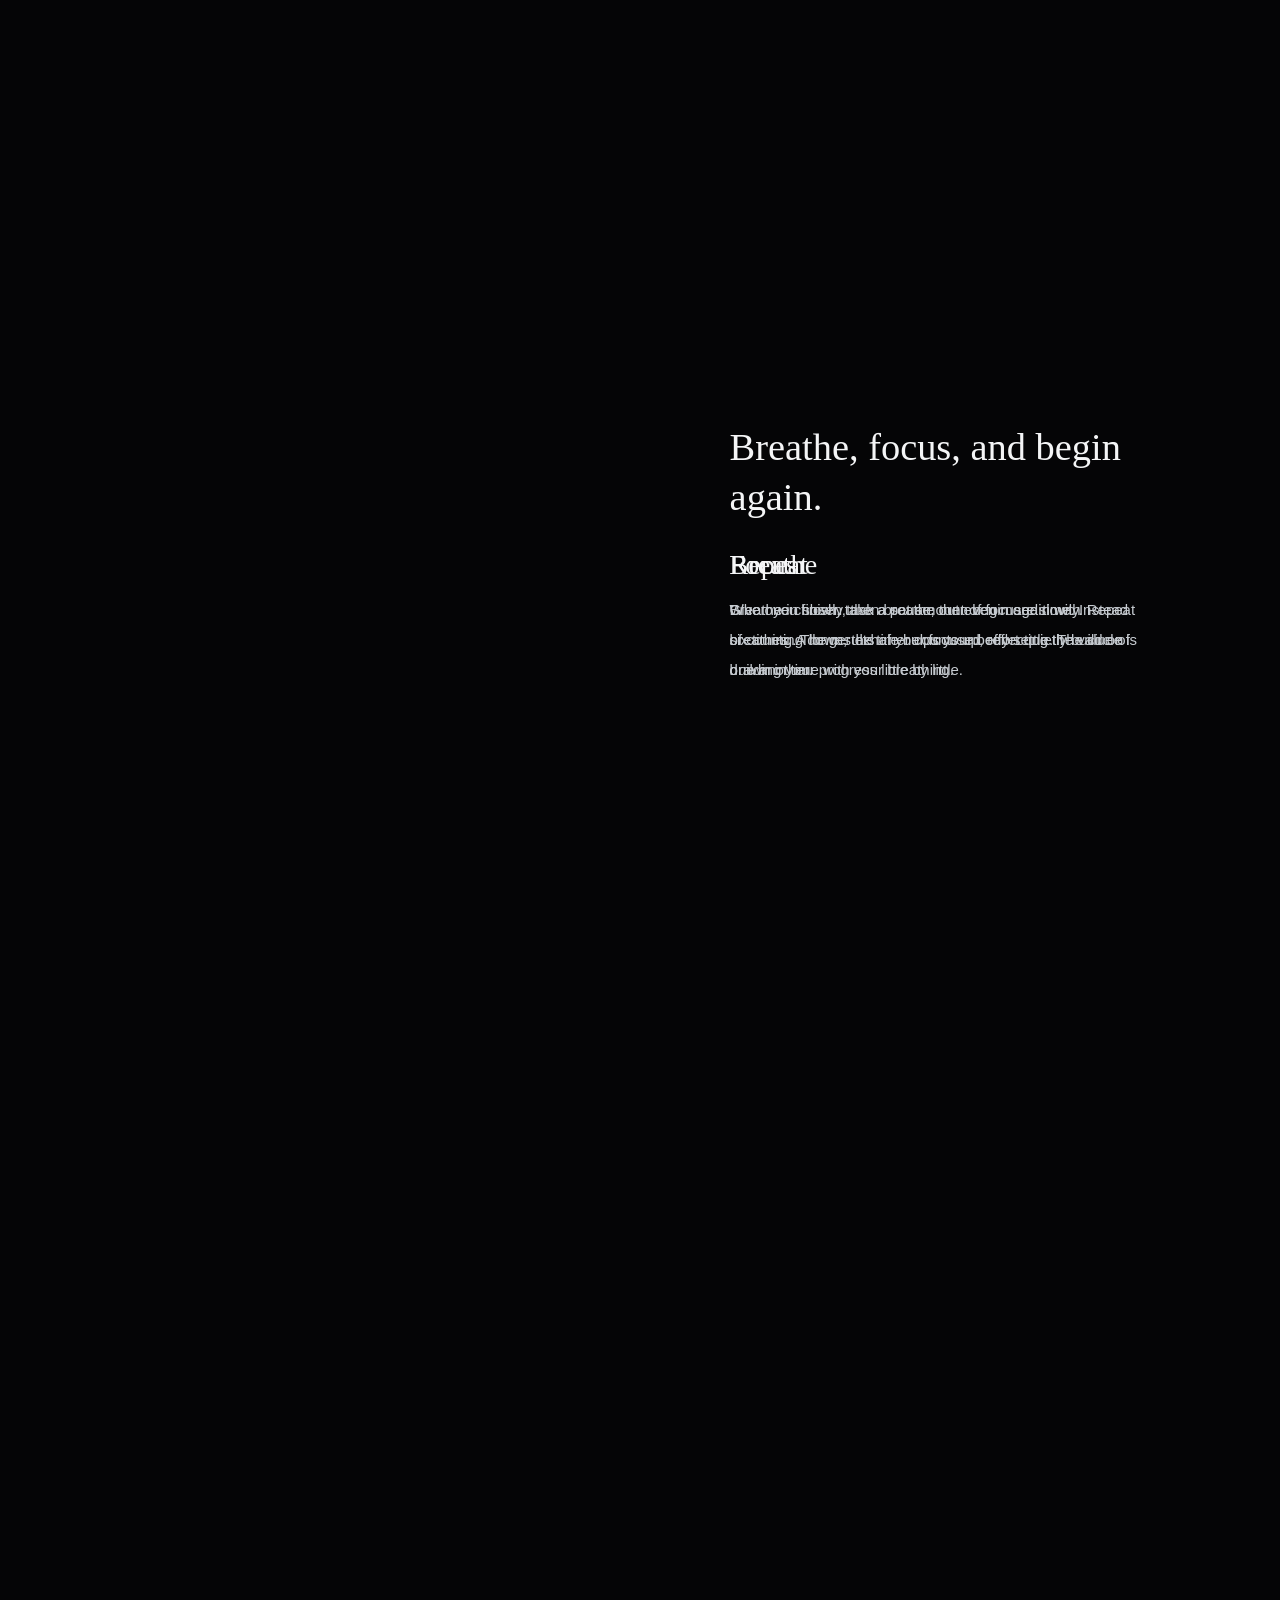
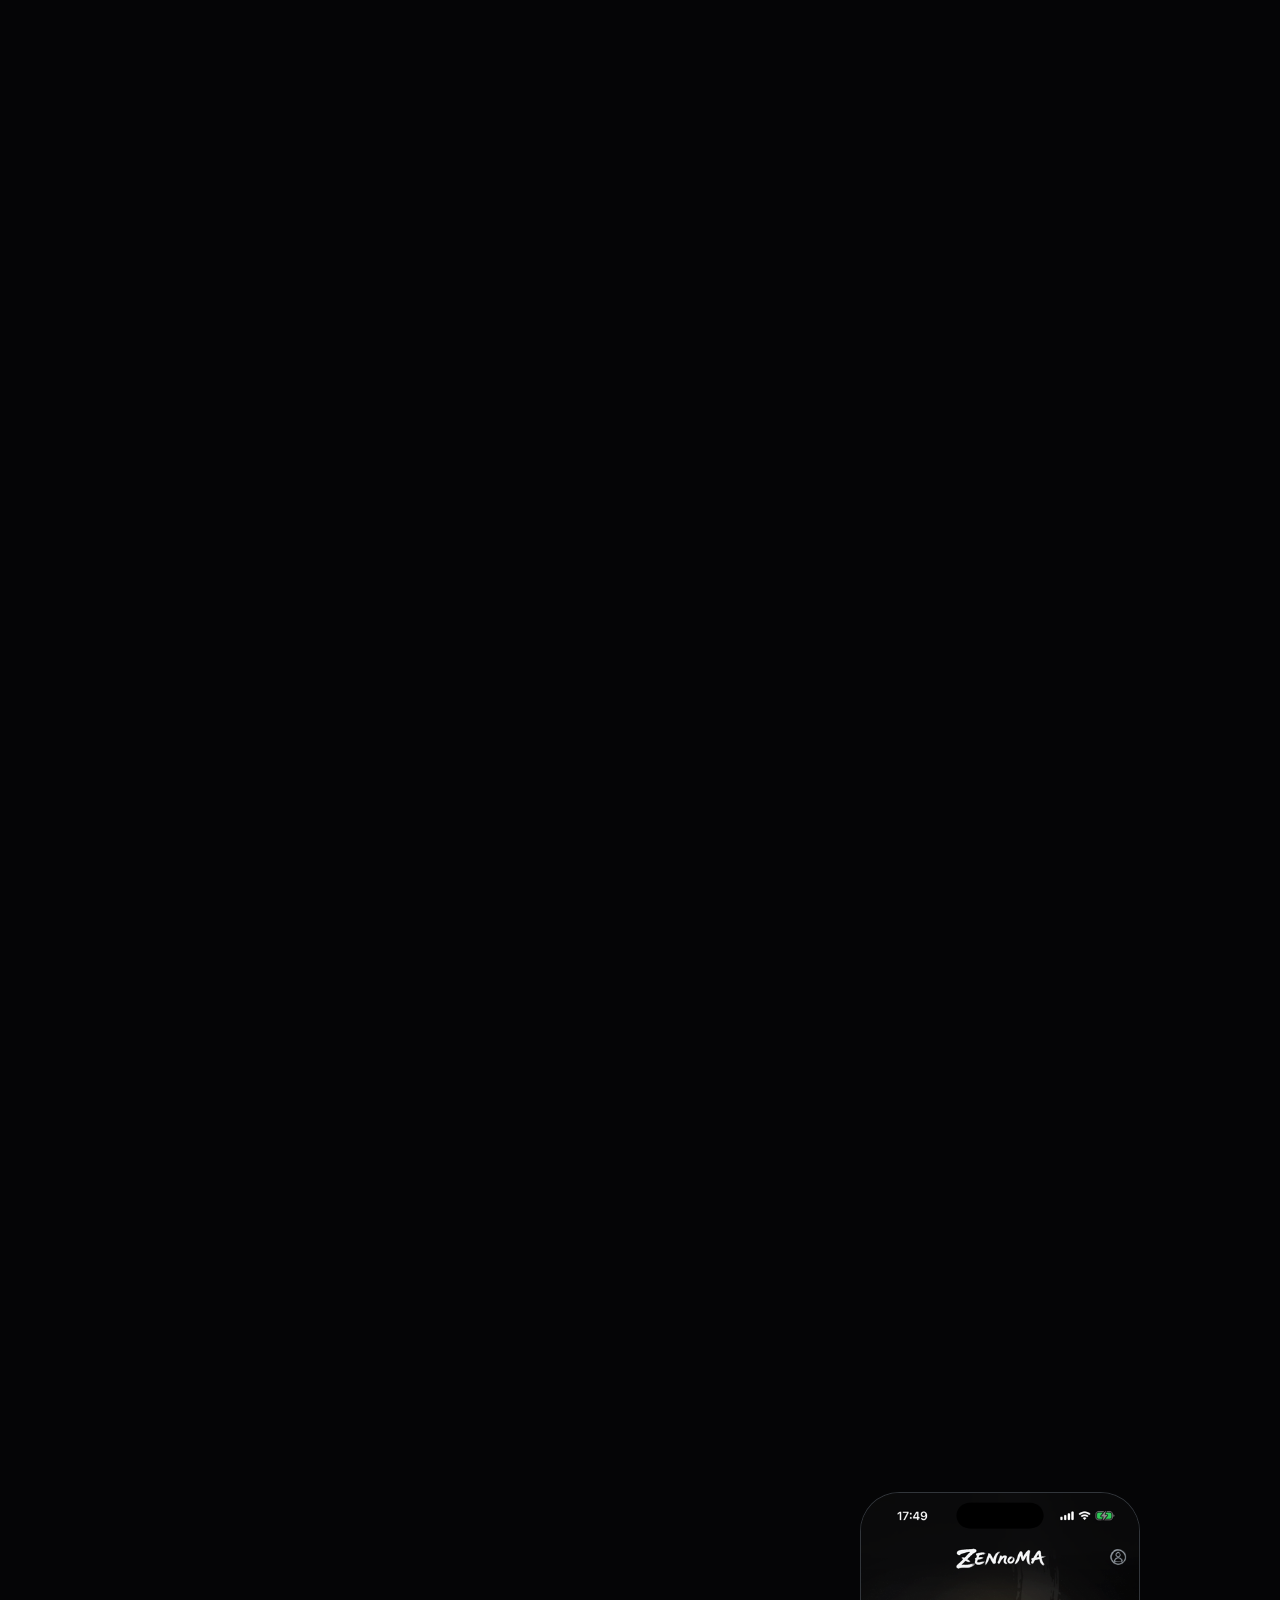
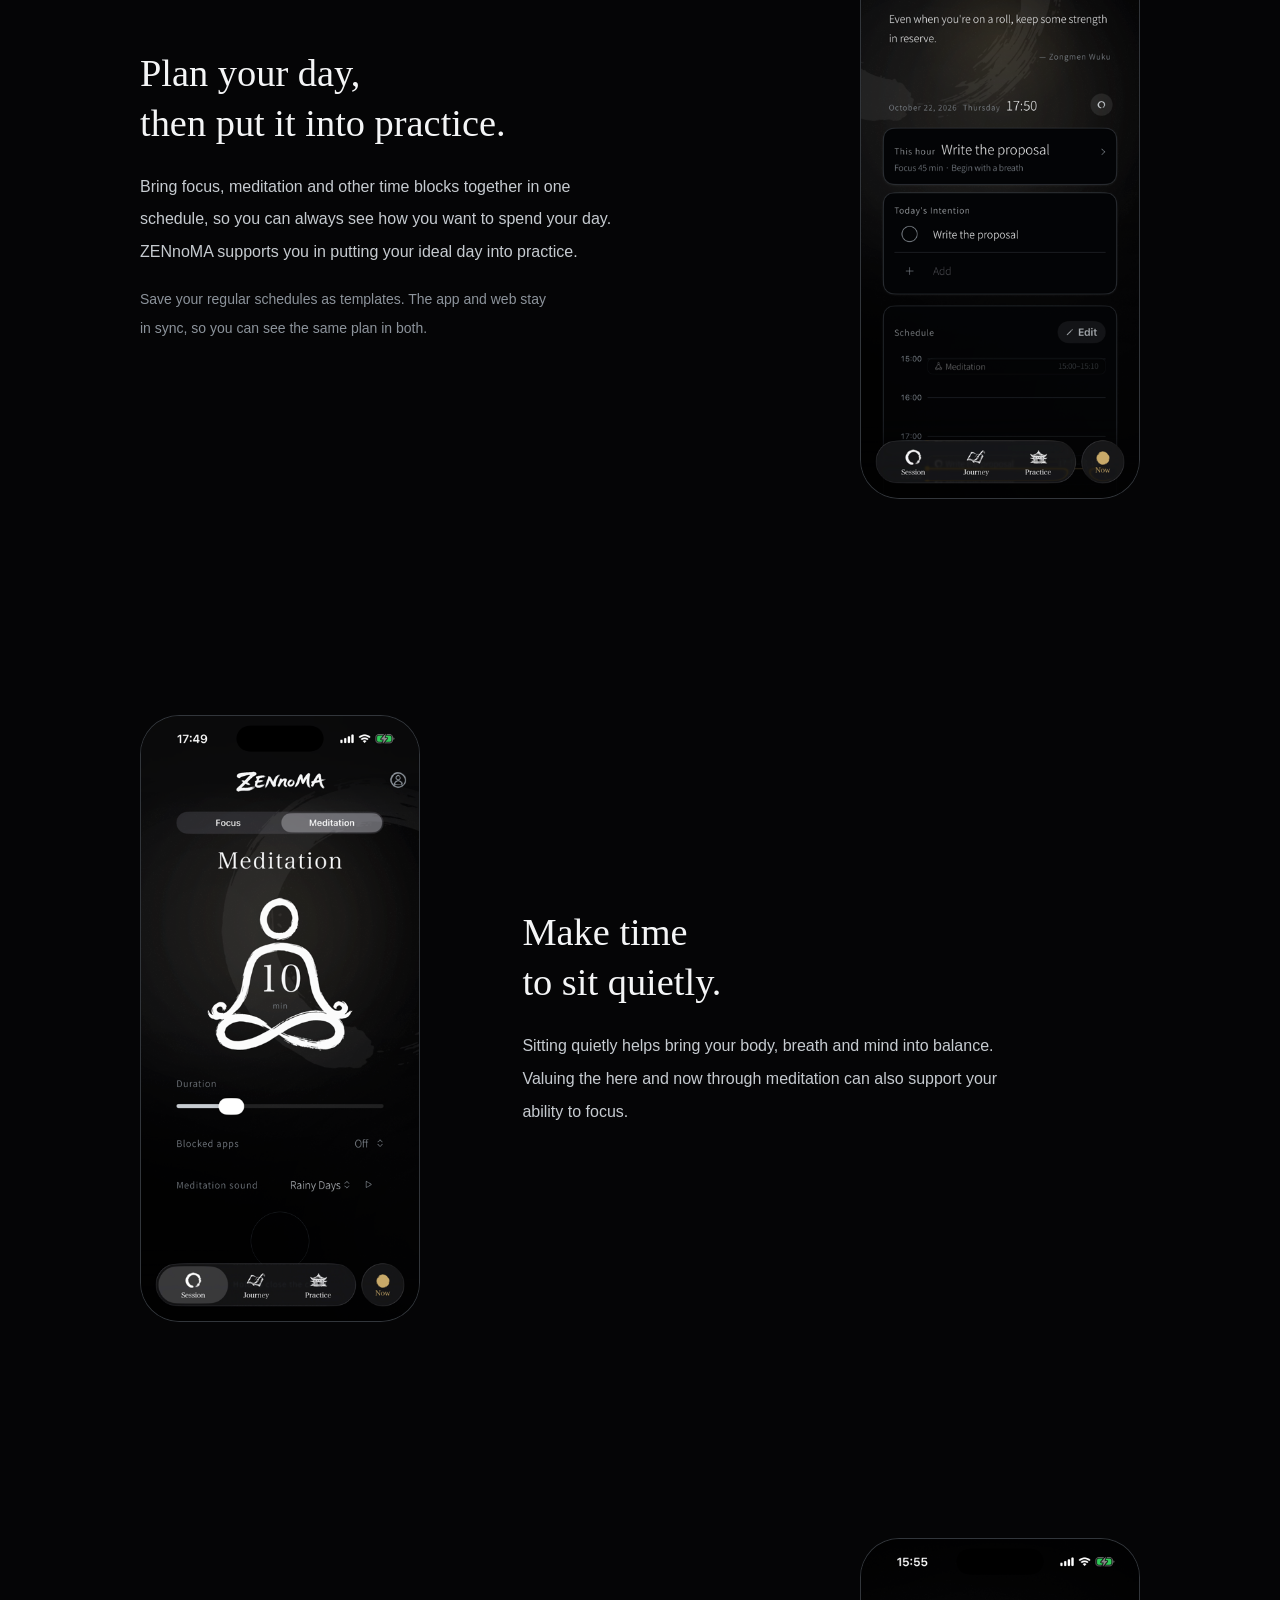
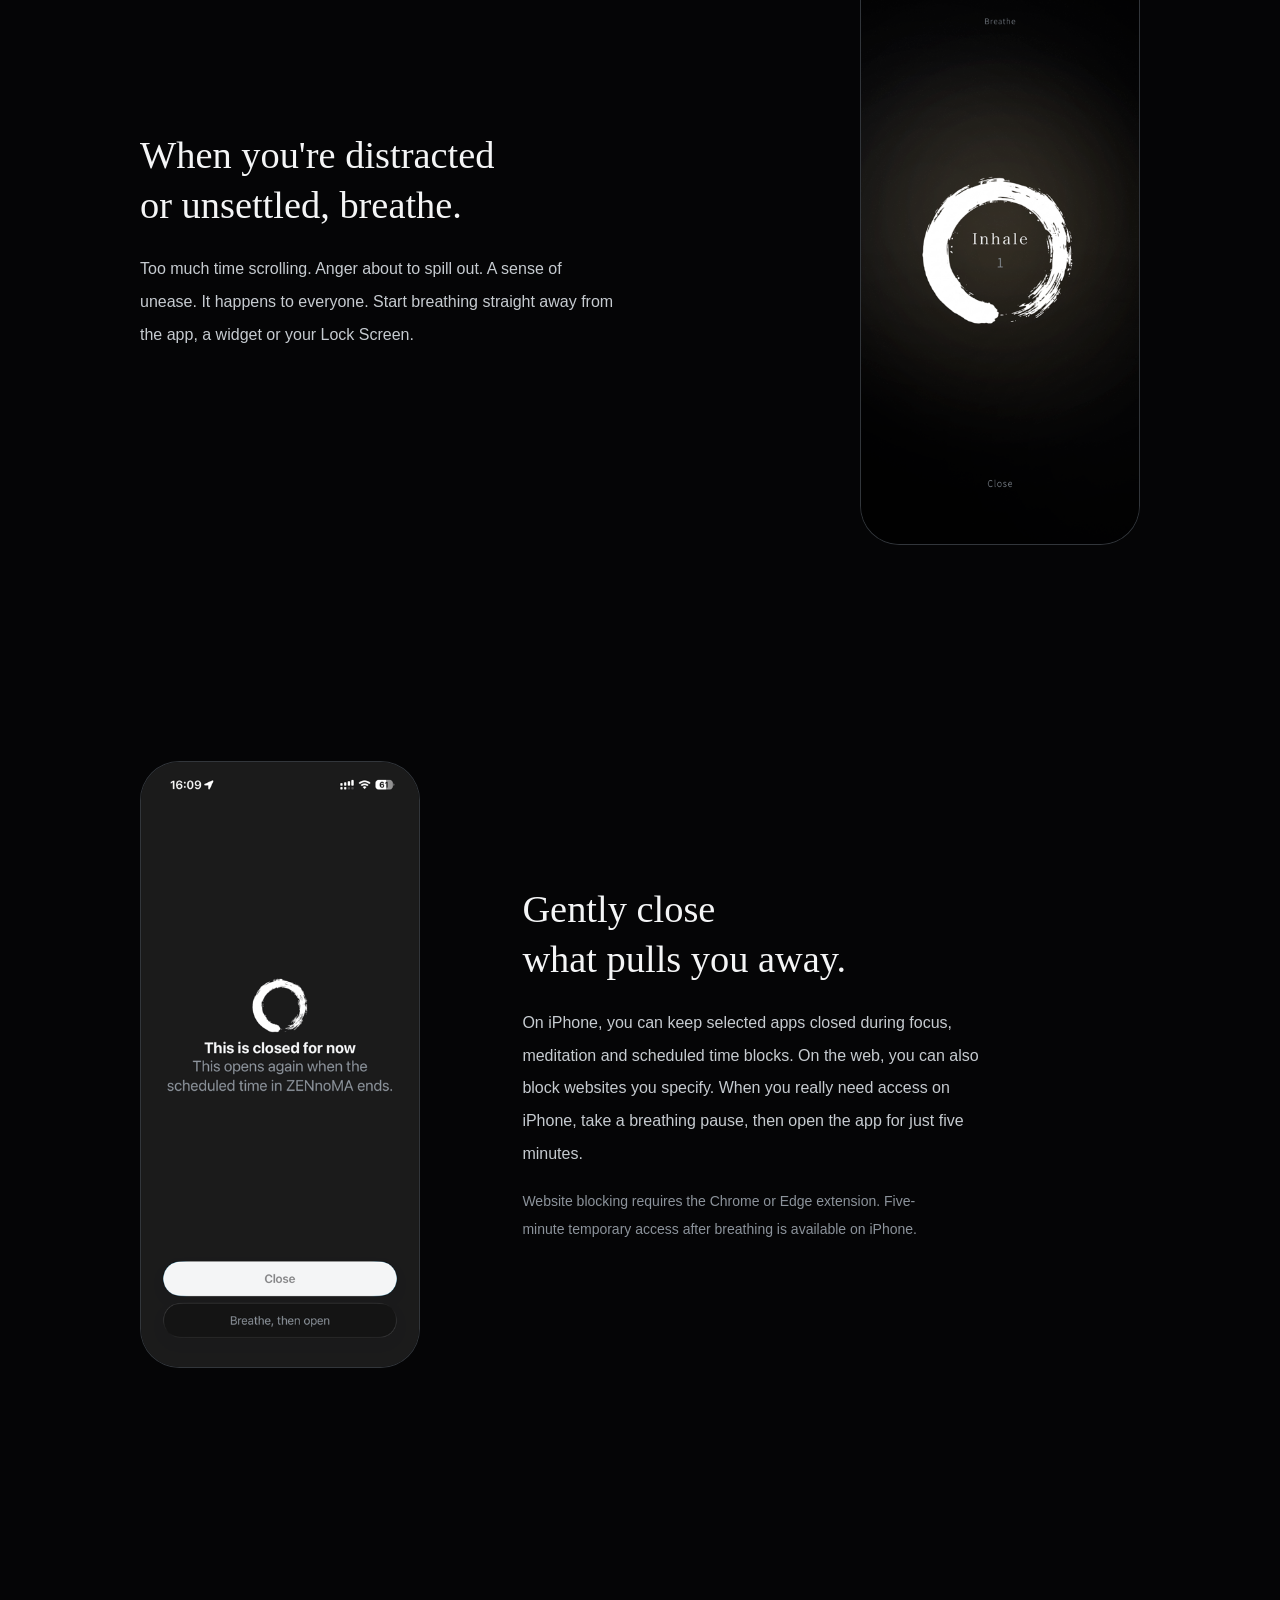
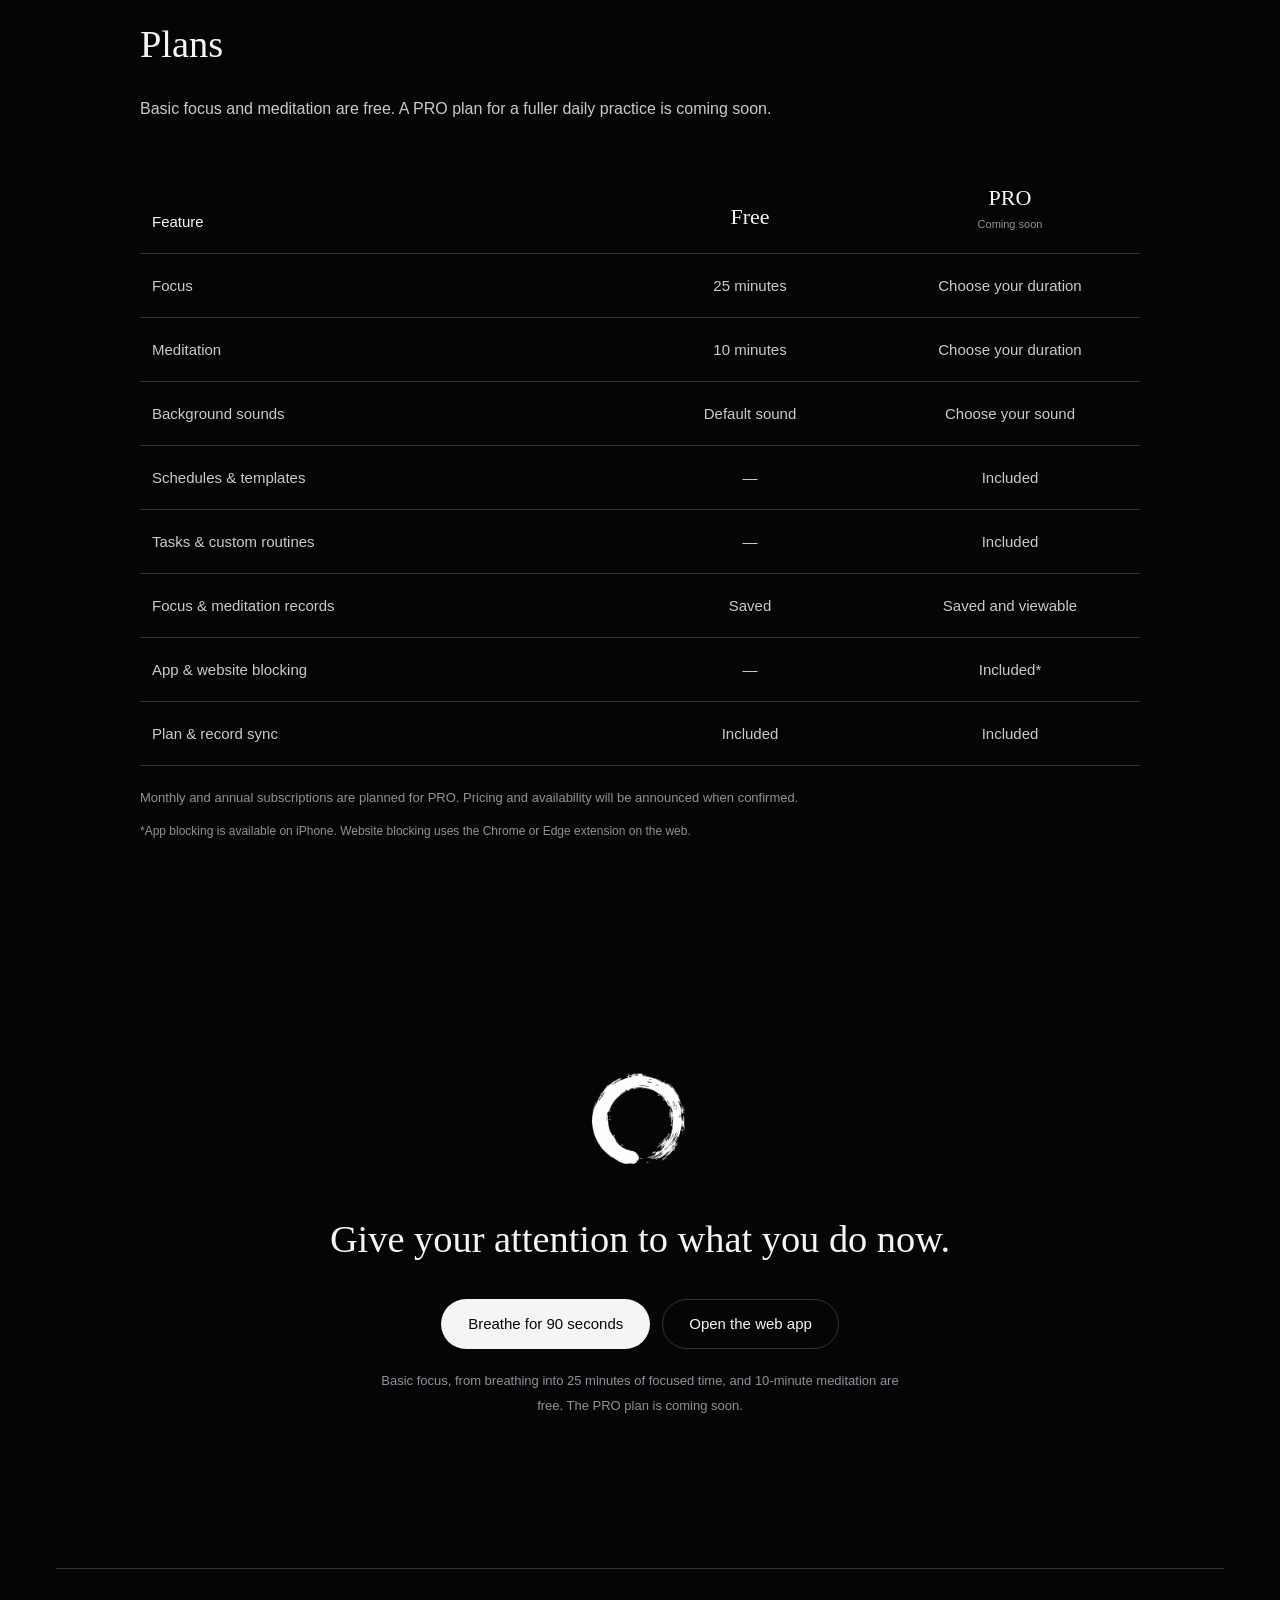
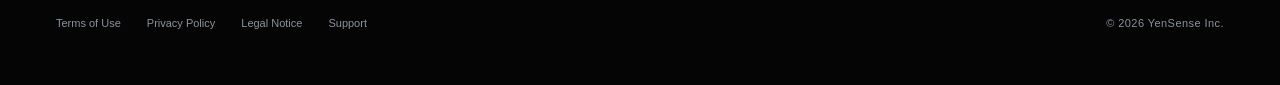
==== commit a0c3ce97: "公開（ZENnoMA 0f8f568）" ====
--- a/index.html
+++ b/index.html
@@ -51,8 +51,8 @@
 
   <section class="why" aria-labelledby="why-title">
     <h2 id="why-title" class="visually-hidden">Why ZENnoMA</h2>
-    <p class="manifesto"><span class="reveal">When you can't focus,</span><span class="reveal">it isn't a lack of willpower.</span><span class="reveal">You just haven't settled yet.</span></p>
-    <p class="why-body reveal">Some apps turn focus into a game. Others lock your phone. ZENnoMA does something that comes before both. It settles you first, with ninety seconds of breathing, and then you begin.</p>
+    <p class="manifesto"><span class="reveal">Bring your attention</span><span class="reveal">to everyday life.</span><span class="reveal">One moment at a time.</span></p>
+    <p class="why-body reveal">Some apps turn focus into a game. Others block social media. With ZENnoMA, we hope to be part of your everyday life and support you in living well.</p>
   </section>
 
   <section class="loop" data-loop aria-labelledby="loop-title">
@@ -67,9 +67,9 @@
       <div class="loop-text">
         <h2 id="loop-title" class="section-title">Breathe, focus, and begin again.</h2>
         <ol class="loop-steps">
-          <li class="loop-step is-active" data-loop-step><h3>Breathe</h3><p>Breathe in for five seconds and out for eight, six times. A longer exhale slows the body down. You don't need to count. The circle is drawn with each breath.</p></li>
-          <li class="loop-step" data-loop-step><h3>Focus</h3><p>Twenty-five, forty-five or ninety minutes on the one thing you chose. There is no countdown, only a thin ring that slowly fills.</p></li>
-          <li class="loop-step" data-loop-step><h3>Again</h3><p>When it ends, rest, then come back in through the breath. The time you focused adds up, just as it is.</p></li>
+          <li class="loop-step is-active" data-loop-step><h3>Breathe</h3><p>Breathe in slowly, then breathe out even more slowly. Repeat six times. A longer exhale helps your body settle. The circle is drawn in time with your breathing.</p></li>
+          <li class="loop-step" data-loop-step><h3>Focus</h3><p>Give one chosen task a set amount of focused time. Instead of counting down, the timer counts up, reflecting the value of building your progress little by little.</p></li>
+          <li class="loop-step" data-loop-step><h3>Repeat</h3><p>When you finish, take a pause, then begin again with breathing. The results of your focused effort quietly build on one another.</p></li>
         </ol>
       </div>
     </div>
@@ -77,48 +77,64 @@
 
   <section class="feature" aria-labelledby="day-title">
     <div class="feature-text reveal">
-      <h2 id="day-title" class="section-title">Plan the day, then simply begin.</h2>
-      <p>Put focus, meditation and the rest of your day on one schedule. When the time comes, “This hour” shows what's next, and one tap starts the breath.</p>
-      <p class="small">Templates for your usual days. Calendar events beside your plan on iPhone, kept on your device. The same plan on iPhone and the web.</p>
+      <h2 id="day-title" class="section-title">Plan your day,<br>then put it into practice.</h2>
+      <p>Bring focus, meditation and other time blocks together in one schedule, so you can always see how you want to spend your day. ZENnoMA supports you in putting your ideal day into practice.</p>
+      <p class="small">Save your regular schedules as templates. The app and web stay in sync, so you can see the same plan in both.</p>
     </div>
     <figure class="shot reveal"><div class="shot-frame" data-shot="Now"><img src="/assets/shots/en/now.png" alt="The Now screen, with This hour and today's schedule" width="1179" height="2556" loading="lazy" onerror="this.hidden=true"></div></figure>
   </section>
 
   <section class="feature" aria-labelledby="sit-title">
     <div class="feature-text reveal">
-      <h2 id="sit-title" class="section-title">A quiet place to sit.</h2>
-      <p>Meditation lives in the same app. Choose how long, choose a sound such as rain or a river, and sit with your natural breath.</p>
+      <h2 id="sit-title" class="section-title">Make time<br>to sit quietly.</h2>
+      <p>Sitting quietly helps bring your body, breath and mind into balance. Valuing the here and now through meditation can also support your ability to focus.</p>
     </div>
     <figure class="shot reveal"><div class="shot-frame" data-shot="Meditation"><img src="/assets/shots/en/meditation.png" alt="The meditation screen" width="1179" height="2556" loading="lazy" onerror="this.hidden=true"></div></figure>
   </section>
 
   <section class="feature" aria-labelledby="drift-title">
     <div class="feature-text reveal">
-      <h2 id="drift-title" class="section-title">When you drift, breathe.</h2>
-      <p>Lost in your feed? It happens to everyone. Take ninety seconds from the app, a widget or your Lock Screen, then go back to what you planned.</p>
+      <h2 id="drift-title" class="section-title">When you're distracted<br>or unsettled, breathe.</h2>
+      <p>Too much time scrolling. Anger about to spill out. A sense of unease. It happens to everyone. Start breathing straight away from the app, a widget or your Lock Screen.</p>
     </div>
     <figure class="shot reveal"><div class="shot-frame" data-shot="Breathe"><img src="/assets/shots/en/breath.png" alt="The breathing screen" width="1179" height="2556" loading="lazy" onerror="this.hidden=true"></div></figure>
   </section>
 
   <section class="feature" aria-labelledby="shield-title">
     <div class="feature-text reveal">
-      <h2 id="shield-title" class="section-title">Close the apps that pull you away.</h2>
-      <p>On iPhone, the apps you choose stay closed while you focus or meditate, and during the times you set. If you really need one, breathe first, then open it.</p>
+      <h2 id="shield-title" class="section-title">Gently close<br>what pulls you away.</h2>
+      <p>On iPhone, you can keep selected apps closed during focus, meditation and scheduled time blocks. On the web, you can also block websites you specify. When you really need access on iPhone, take a breathing pause, then open the app for just five minutes.</p>
+      <p class="small">Website blocking requires the Chrome or Edge extension. Five-minute temporary access after breathing is available on iPhone.</p>
     </div>
     <figure class="shot reveal"><div class="shot-frame" data-shot="Closed app"><img src="/assets/shots/en/shield.png" alt="The screen shown when you open a closed app" width="1179" height="2556" loading="lazy" onerror="this.hidden=true"></div></figure>
   </section>
 
-  <section class="leave-out reveal" aria-labelledby="leave-title">
-    <h2 id="leave-title" class="section-title">What we leave out</h2>
-    <p>There are no streaks, badges or rankings. There are no ads, and we don't analyze how you use the app. What you see is how long you focused today and this week. That's all.</p>
-    <p>Your calendar, Health data and the apps you choose to close stay on your device. Your plans and records sync only to your own account. <a href="/privacy">Privacy Policy</a></p>
+  <section class="plans reveal" aria-labelledby="plans-title">
+    <h2 id="plans-title" class="section-title">Plans</h2>
+    <p class="plans-intro">Basic focus and meditation are free. A PRO plan for a fuller daily practice is coming soon.</p>
+    <table class="plan-table">
+      <caption class="visually-hidden">Free and PRO feature comparison</caption>
+      <thead><tr><th scope="col">Feature</th><th scope="col">Free</th><th scope="col">PRO<small>Coming soon</small></th></tr></thead>
+      <tbody>
+        <tr><th scope="row">Focus</th><td>25 minutes</td><td>Choose your duration</td></tr>
+        <tr><th scope="row">Meditation</th><td>10 minutes</td><td>Choose your duration</td></tr>
+        <tr><th scope="row">Background sounds</th><td>Default sound</td><td>Choose your sound</td></tr>
+        <tr><th scope="row">Schedules & templates</th><td>—</td><td>Included</td></tr>
+        <tr><th scope="row">Tasks & custom routines</th><td>—</td><td>Included</td></tr>
+        <tr><th scope="row">Focus & meditation records</th><td>Saved</td><td>Saved and viewable</td></tr>
+        <tr><th scope="row">App & website blocking</th><td>—</td><td>Included*</td></tr>
+        <tr><th scope="row">Plan & record sync</th><td>Included</td><td>Included</td></tr>
+      </tbody>
+    </table>
+    <p class="small">Monthly and annual subscriptions are planned for PRO. Pricing and availability will be announced when confirmed.</p>
+    <p class="small plans-platforms">*App blocking is available on iPhone. Website blocking uses the Chrome or Edge extension on the web.</p>
   </section>
 
   <section class="closing" aria-labelledby="closing-title">
     <span class="closing-enso" aria-hidden="true"><img class="on-ink" src="/assets/enso-on-ink.png" alt="" width="160" height="160" loading="lazy"><img class="on-paper" src="/assets/enso-on-paper.png" alt="" width="160" height="160" loading="lazy"></span>
     <h2 id="closing-title" class="section-title">Give your attention to what you do now.</h2>
     <div class="actions"><button class="button primary" type="button" data-breath-open>Breathe for 90 seconds</button><a class="button quiet" href="https://app.zennoma.com/?lang=en">Open the web app</a></div>
-    <p class="small">The basic loop is free: a breath, 25 minutes of focus and 10 minutes of meditation. Everything else comes with a subscription.</p>
+    <p class="small">Basic focus, from breathing into 25 minutes of focused time, and 10-minute meditation are free. The PRO plan is coming soon.</p>
   </section>
 </main>
 
--- a/lp/lp.css
+++ b/lp/lp.css
@@ -36,7 +36,8 @@
 html:not(.js) .hero-enso canvas { display: none; }
 .hero h1 { margin: 0 0 16px; font: 400 clamp(32px, 4vw, 52px)/1.25 var(--display); }
 html[lang="ja"] .hero h1 { font-size: clamp(26px, 3.2vw, 40px); line-height: 1.6; letter-spacing: .16em; }
-.hero-lead { max-width: 30em; margin: 0; color: var(--ink2); font-size: 16px; line-height: 1.9; }
+/* 紹介文は幅による折り返しだけにし、PCでは一文を途中で区切らない。 */
+.hero-lead { max-width: 100%; margin: 0; color: var(--ink2); font-size: 16px; line-height: 1.9; }
 
 /* 考え方 — 売り物の主張（CLAUDE.md 第1節）。日本語は縦書き */
 .why { display: grid; justify-items: center; gap: 14vh; max-width: 1080px; margin: 0 auto; padding: 8vh 40px 22vh; }
--- a/lp/lp-sections.css
+++ b/lp/lp-sections.css
@@ -1,4 +1,4 @@
-/* LP — 中ほどから: アプリの実際の画面と短い文・やらないこと・締め・足もと、と幅ごとの直し。
+/* LP — 中ほどから: アプリの実際の画面と短い文・プランの比較・締め・足もと、と幅ごとの直し。
    画面は CEO が iPhone で撮ったスクリーンショット（site/assets/shots/<言語>/）。
    まだ無い画面は、枠と名前だけを出す（公開のスクリプトは、無い画面があると送る前に止める）。 */
 
@@ -15,11 +15,20 @@
 .shot-frame::before { content: attr(data-shot); position: absolute; inset: 0; display: grid; place-items: center; color: var(--ink3); font-size: 12px; letter-spacing: .1em; }
 .shot-frame img { position: relative; display: block; width: 100%; height: 100%; object-fit: cover; }
 
-/* やらないこと */
-.leave-out { max-width: 720px; margin: 0 auto; padding: 16vh 40px 10vh; }
-.leave-out p { margin: 0; color: var(--ink2); font-size: 16px; line-height: 2.1; }
-.leave-out p + p { margin-top: 18px; }
-.leave-out a { color: var(--ink); white-space: nowrap; }
+/* プランの比較。既存の文字・余白・細い罫線だけで組む。 */
+.plans { max-width: 1080px; margin: 0 auto; padding: 16vh 40px 10vh; }
+.plans-intro { max-width: 40em; margin: 0 0 36px; color: var(--ink2); font-size: 16px; line-height: 2.1; }
+.plan-table { width: 100%; border-collapse: collapse; table-layout: fixed; font-size: 15px; line-height: 1.8; }
+.plan-table th, .plan-table td { padding: 18px 12px; border-bottom: 1px solid var(--hair); overflow-wrap: anywhere; }
+.plan-table th:first-child { width: 48%; text-align: left; }
+.plan-table th { font-weight: 400; }
+.plan-table thead th { vertical-align: bottom; color: var(--ink); }
+.plan-table thead th:not(:first-child) { font: 400 22px/1.6 var(--display); }
+.plan-table thead small { display: block; color: var(--ink3); font: 300 11px/1.8 var(--sans); }
+.plan-table tbody th { color: var(--ink2); }
+.plan-table td { color: var(--ink2); text-align: center; }
+.plans .small { max-width: 52em; }
+.plans .plans-platforms { margin-top: 10px; font-size: 12px; }
 
 /* 締め */
 .closing { display: flex; flex-direction: column; align-items: center; padding: 14vh 24px 6vh; text-align: center; }
@@ -46,7 +55,11 @@
   .hero { padding-bottom: 14vh; }
   .hero-enso { width: min(80vw, 46vh); }
   .why { gap: 10vh; padding: 6vh 24px 16vh; }
-  .loop, .feature, .leave-out { padding-left: 24px; padding-right: 24px; }
+  .loop, .feature, .plans { padding-left: 24px; padding-right: 24px; }
+  .plan-table { font-size: 12px; }
+  .plan-table th, .plan-table td { padding: 15px 8px; }
+  .plan-table th:first-child { width: 42%; }
+  .plan-table thead th:not(:first-child) { font-size: 18px; }
   .feature { padding-top: 9vh; padding-bottom: 9vh; }
   .landing .foot { display: block; }
   .landing .foot p { margin-top: 16px; }
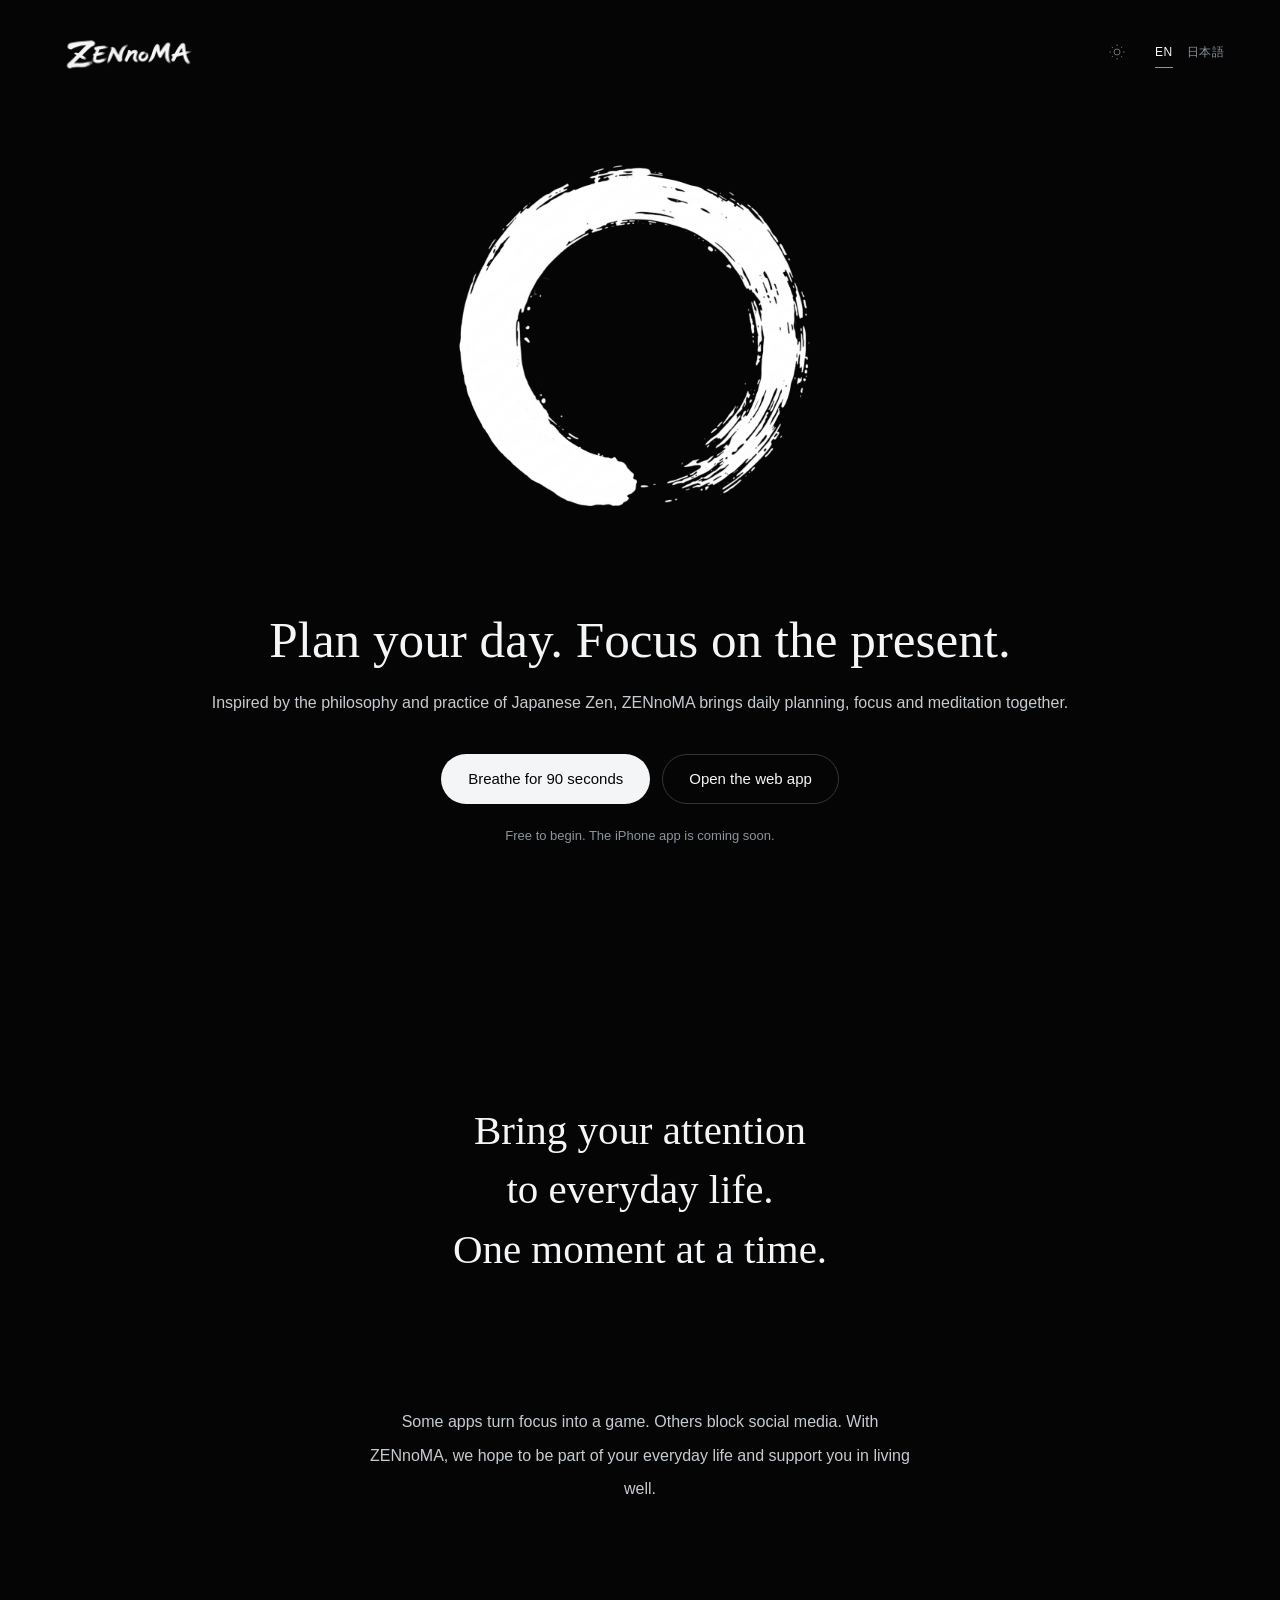
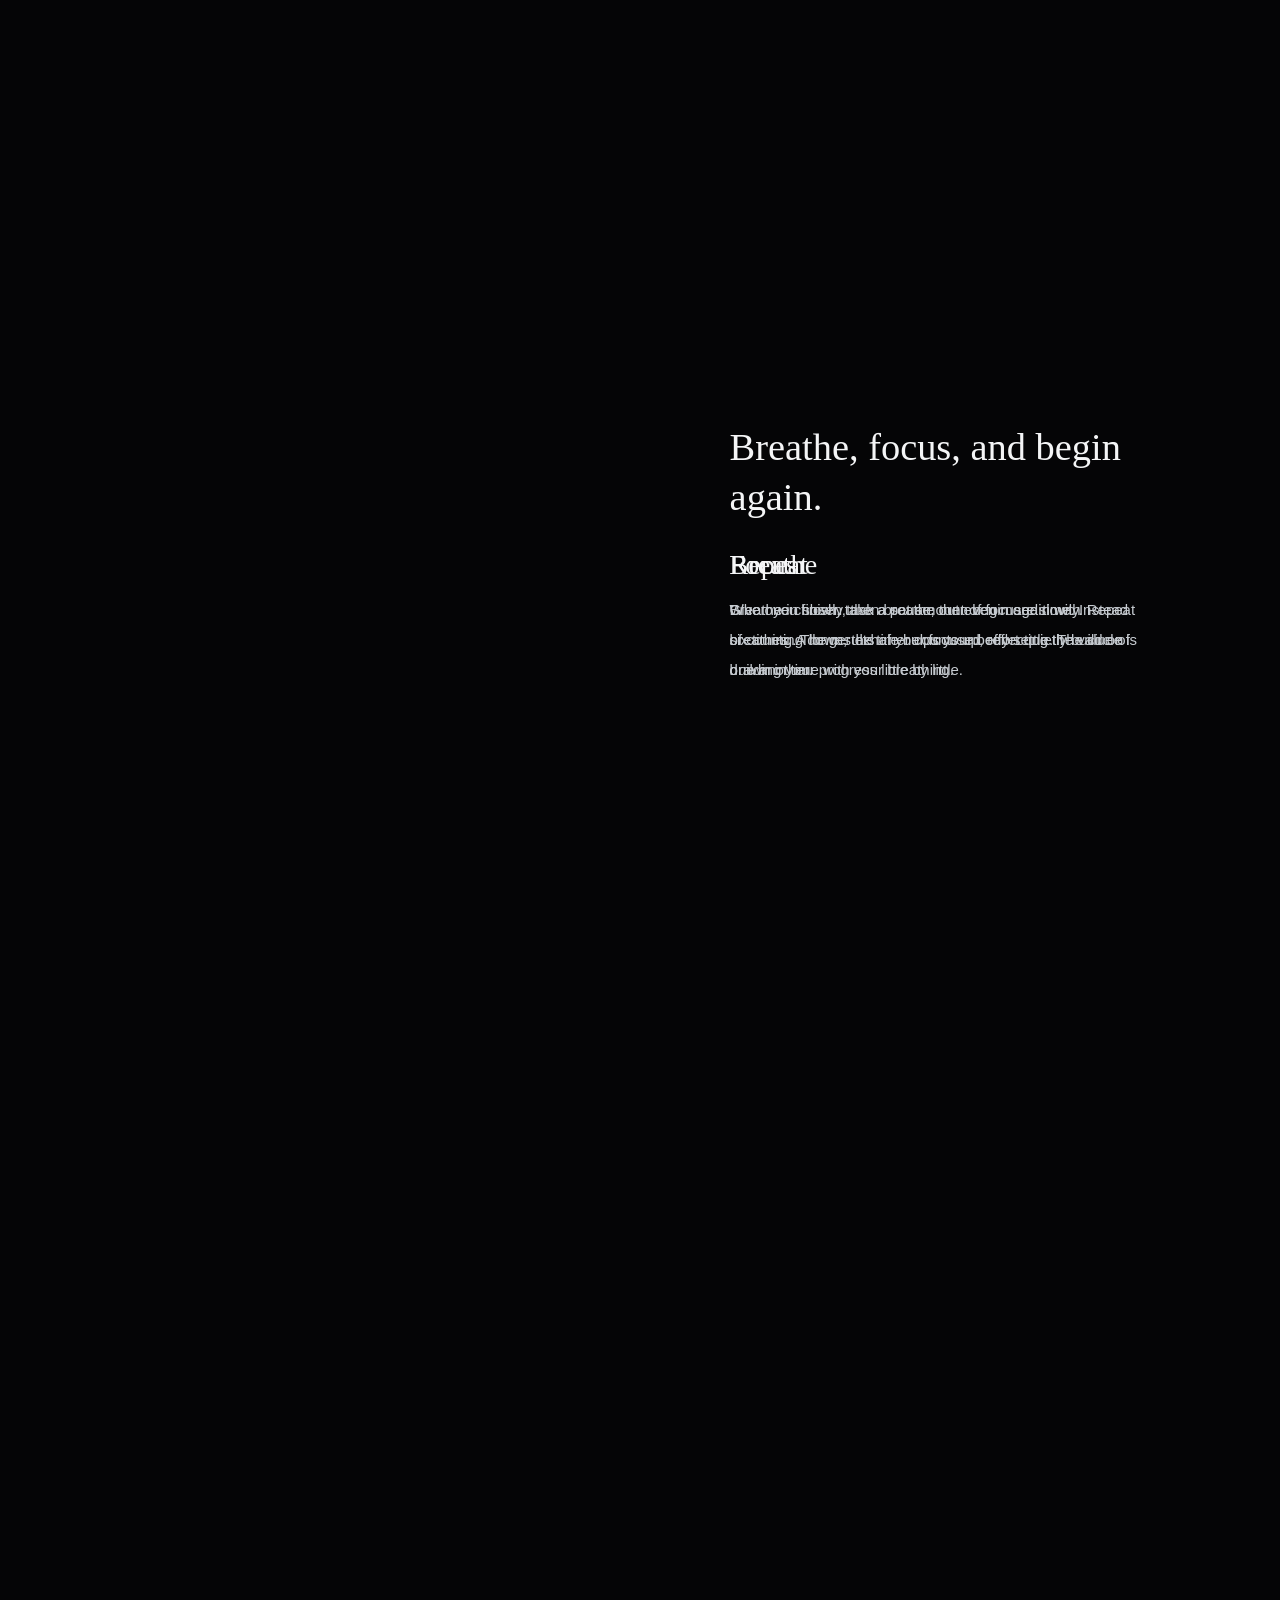
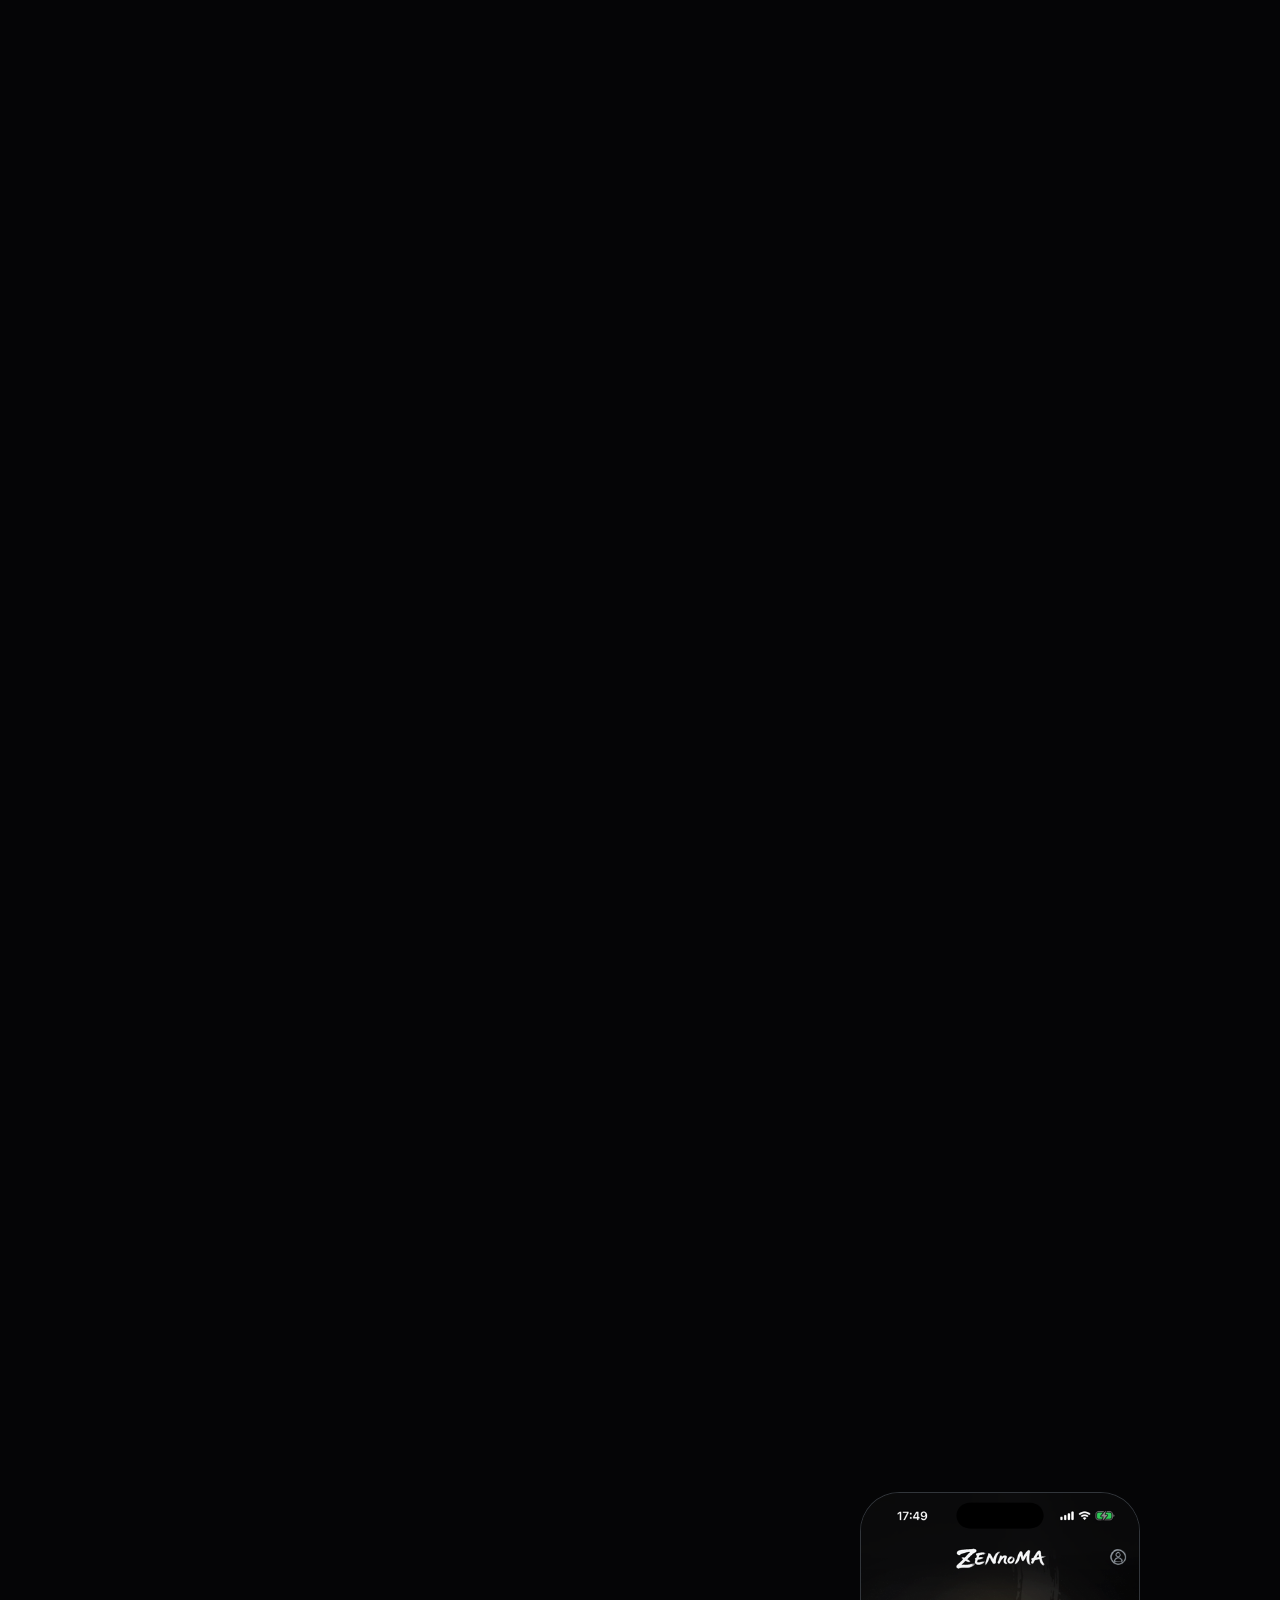
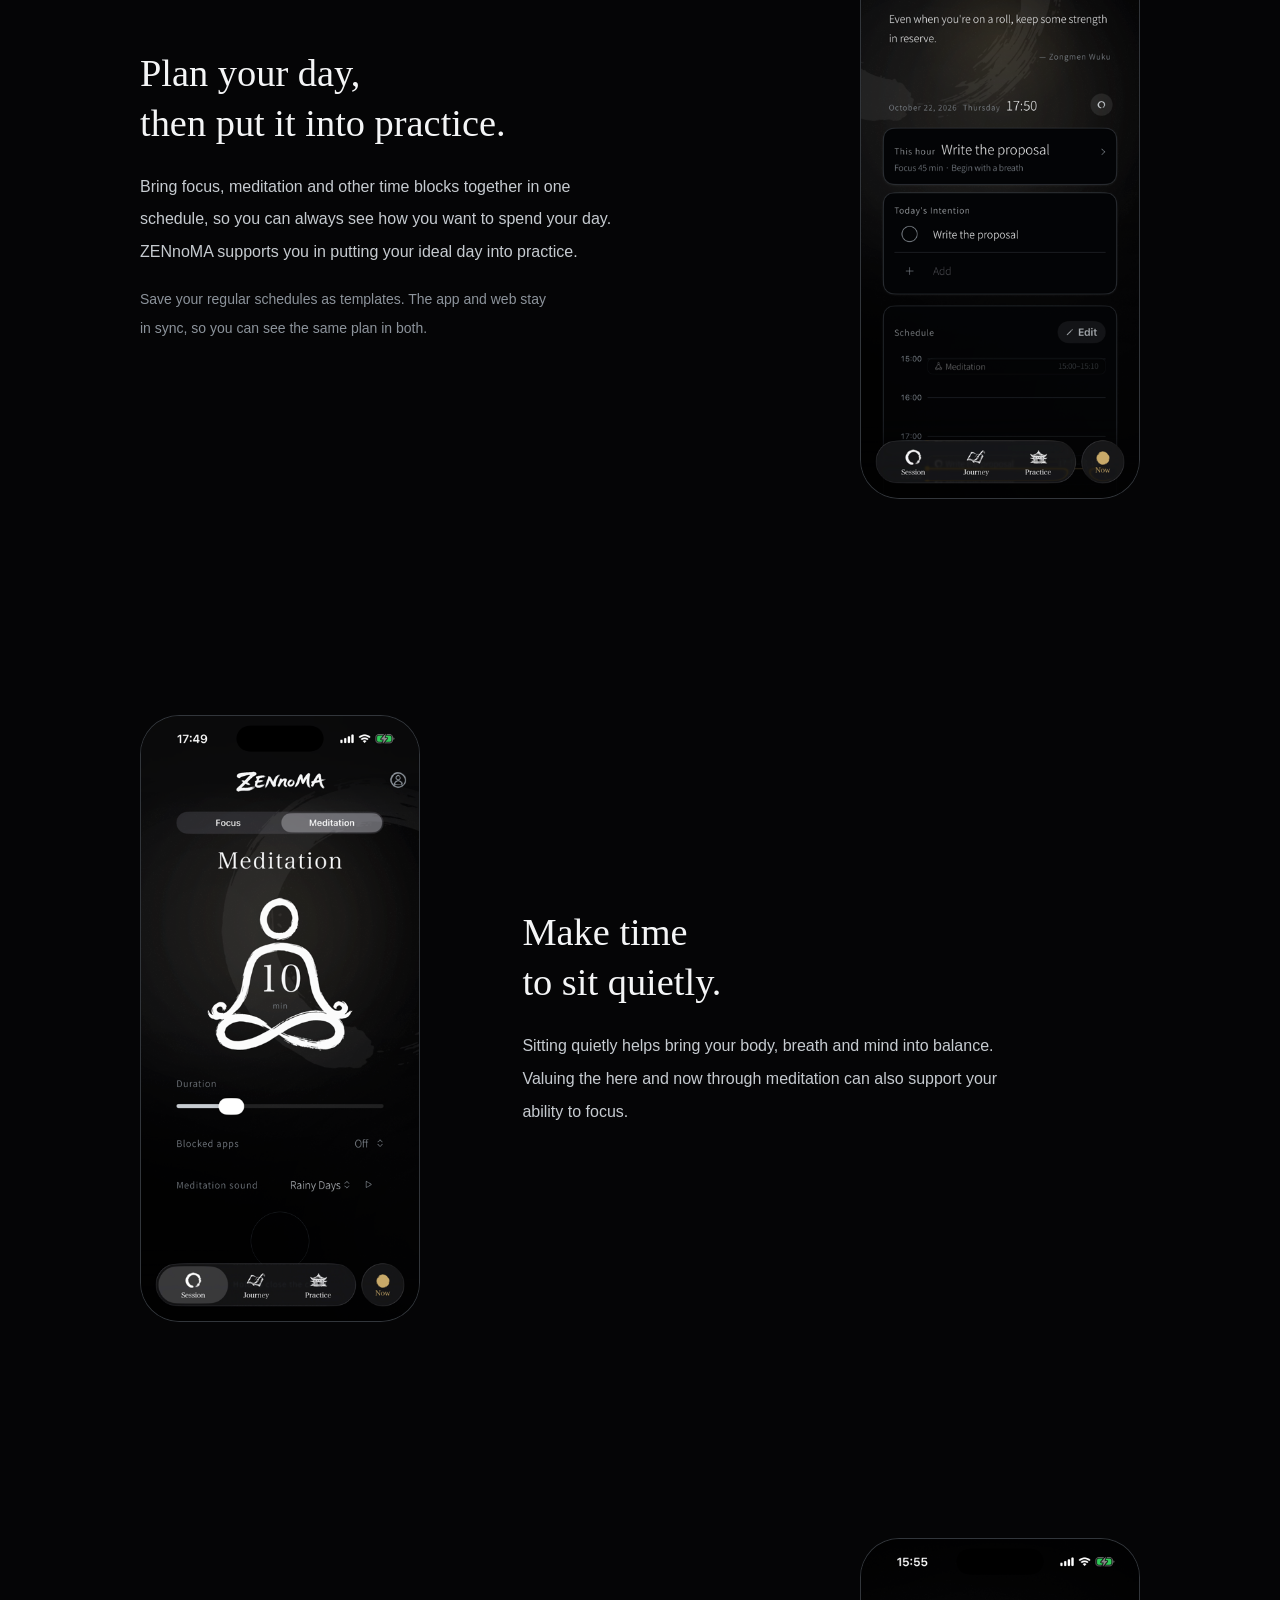
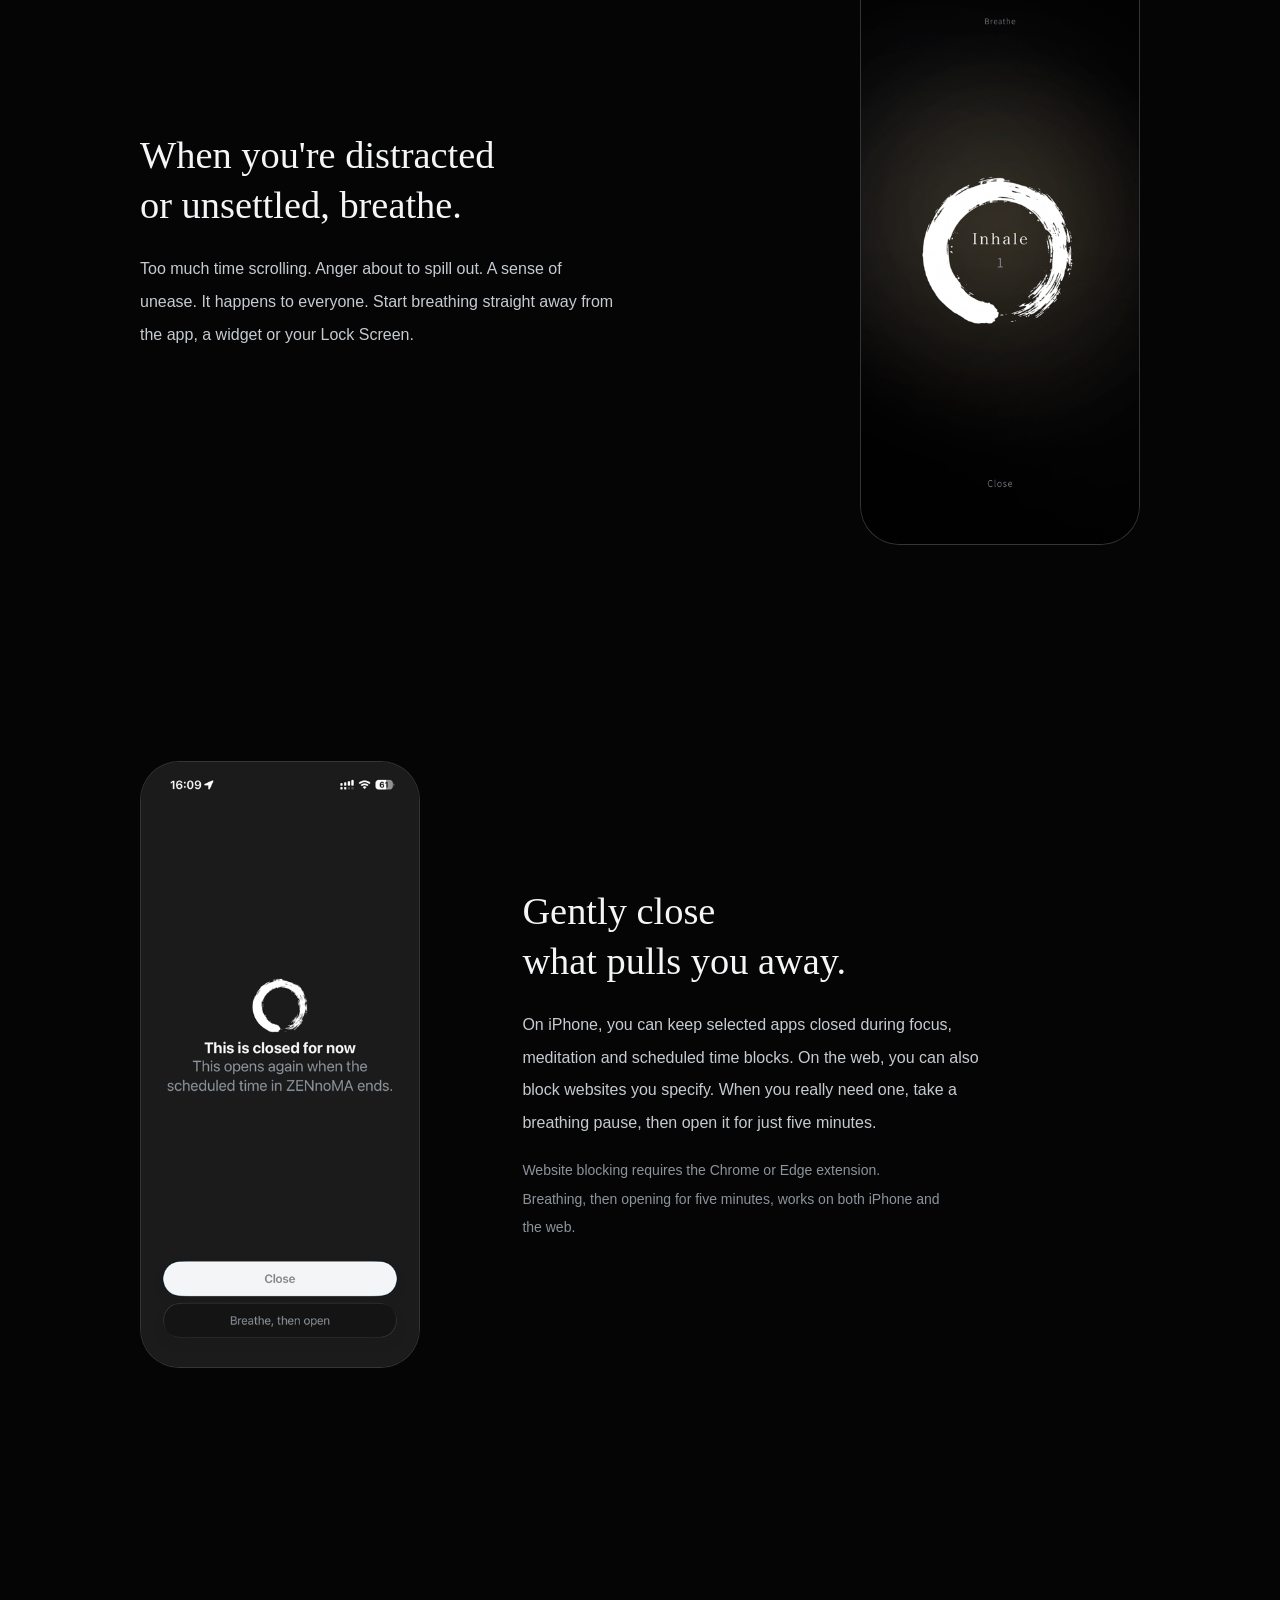
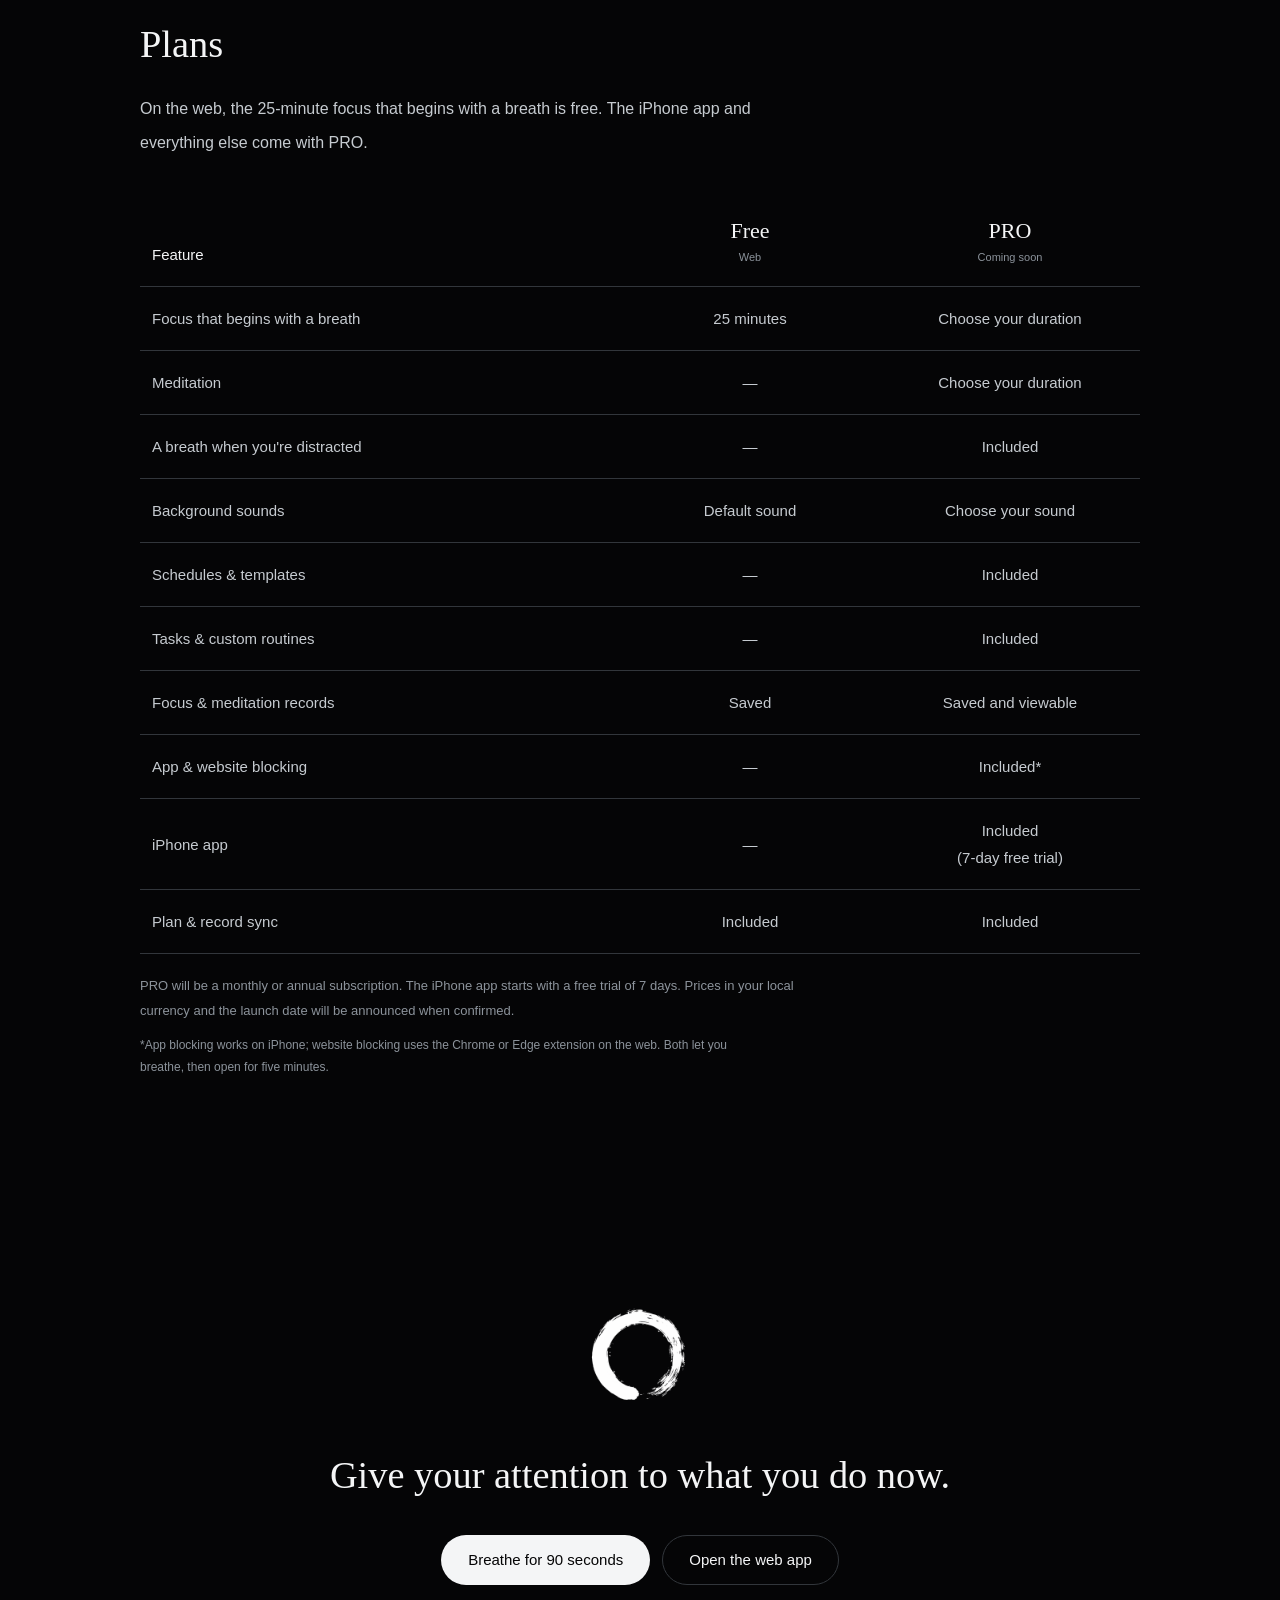
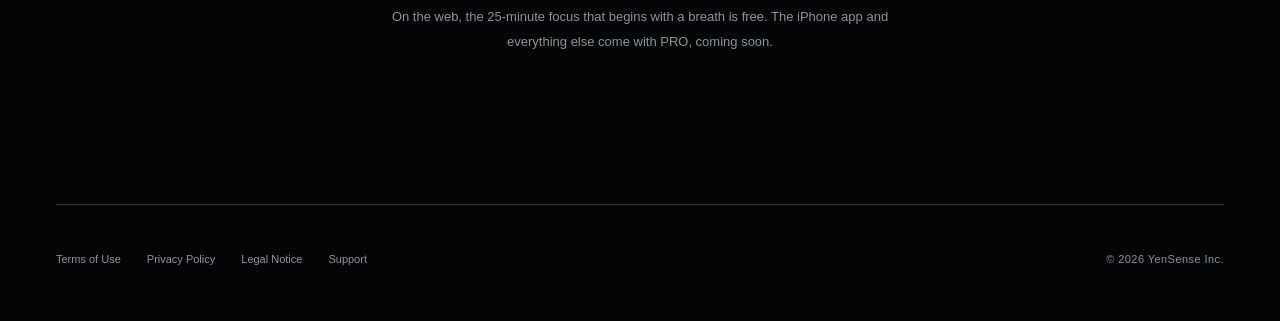
==== commit 7c5ac662: "公開（ZENnoMA 756cd8b）" ====
--- a/index.html
+++ b/index.html
@@ -103,38 +103,40 @@
   <section class="feature" aria-labelledby="shield-title">
     <div class="feature-text reveal">
       <h2 id="shield-title" class="section-title">Gently close<br>what pulls you away.</h2>
-      <p>On iPhone, you can keep selected apps closed during focus, meditation and scheduled time blocks. On the web, you can also block websites you specify. When you really need access on iPhone, take a breathing pause, then open the app for just five minutes.</p>
-      <p class="small">Website blocking requires the Chrome or Edge extension. Five-minute temporary access after breathing is available on iPhone.</p>
+      <p>On iPhone, you can keep selected apps closed during focus, meditation and scheduled time blocks. On the web, you can also block websites you specify. When you really need one, take a breathing pause, then open it for just five minutes.</p>
+      <p class="small">Website blocking requires the Chrome or Edge extension. Breathing, then opening for five minutes, works on both iPhone and the web.</p>
     </div>
     <figure class="shot reveal"><div class="shot-frame" data-shot="Closed app"><img src="/assets/shots/en/shield.png" alt="The screen shown when you open a closed app" width="1179" height="2556" loading="lazy" onerror="this.hidden=true"></div></figure>
   </section>
 
   <section class="plans reveal" aria-labelledby="plans-title">
     <h2 id="plans-title" class="section-title">Plans</h2>
-    <p class="plans-intro">Basic focus and meditation are free. A PRO plan for a fuller daily practice is coming soon.</p>
+    <p class="plans-intro">On the web, the 25-minute focus that begins with a breath is free. The iPhone app and everything else come with PRO.</p>
     <table class="plan-table">
       <caption class="visually-hidden">Free and PRO feature comparison</caption>
-      <thead><tr><th scope="col">Feature</th><th scope="col">Free</th><th scope="col">PRO<small>Coming soon</small></th></tr></thead>
+      <thead><tr><th scope="col">Feature</th><th scope="col">Free<small>Web</small></th><th scope="col">PRO<small>Coming soon</small></th></tr></thead>
       <tbody>
-        <tr><th scope="row">Focus</th><td>25 minutes</td><td>Choose your duration</td></tr>
-        <tr><th scope="row">Meditation</th><td>10 minutes</td><td>Choose your duration</td></tr>
+        <tr><th scope="row">Focus that begins with a breath</th><td>25 minutes</td><td>Choose your duration</td></tr>
+        <tr><th scope="row">Meditation</th><td>—</td><td>Choose your duration</td></tr>
+        <tr><th scope="row">A breath when you're distracted</th><td>—</td><td>Included</td></tr>
         <tr><th scope="row">Background sounds</th><td>Default sound</td><td>Choose your sound</td></tr>
         <tr><th scope="row">Schedules & templates</th><td>—</td><td>Included</td></tr>
         <tr><th scope="row">Tasks & custom routines</th><td>—</td><td>Included</td></tr>
         <tr><th scope="row">Focus & meditation records</th><td>Saved</td><td>Saved and viewable</td></tr>
         <tr><th scope="row">App & website blocking</th><td>—</td><td>Included*</td></tr>
+        <tr><th scope="row">iPhone app</th><td>—</td><td>Included<br>(7-day free trial)</td></tr>
         <tr><th scope="row">Plan & record sync</th><td>Included</td><td>Included</td></tr>
       </tbody>
     </table>
-    <p class="small">Monthly and annual subscriptions are planned for PRO. Pricing and availability will be announced when confirmed.</p>
-    <p class="small plans-platforms">*App blocking is available on iPhone. Website blocking uses the Chrome or Edge extension on the web.</p>
+    <p class="small">PRO will be a monthly or annual subscription. The iPhone app starts with a free trial of 7 days. Prices in your local currency and the launch date will be announced when confirmed.</p>
+    <p class="small plans-platforms">*App blocking works on iPhone; website blocking uses the Chrome or Edge extension on the web. Both let you breathe, then open for five minutes.</p>
   </section>
 
   <section class="closing" aria-labelledby="closing-title">
     <span class="closing-enso" aria-hidden="true"><img class="on-ink" src="/assets/enso-on-ink.png" alt="" width="160" height="160" loading="lazy"><img class="on-paper" src="/assets/enso-on-paper.png" alt="" width="160" height="160" loading="lazy"></span>
     <h2 id="closing-title" class="section-title">Give your attention to what you do now.</h2>
     <div class="actions"><button class="button primary" type="button" data-breath-open>Breathe for 90 seconds</button><a class="button quiet" href="https://app.zennoma.com/?lang=en">Open the web app</a></div>
-    <p class="small">Basic focus, from breathing into 25 minutes of focused time, and 10-minute meditation are free. The PRO plan is coming soon.</p>
+    <p class="small">On the web, the 25-minute focus that begins with a breath is free. The iPhone app and everything else come with PRO, coming soon.</p>
   </section>
 </main>
 
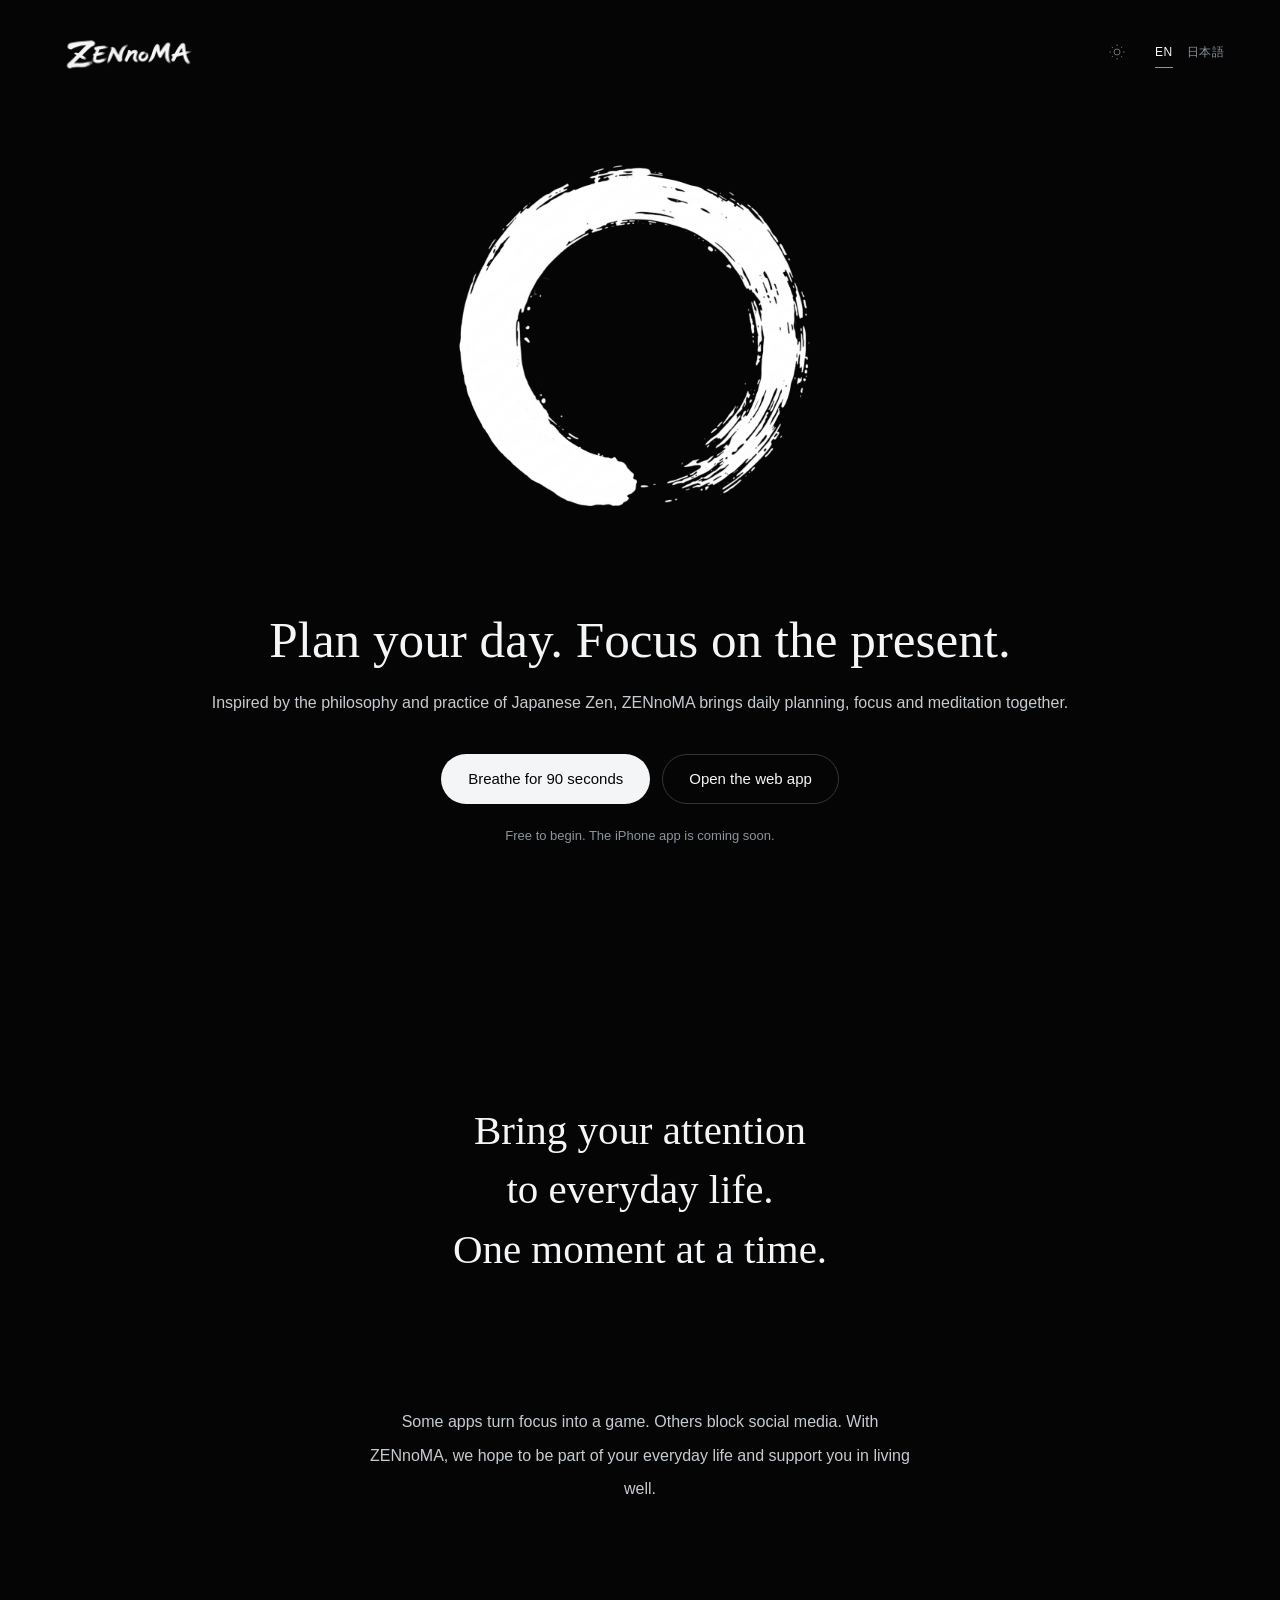
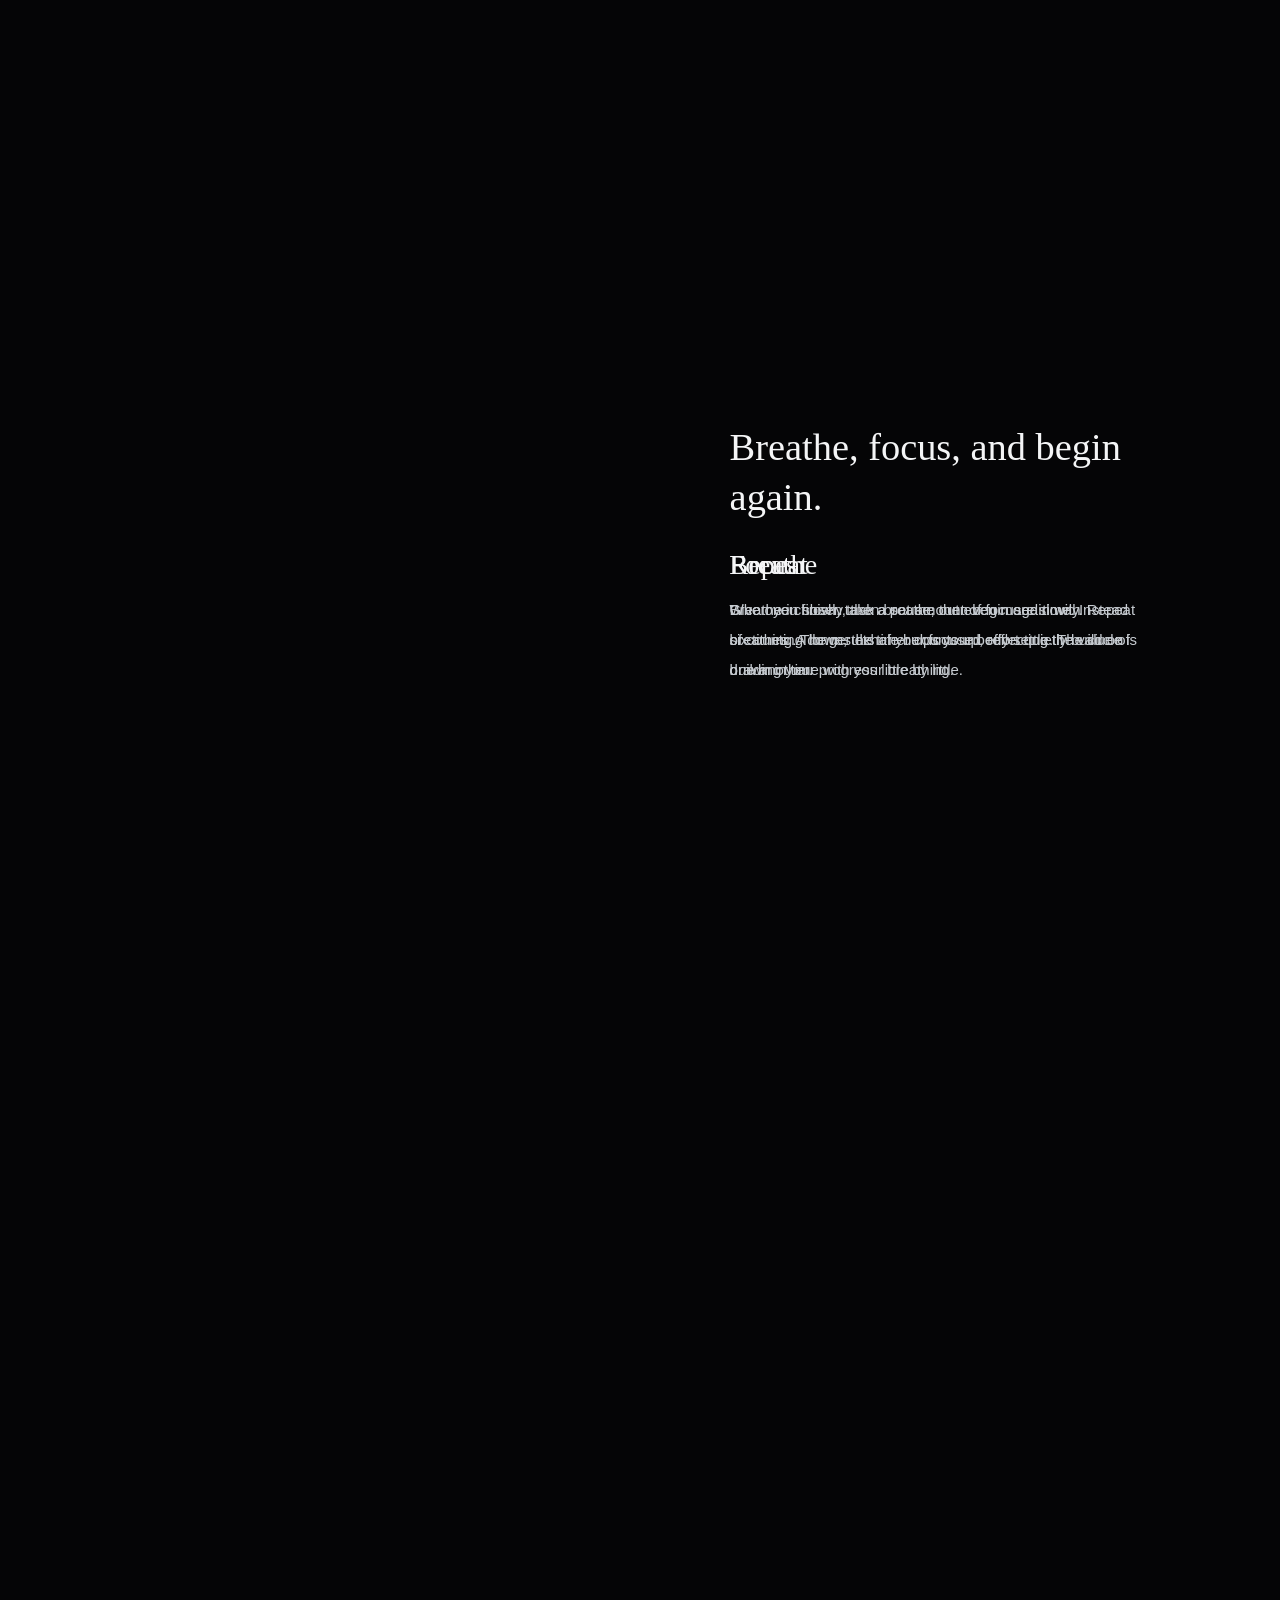
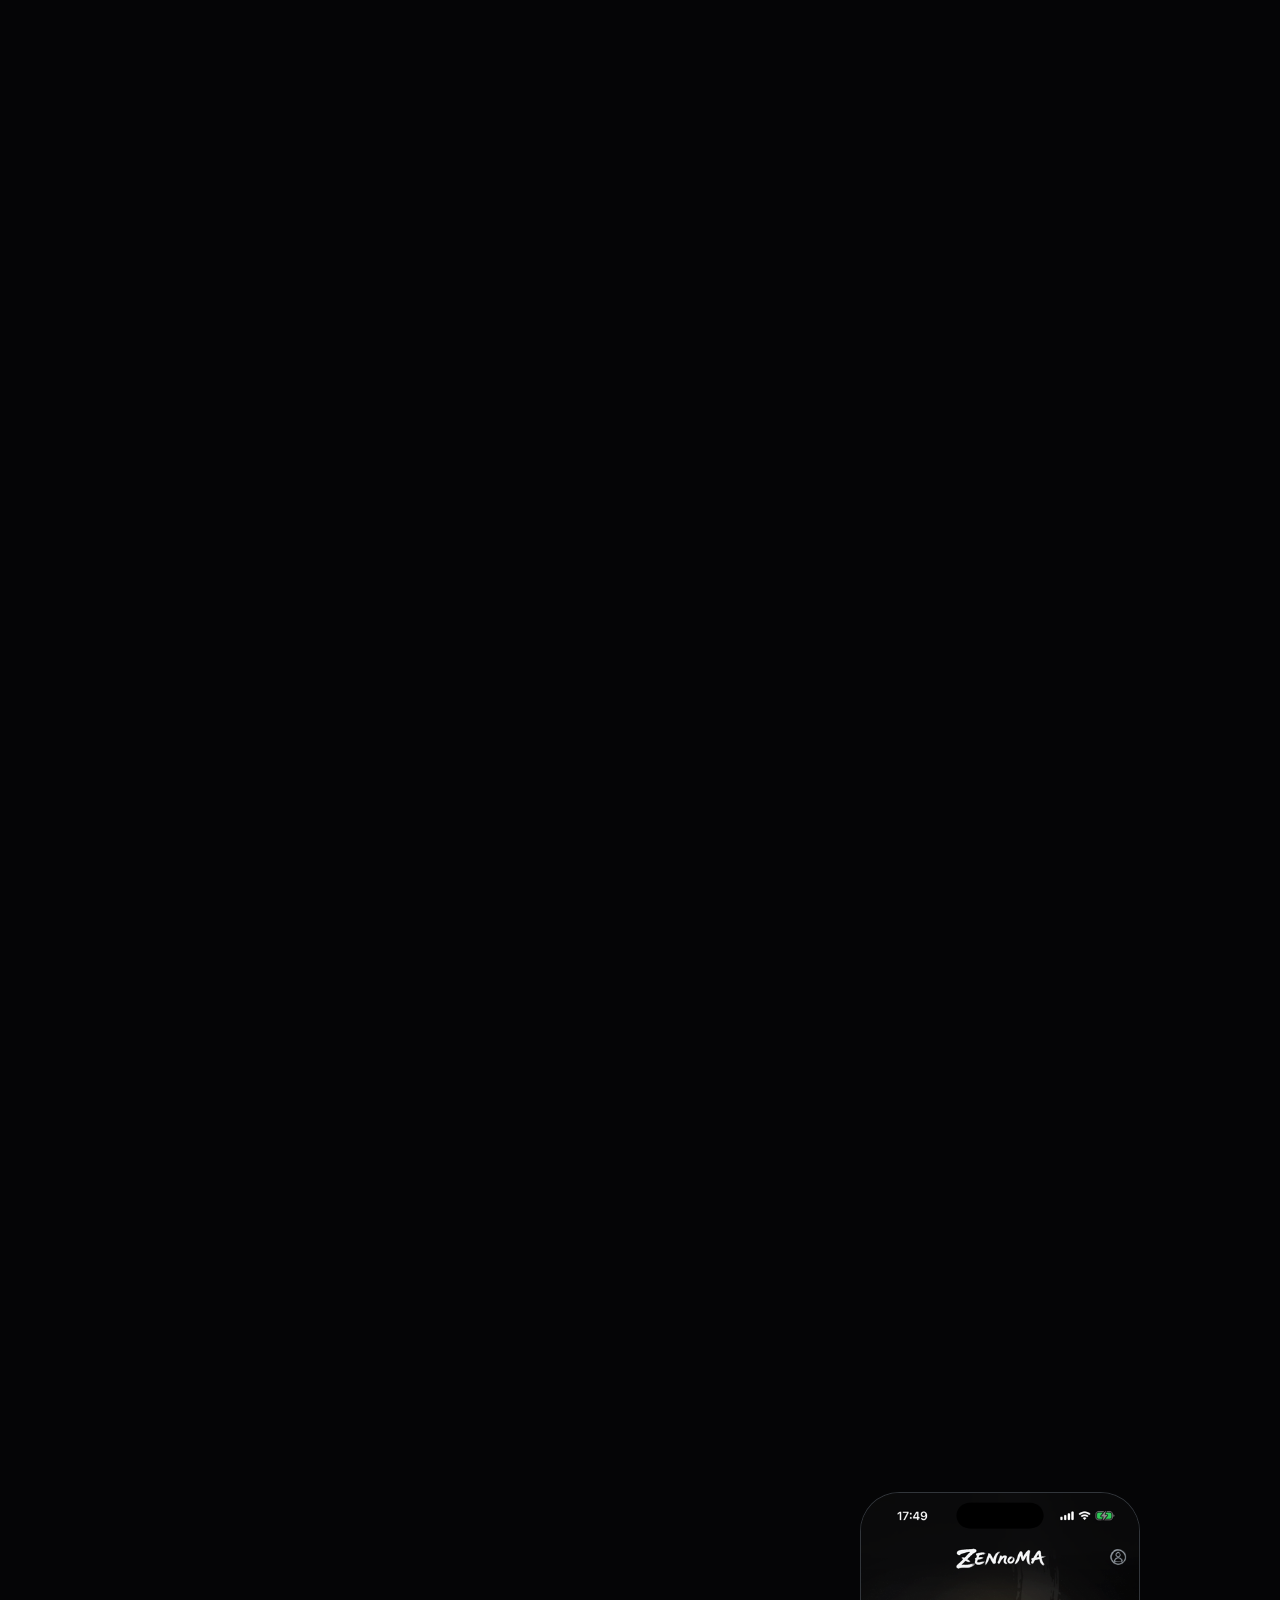
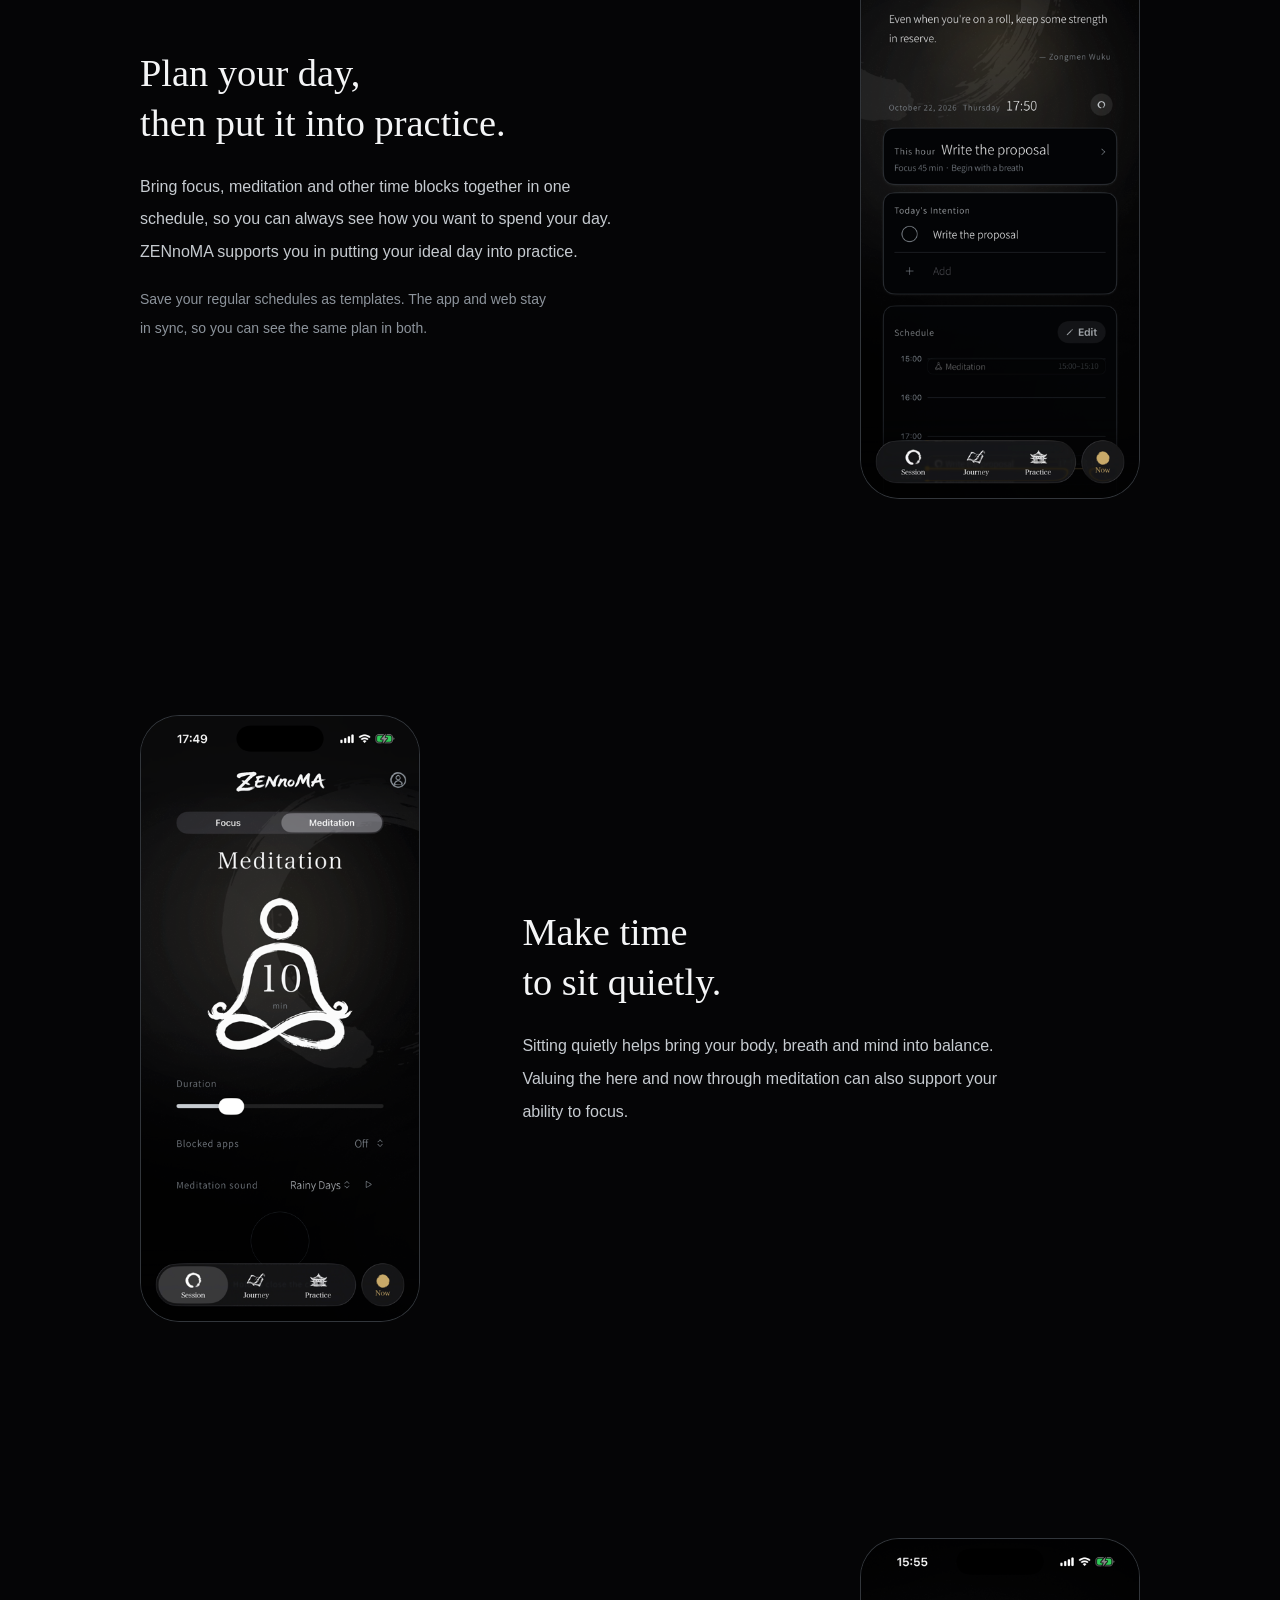
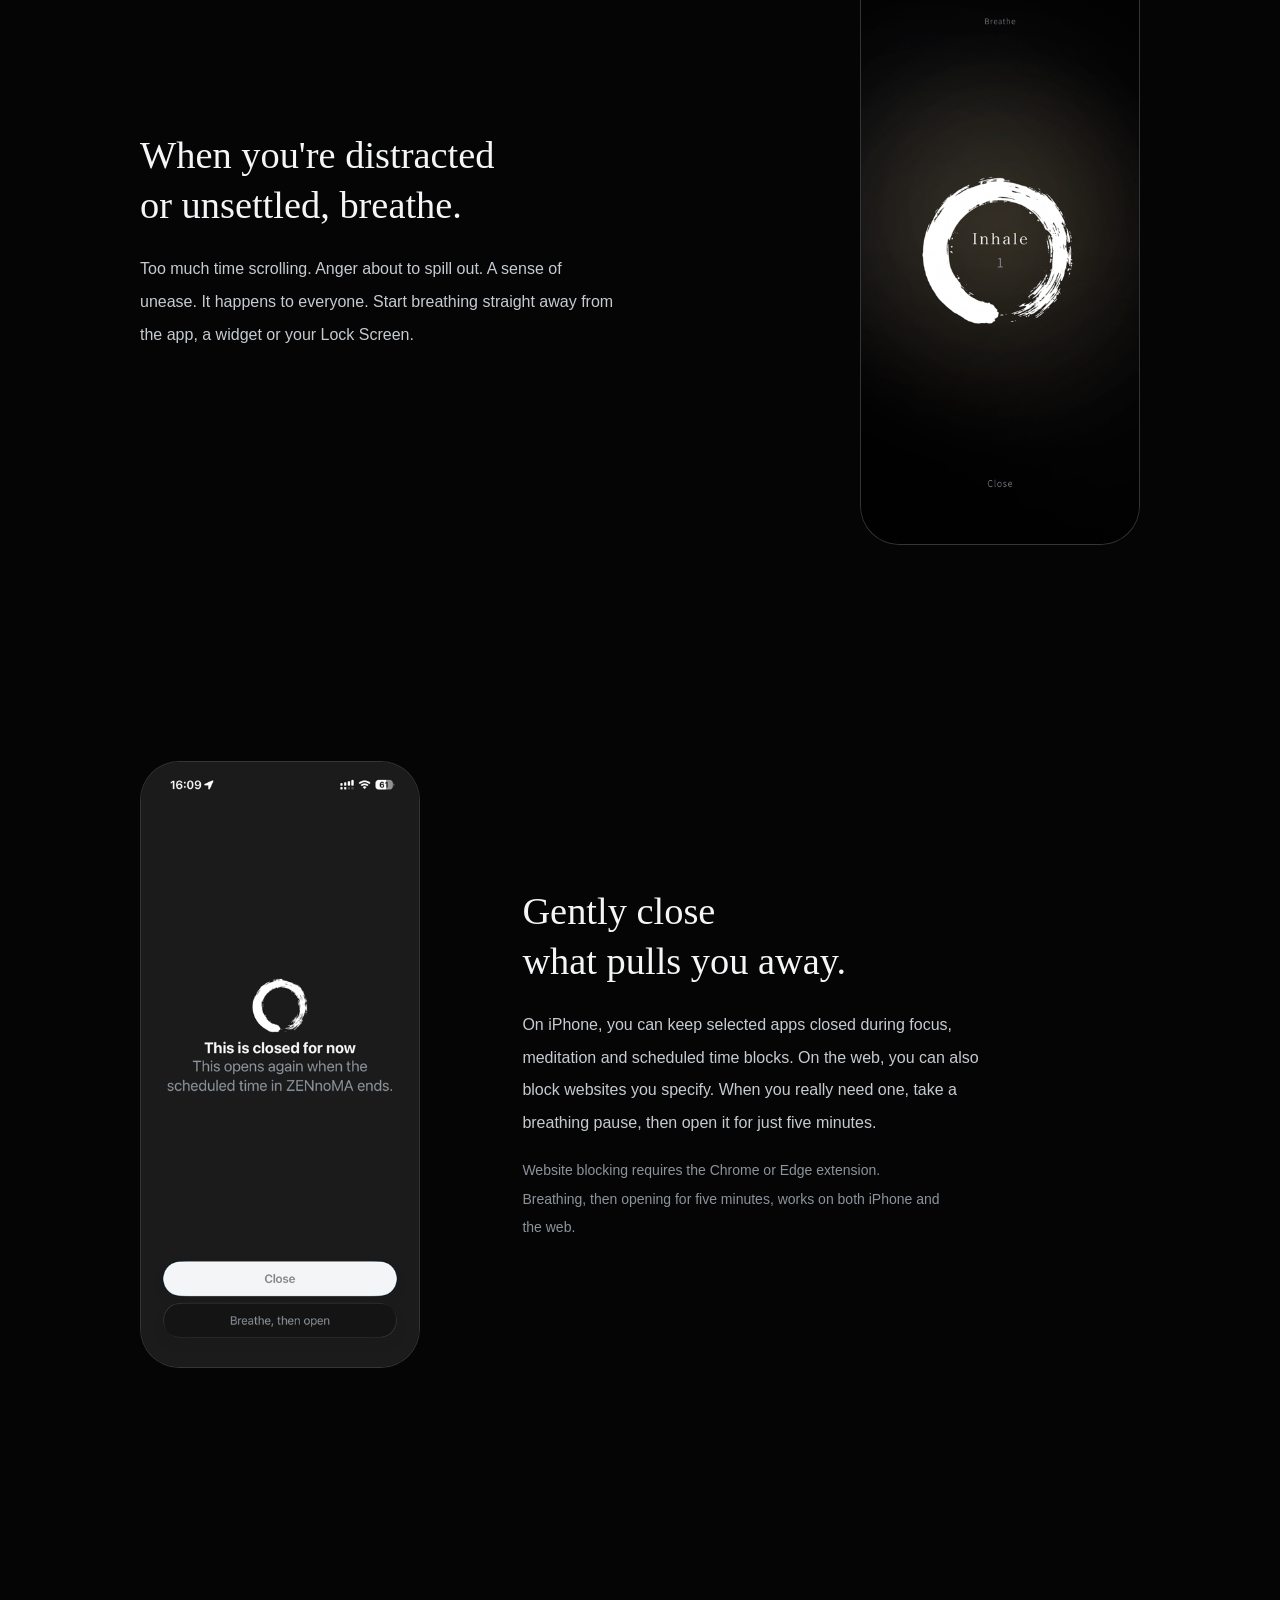
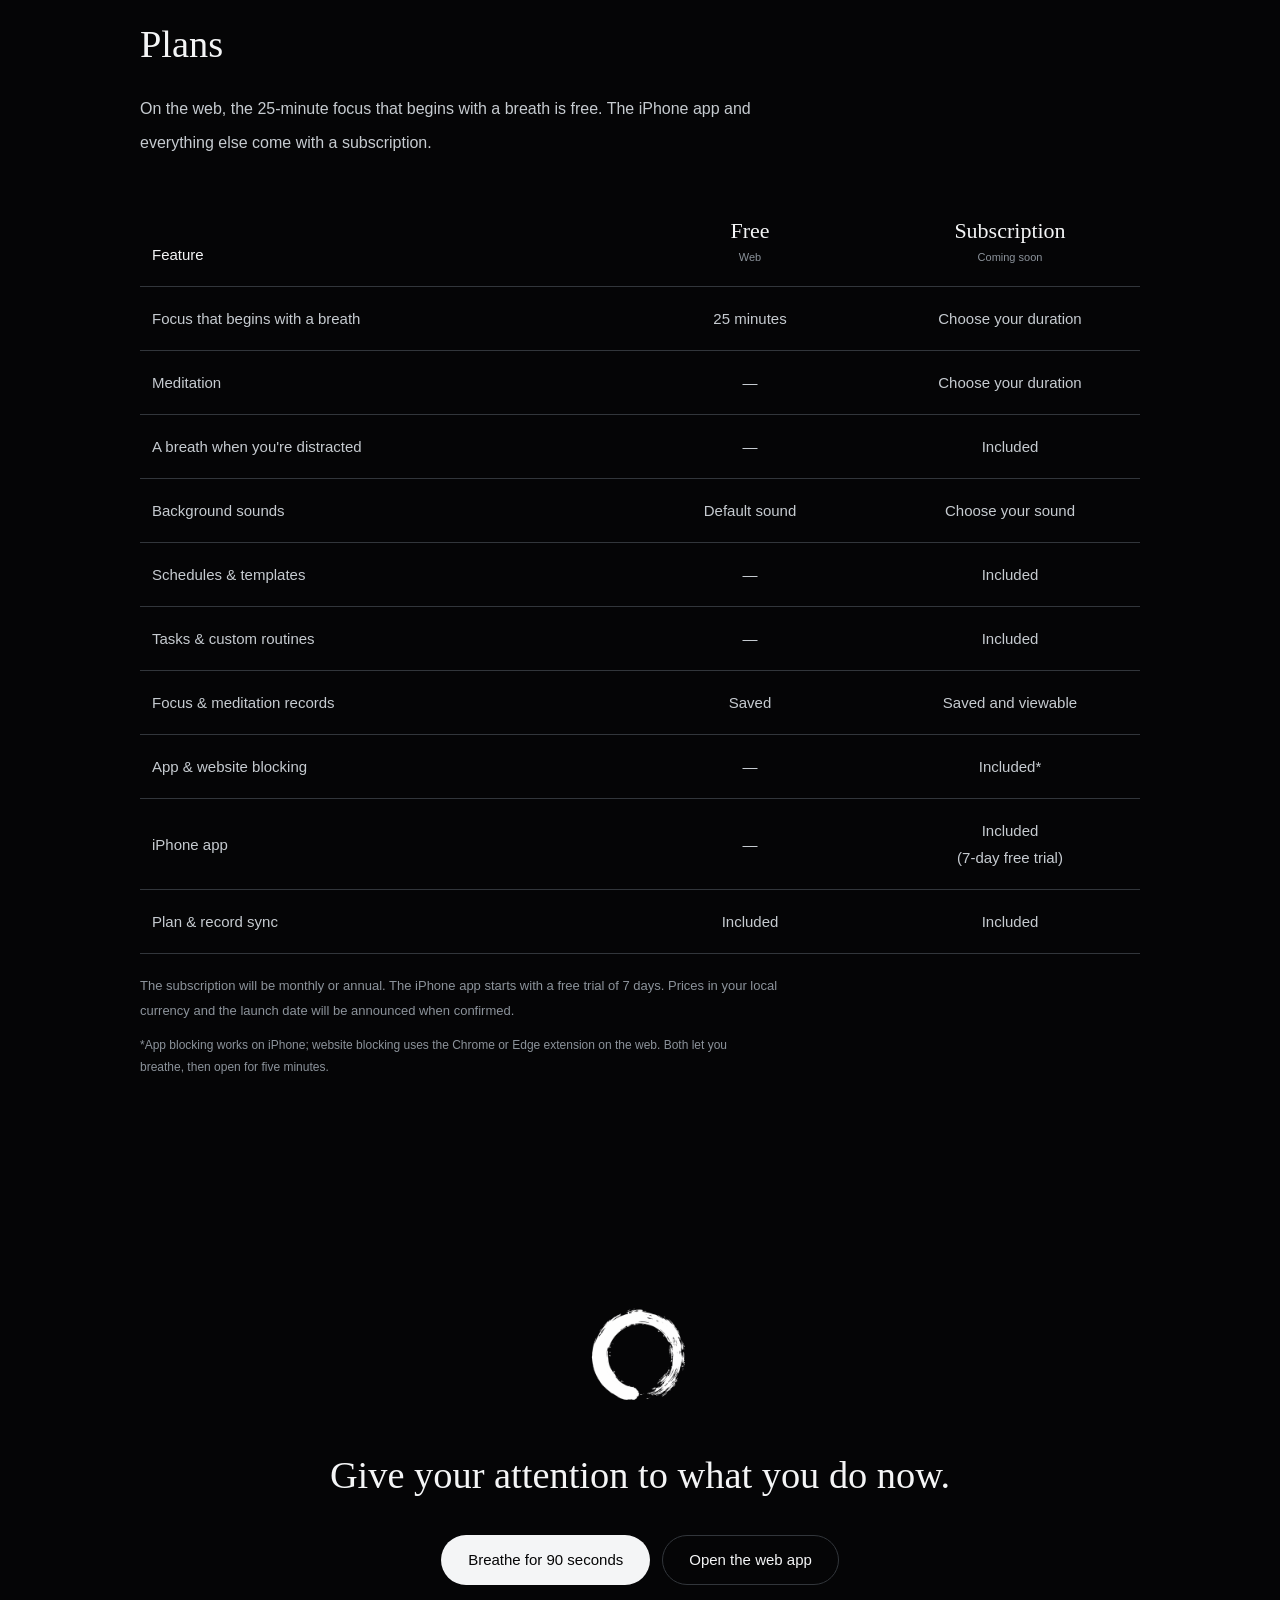
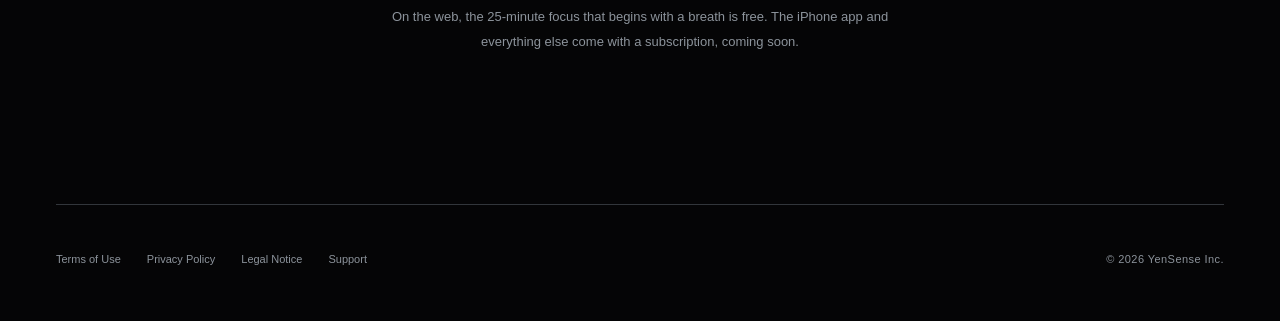
==== commit 19bad7f0: "公開（ZENnoMA 9195ba6）" ====
--- a/index.html
+++ b/index.html
@@ -111,10 +111,10 @@
 
   <section class="plans reveal" aria-labelledby="plans-title">
     <h2 id="plans-title" class="section-title">Plans</h2>
-    <p class="plans-intro">On the web, the 25-minute focus that begins with a breath is free. The iPhone app and everything else come with PRO.</p>
+    <p class="plans-intro">On the web, the 25-minute focus that begins with a breath is free. The iPhone app and everything else come with a subscription.</p>
     <table class="plan-table">
-      <caption class="visually-hidden">Free and PRO feature comparison</caption>
-      <thead><tr><th scope="col">Feature</th><th scope="col">Free<small>Web</small></th><th scope="col">PRO<small>Coming soon</small></th></tr></thead>
+      <caption class="visually-hidden">Free and subscription feature comparison</caption>
+      <thead><tr><th scope="col">Feature</th><th scope="col">Free<small>Web</small></th><th scope="col">Subscription<small>Coming soon</small></th></tr></thead>
       <tbody>
         <tr><th scope="row">Focus that begins with a breath</th><td>25 minutes</td><td>Choose your duration</td></tr>
         <tr><th scope="row">Meditation</th><td>—</td><td>Choose your duration</td></tr>
@@ -128,7 +128,7 @@
         <tr><th scope="row">Plan & record sync</th><td>Included</td><td>Included</td></tr>
       </tbody>
     </table>
-    <p class="small">PRO will be a monthly or annual subscription. The iPhone app starts with a free trial of 7 days. Prices in your local currency and the launch date will be announced when confirmed.</p>
+    <p class="small">The subscription will be monthly or annual. The iPhone app starts with a free trial of 7 days. Prices in your local currency and the launch date will be announced when confirmed.</p>
     <p class="small plans-platforms">*App blocking works on iPhone; website blocking uses the Chrome or Edge extension on the web. Both let you breathe, then open for five minutes.</p>
   </section>
 
@@ -136,7 +136,7 @@
     <span class="closing-enso" aria-hidden="true"><img class="on-ink" src="/assets/enso-on-ink.png" alt="" width="160" height="160" loading="lazy"><img class="on-paper" src="/assets/enso-on-paper.png" alt="" width="160" height="160" loading="lazy"></span>
     <h2 id="closing-title" class="section-title">Give your attention to what you do now.</h2>
     <div class="actions"><button class="button primary" type="button" data-breath-open>Breathe for 90 seconds</button><a class="button quiet" href="https://app.zennoma.com/?lang=en">Open the web app</a></div>
-    <p class="small">On the web, the 25-minute focus that begins with a breath is free. The iPhone app and everything else come with PRO, coming soon.</p>
+    <p class="small">On the web, the 25-minute focus that begins with a breath is free. The iPhone app and everything else come with a subscription, coming soon.</p>
   </section>
 </main>
 
--- a/lp/lp-sections.css
+++ b/lp/lp-sections.css
@@ -60,6 +60,10 @@
   .plan-table th, .plan-table td { padding: 15px 8px; }
   .plan-table th:first-child { width: 42%; }
   .plan-table thead th:not(:first-child) { font-size: 18px; }
+  /* 英語の見出し「Subscription」が単語の途中で折れないよう、最後の列を広く・見出しを小さく（日本語の「購読」は短いので変えない） */
+  .plan-table:lang(en) th:first-child { width: 36%; }
+  .plan-table:lang(en) thead th:last-child { width: 36%; }
+  .plan-table:lang(en) thead th:not(:first-child) { font-size: 16px; overflow-wrap: normal; hyphens: auto; }
   .feature { padding-top: 9vh; padding-bottom: 9vh; }
   .landing .foot { display: block; }
   .landing .foot p { margin-top: 16px; }
